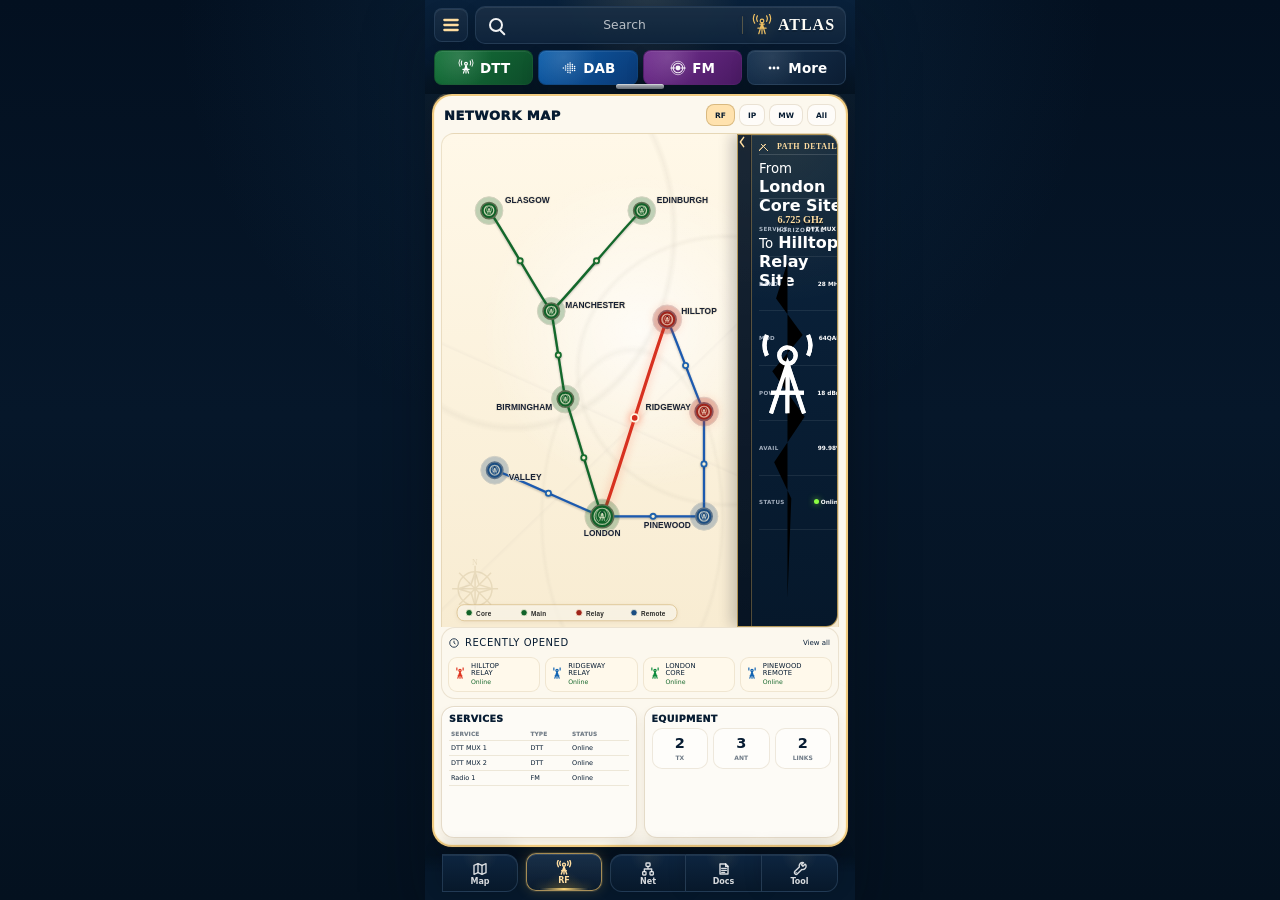
==== index.html @ 949248e1 "Update index.html" ====
<!doctype html>
<html lang="en">
<head>
  <meta charset="utf-8" />
  <meta name="viewport" content="width=device-width, initial-scale=1, viewport-fit=cover" />
  <title>RF Atlas</title>
  <link rel="stylesheet" href="./shell.css?v=0.1.54" />
  <link rel="stylesheet" href="./rf.css?v=0.1.54" />
</head>

<body>
  <main class="phone" data-page="rf" data-nav="rf" data-version="0.1.54">
    <section class="content-canvas" aria-label="RF Atlas content">
      <article class="rf-home">
        <section class="rf-network">
          <div class="rf-network-head">
            <h1 class="rf-title">Network map</h1>
            <div class="rf-tabs">
              <span class="rf-tab is-active">RF</span>
              <span class="rf-tab">IP</span>
              <span class="rf-tab">MW</span>
              <span class="rf-tab">All</span>
            </div>
          </div>

          <div class="rf-map-recent">
            <div class="rf-map-paper">
              <input class="rf-path-toggle" id="rfPathPaneToggle" type="checkbox" checked aria-hidden="true" />
              <div class="rf-map-stage" id="rfMapStage" data-demo-map aria-label="Network map"></div>

              <aside class="rf-path-pane" aria-label="Path details">
                <label class="rf-path-handle" for="rfPathPaneToggle" aria-label="Collapse path details">
                  <svg viewBox="0 0 12 20" aria-hidden="true">
                    <path d="M8.5 3L3.5 10l5 7" fill="none" stroke="currentColor" stroke-width="2.2" stroke-linecap="round" stroke-linejoin="round"/>
                  </svg>
                </label>

                <div class="rf-path-pane-body is-clean">
                  <header class="rf-path-pane-head">
                    <span class="rf-path-wave" aria-hidden="true"></span>
                    <strong>Path</strong>
                    <strong>Details</strong>
                  </header>

                  <section class="rf-path-ends" aria-label="Selected path">
                    <div class="rf-path-end is-from">
                      <span class="rf-path-site-dot" aria-hidden="true">
                        <svg viewBox="0 0 24 24" fill="none" stroke="currentColor">
                          <path d="M12 8v12M8 20l4-12 4 12M8 15h8"/>
                          <circle cx="12" cy="6" r="2"/>
                          <path d="M7 6a6 6 0 0 1 0-5M17 1a6 6 0 0 1 0 5"/>
                        </svg>
                      </span>
                      <span class="rf-path-site-copy">
                        <small>From</small>
                        <b>London</b>
                        <b>Core Site</b>
                      </span>
                    </div>

                    <div class="rf-path-mini-flow" aria-hidden="true">
                      <span class="rf-mini-node is-green"></span>
                      <span class="rf-mini-line"></span>
                      <svg class="rf-mini-wave" viewBox="0 0 52 54" preserveAspectRatio="none">
                        <defs>
                          <linearGradient id="rfPaneSignal" x1="0" y1="0" x2="0" y2="54" gradientUnits="userSpaceOnUse">
                            <stop offset="0" stop-color="#8cff43"/>
                            <stop offset=".34" stop-color="#f5ff69"/>
                            <stop offset=".56" stop-color="#ffd94f"/>
                            <stop offset=".78" stop-color="#ff9a42"/>
                            <stop offset="1" stop-color="#ff4432"/>
                          </linearGradient>
                        </defs>
                        <path d="M26 3V14M26 14L20 18L34 22L18 26L35 31L19 36L28 40L26 51" />
                      </svg>
                      <span class="rf-mini-line is-red"></span>
                      <span class="rf-mini-node is-red"></span>
                    </div>

                    <div class="rf-path-frequency">
                      <strong>6.725 GHz</strong>
                      <span>Horizontal</span>
                    </div>

                    <div class="rf-path-end is-to">
                      <span class="rf-path-site-dot" aria-hidden="true">
                        <svg viewBox="0 0 24 24" fill="none" stroke="currentColor">
                          <path d="M12 8v12M8 20l4-12 4 12M8 15h8"/>
                          <circle cx="12" cy="6" r="2"/>
                          <path d="M7 6a6 6 0 0 1 0-5M17 1a6 6 0 0 1 0 5"/>
                        </svg>
                      </span>
                      <span class="rf-path-site-copy">
                        <small>To</small>
                        <b>Hilltop</b>
                        <b>Relay Site</b>
                      </span>
                    </div>
                  </section>

                  <dl class="rf-path-data is-clean">
                    <div><dt>Service</dt><dd>DTT MUX 1</dd></div>
                    <div><dt>Band</dt><dd>28 MHz</dd></div>
                    <div><dt>Mod</dt><dd>64QAM</dd></div>
                    <div><dt>Power</dt><dd>18 dBm</dd></div>
                    <div><dt>Avail</dt><dd>99.98%</dd></div>
                    <div><dt>Status</dt><dd><i></i>Online</dd></div>
                  </dl>
                </div>
              </aside>
            </div>

            <div class="rf-recent">
              <div class="rf-recent-head">
                <h2 class="rf-recent-title">
                  <svg class="rf-clock" viewBox="0 0 24 24" fill="none" stroke="currentColor" aria-hidden="true">
                    <circle cx="12" cy="12" r="8.5"/>
                    <path d="M12 7.5V12l3 2"/>
                  </svg>
                  <span>Recently opened</span>
                </h2>
                <a class="rf-viewall" href="sites.html">View all</a>
              </div>
              <div class="rf-recent-grid">
                <a class="rf-recent-card" href="sites.html">
                  <svg viewBox="0 0 24 24" fill="none" stroke="#df3521" stroke-width="2" aria-hidden="true"><path d="M12 8v12M8 20l4-12 4 12M8 15h8"/><circle cx="12" cy="6" r="2"/><path d="M7 6a6 6 0 0 1 0-5M17 1a6 6 0 0 1 0 5"/></svg>
                  <span><span class="rf-recent-name">Hilltop<br>Relay</span><span class="rf-status">Online</span></span>
                </a>
                <a class="rf-recent-card" href="sites.html">
                  <svg viewBox="0 0 24 24" fill="none" stroke="#1264b2" stroke-width="2" aria-hidden="true"><path d="M12 8v12M8 20l4-12 4 12M8 15h8"/><circle cx="12" cy="6" r="2"/><path d="M7 6a6 6 0 0 1 0-5M17 1a6 6 0 0 1 0 5"/></svg>
                  <span><span class="rf-recent-name">Ridgeway<br>Relay</span><span class="rf-status">Online</span></span>
                </a>
                <a class="rf-recent-card" href="sites.html">
                  <svg viewBox="0 0 24 24" fill="none" stroke="#0d8a3c" stroke-width="2" aria-hidden="true"><path d="M12 8v12M8 20l4-12 4 12M8 15h8"/><circle cx="12" cy="6" r="2"/><path d="M7 6a6 6 0 0 1 0-5M17 1a6 6 0 0 1 0 5"/></svg>
                  <span><span class="rf-recent-name">London<br>Core</span><span class="rf-status">Online</span></span>
                </a>
                <a class="rf-recent-card" href="sites.html">
                  <svg viewBox="0 0 24 24" fill="none" stroke="#1264b2" stroke-width="2" aria-hidden="true"><path d="M12 8v12M8 20l4-12 4 12M8 15h8"/><circle cx="12" cy="6" r="2"/><path d="M7 6a6 6 0 0 1 0-5M17 1a6 6 0 0 1 0 5"/></svg>
                  <span><span class="rf-recent-name">Pinewood<br>Remote</span><span class="rf-status">Online</span></span>
                </a>
              </div>
            </div>
          </div>
        </section>
        <div class="rf-bottom">
          <section class="rf-small">
            <h2 class="rf-small-title">Services</h2>
            <table class="rf-table">
              <tr><th>Service</th><th>Type</th><th>Status</th></tr>
              <tr><td>DTT MUX 1</td><td>DTT</td><td><span class="status">Online</span></td></tr>
              <tr><td>DTT MUX 2</td><td>DTT</td><td><span class="status">Online</span></td></tr>
              <tr><td>Radio 1</td><td>FM</td><td><span class="status">Online</span></td></tr>
            </table>
          </section>

          <section class="rf-small">
            <h2 class="rf-small-title">Equipment</h2>
            <div class="rf-equipment">
              <div class="rf-equipment-item"><strong>2</strong><span>TX</span></div>
              <div class="rf-equipment-item"><strong>3</strong><span>ANT</span></div>
              <div class="rf-equipment-item"><strong>2</strong><span>Links</span></div>
            </div>
          </section>
        </div>
      </article>
    </section>
  </main>

  <script src="./shell.js?v=0.1.54" defer></script>
  <script src="./rf-demo-map.js" defer></script>
</body>
</html>
---- shell.css ----
/* =========================================================
   RF ATLAS SHELL v0.1.54
   Shared shell styling for command bar, quick row, nav,
   burger menu, search panel, and collapsible service row.
========================================================= */

:root {
  --page-width: 430px;

  --navy-top: #09213b;
  --navy-mid: #071a30;
  --navy-low: #051321;
  --shell-blue: #06182b;
  --panel-blue: #0d2540;
  --panel-blue-low: #07182a;
  --navy-outline: rgba(42, 67, 93, 0.72);

  --cream-top: #fffaf0;
  --cream-bottom: #f7ecd4;

  --gold: #edbf63;
  --gold-soft: #ffdda0;
  --gold-border: rgba(237, 191, 99, 0.78);

  --top-shell-height: 94px;
  --top-shell-height-collapsed: 54px;
  --bottom-nav-height: 38px;
  --bottom-lift: 8px;
  --content-gap: 7px;
  --content-radius: 20px;
  --nav-button-width: 76px;
  --nav-active-gap: 8px;
  --command-height: 38px;

  --control-bg:
    linear-gradient(180deg, rgba(255,255,255,0.064), rgba(255,255,255,0.018)),
    rgba(10, 32, 56, 0.94);

  --button-bg:
    radial-gradient(circle at 50% 0%, rgba(255, 217, 133, 0.07), transparent 34%),
    linear-gradient(180deg, var(--panel-blue), var(--panel-blue-low));

  --control-shadow:
    inset 0 1px 0 rgba(255,255,255,0.08),
    0 8px 18px rgba(0,0,0,0.15);
}

* {
  box-sizing: border-box;
  -webkit-tap-highlight-color: transparent;
}

html,
body {
  min-height: 100%;
  margin: 0;
  overflow-x: hidden;
  color: #102033;
  background:
    radial-gradient(circle at 50% 0%, rgba(38,104,156,0.20), transparent 42%),
    linear-gradient(180deg, #031020 0%, #06172a 46%, #04111f 100%);
  font-family: ui-sans-serif, system-ui, -apple-system, BlinkMacSystemFont, "Segoe UI", Arial, sans-serif;
}

body {
  display: flex;
  justify-content: center;
}

a {
  color: inherit;
  text-decoration: none;
}

button,
input {
  font: inherit;
}

button {
  border: 0;
  cursor: pointer;
  appearance: none;
  -webkit-appearance: none;
}

svg {
  display: block;
  flex: 0 0 auto;
}

.phone,
.top-shell,
.bottom-shell,
.shell-backdrop,
.shell-popover {
  width: min(100vw, var(--page-width));
}

.phone {
  position: relative;
  min-height: 100dvh;
  overflow-x: hidden;
  isolation: isolate;
  background:
    radial-gradient(circle at 50% 0%, rgba(255,222,158,0.08), transparent 34%),
    linear-gradient(180deg, var(--shell-blue) 0%, var(--navy-low) 100%);
  box-shadow: 0 22px 60px rgba(2,9,20,0.32);
}

.phone.quick-collapsed {
  --top-shell-height: var(--top-shell-height-collapsed);
}

.top-shell,
.bottom-shell,
.shell-backdrop,
.shell-popover {
  position: fixed;
  left: 50%;
  transform: translateX(-50%);
}

.top-shell {
  top: 0;
  z-index: 40;
  height: var(--top-shell-height);
  padding: 6px 9px var(--content-gap);
  overflow: hidden;
  color: #fff;
  background:
    radial-gradient(circle at 52% -12%, rgba(255,222,158,0.13), transparent 38%),
    linear-gradient(180deg, var(--navy-top) 0%, var(--navy-mid) 62%, var(--navy-low) 100%);
  border-bottom: 0;
  box-shadow: none;
  transition: height 160ms ease;
}

.top-shell::after {
  content: "";
  position: absolute;
  left: 0;
  right: 0;
  bottom: -10px;
  height: 10px;
  pointer-events: none;
  background: linear-gradient(180deg, rgba(3,10,20,0.10), rgba(3,10,20,0));
}

.command-row {
  height: var(--command-height);
  display: grid;
  grid-template-columns: 34px minmax(0, 1fr);
  align-items: center;
  gap: 7px;
}

.menu-button,
.atlas-command,
.quick-chip {
  box-shadow: var(--control-shadow);
}

.menu-button,
.atlas-command {
  background: var(--control-bg);
  border: 1px solid var(--navy-outline);
}

.menu-button {
  width: 34px;
  height: 34px;
  display: grid;
  place-items: center;
  color: var(--gold-soft);
  border-radius: 8px;
}

.menu-button svg {
  width: 20px;
  height: 20px;
  stroke-width: 2.75;
}

.atlas-command {
  height: var(--command-height);
  min-width: 0;
  padding: 0 10px 0 11px;
  display: grid;
  grid-template-columns: 20px minmax(0, 1fr) 1px auto;
  align-items: center;
  gap: 8px;
  color: #fff;
  border-radius: 10px;
}

.search-symbol {
  width: 18px;
  height: 18px;
  position: relative;
  display: block;
}

.search-symbol::before {
  content: "";
  position: absolute;
  left: 2px;
  top: 2px;
  width: 10px;
  height: 10px;
  border: 2.2px solid rgba(255,255,255,0.94);
  border-radius: 50%;
}

.search-symbol::after {
  content: "";
  position: absolute;
  left: 12.5px;
  top: 12.5px;
  width: 7px;
  height: 2.2px;
  border-radius: 999px;
  background: rgba(255,255,255,0.94);
  transform: rotate(45deg);
  transform-origin: left center;
}

.command-search-text {
  min-width: 0;
  color: rgba(255,255,255,0.70);
  font-size: clamp(10.8px, 3vw, 12.3px);
  font-weight: 500;
  letter-spacing: 0.005em;
  line-height: 1;
  white-space: nowrap;
  overflow: hidden;
  text-overflow: ellipsis;
}

.command-divider {
  width: 1px;
  height: 18px;
  border-radius: 99px;
  background: rgba(237,191,99,0.30);
  box-shadow: 0 0 8px rgba(237,191,99,0.10);
}

.atlas-identity {
  display: inline-flex;
  align-items: center;
  justify-content: flex-end;
  gap: 5px;
  min-width: 0;
}

.atlas-transmitter {
  width: 22px;
  height: 22px;
  color: var(--gold);
  filter: drop-shadow(0 3px 8px rgba(237,191,99,0.20));
}

.atlas-mini-word {
  color: #fffdf7;
  font-family: Georgia, "Times New Roman", serif;
  font-size: clamp(13px, 3.7vw, 16px);
  font-weight: 700;
  letter-spacing: 0.06em;
  line-height: 1;
  white-space: nowrap;
  text-shadow: 0 2px 0 rgba(0,0,0,0.15);
}

.quick-access {
  margin-top: 6px;
  display: grid;
  grid-template-columns: repeat(4, minmax(0, 1fr));
  gap: 5px;
  transition: opacity 140ms ease, transform 140ms ease;
}

.quick-chip {
  min-width: 0;
  height: 35px;
  padding: 0 5px;
  display: flex;
  align-items: center;
  justify-content: center;
  gap: 5px;
  color: #fff;
  border-radius: 8px;
  font-size: clamp(11.5px, 3.25vw, 13.5px);
  font-weight: 760;
  letter-spacing: 0.01em;
  overflow: hidden;
}

.quick-chip svg {
  width: 18px;
  height: 18px;
  flex: 0 0 18px;
}

.quick-chip span {
  min-width: 0;
  white-space: nowrap;
  text-align: center;
}

.is-dtt {
  --chip-main: #15733a;
  --chip-dark: #0d4d2a;
  --chip-border: rgba(22,83,46,0.70);
}

.is-dab {
  --chip-main: #0f5fab;
  --chip-dark: #0a3975;
  --chip-border: rgba(14,64,120,0.78);
}

.is-fm {
  --chip-main: #733091;
  --chip-dark: #491962;
  --chip-border: rgba(83,33,105,0.78);
}

.quick-chip:not(.is-more) {
  background:
    radial-gradient(circle at 25% 18%, rgba(255,255,255,0.13), transparent 42%),
    linear-gradient(135deg, var(--chip-main), var(--chip-dark));
  border: 1px solid var(--chip-border);
}

.quick-chip.is-more {
  background:
    radial-gradient(circle at 25% 18%, rgba(255,255,255,0.09), transparent 42%),
    linear-gradient(135deg, #183350, #0b1d33);
  border: 1px solid var(--navy-outline);
  font-weight: 720;
}

.quick-chip.is-current {
  box-shadow: var(--control-shadow), inset 0 -2px 0 rgba(255,221,160,0.52);
}

.quick-toggle {
  position: absolute;
  left: 50%;
  bottom: 3px;
  width: 84px;
  height: 10px;
  padding: 0;
  display: grid;
  place-items: center;
  transform: translateX(-50%);
  color: var(--gold-soft);
  background: transparent;
  border: 0;
  border-radius: 999px;
}

.quick-toggle::before {
  content: "";
  width: 54px;
  height: 5px;
  border-radius: 999px;
  background: linear-gradient(180deg, rgba(192,197,202,0.92), rgba(111,118,127,0.88));
  box-shadow:
    inset 0 1px 0 rgba(255,255,255,0.32),
    0 1px 2px rgba(0,0,0,0.24);
}

.phone.quick-collapsed .quick-access {
  opacity: 0;
  transform: translateY(-8px);
  pointer-events: none;
}

.phone.quick-collapsed .quick-toggle {
  width: 72px;
  height: 10px;
  bottom: 3px;
}

.phone.quick-collapsed .quick-toggle::before {
  width: 42px;
  height: 5px;
  opacity: 0.86;
}

.content-canvas {
  position: relative;
  z-index: 10;
  height: calc(100dvh - var(--top-shell-height) - var(--bottom-nav-height) - var(--bottom-lift) - var(--content-gap));
  margin: var(--top-shell-height) var(--content-gap) calc(var(--bottom-nav-height) + var(--bottom-lift) + var(--content-gap));
  padding: 10px 0;
  overflow-x: hidden;
  overflow-y: auto;
  -webkit-overflow-scrolling: touch;
  background:
    radial-gradient(circle at 50% 37%, rgba(255,255,255,0.78), transparent 39%),
    linear-gradient(180deg, var(--cream-top) 0%, var(--cream-bottom) 100%);
  border: 2px solid var(--gold-border);
  border-radius: var(--content-radius);
  box-shadow:
    inset 0 1px 0 rgba(255,255,255,0.68),
    inset 0 0 0 1px rgba(255,231,168,0.26),
    0 -2px 0 rgba(255,226,160,0.20),
    0 0 0 1px rgba(85,55,10,0.14),
    0 14px 30px rgba(2,9,20,0.26);
  transition: height 160ms ease, margin 160ms ease;
}

.content-canvas::before {
  content: "";
  position: absolute;
  inset: 0;
  z-index: 0;
  pointer-events: none;
  opacity: 0.20;
  background-image:
    linear-gradient(25deg, transparent 0 37%, rgba(66,44,18,0.08) 37.2%, transparent 37.8%),
    linear-gradient(143deg, transparent 0 58%, rgba(66,44,18,0.06) 58.2%, transparent 58.9%),
    radial-gradient(circle at 18% 28%, rgba(33,90,120,0.045), transparent 18%),
    radial-gradient(circle at 82% 56%, rgba(33,90,120,0.04), transparent 20%);
}

.blank-canvas {
  position: absolute;
  inset: 0;
  z-index: 1;
  pointer-events: none;
  background: radial-gradient(circle at 50% 34%, rgba(255,255,255,0.34), transparent 48%);
}

.bottom-shell {
  bottom: var(--bottom-lift);
  z-index: 40;
  padding: 0 10px;
  pointer-events: none;
}

.bottom-shell::before {
  content: "";
  position: absolute;
  left: 0;
  right: 0;
  bottom: calc(var(--bottom-lift) * -1);
  z-index: -1;
  height: calc(var(--bottom-nav-height) + var(--bottom-lift));
  pointer-events: none;
  background: linear-gradient(180deg, rgba(6,24,43,0), var(--shell-blue) 40%, var(--shell-blue) 100%);
}

.bottom-nav {
  height: var(--bottom-nav-height);
  display: flex;
  justify-content: center;
  align-items: stretch;
  overflow: visible;
  background: transparent;
  border: 0;
  box-shadow: none;
  pointer-events: auto;
}

.nav-item {
  position: relative;
  width: var(--nav-button-width);
  min-width: var(--nav-button-width);
  height: var(--bottom-nav-height);
  display: grid;
  place-items: center;
  align-content: center;
  gap: 1px;
  color: rgba(255,255,255,0.84);
  background: var(--button-bg);
  border-top: 1px solid var(--navy-outline);
  border-right: 1px solid rgba(52,78,104,0.72);
  border-bottom: 1px solid var(--navy-outline);
  font-size: 8px;
  font-weight: 680;
  box-shadow:
    inset 0 1px 0 rgba(255,255,255,0.075),
    0 -5px 18px rgba(4,10,18,0.22);
}

.nav-item:first-child,
.nav-item.is-group-start {
  border-left: 1px solid var(--navy-outline);
  border-radius: 12px 0 0 12px;
}

.nav-item:last-child,
.nav-item.is-group-end {
  border-right: 1px solid var(--navy-outline);
  border-radius: 0 12px 12px 0;
}

.nav-item svg {
  width: 16px;
  height: 16px;
  stroke-width: 2.1;
}

.nav-item span {
  position: relative;
  z-index: 2;
  width: 100%;
  text-align: center;
  line-height: 1;
}

.nav-item.is-active {
  z-index: 3;
  margin-inline: var(--nav-active-gap);
  color: var(--gold-soft);
  background:
    radial-gradient(circle at 50% 104%, rgba(255,190,47,0.18), transparent 38%),
    linear-gradient(180deg, rgba(255,255,255,0.052), rgba(255,255,255,0.012)),
    linear-gradient(180deg, var(--panel-blue), var(--panel-blue-low));
  border: 1px solid rgba(237,191,99,0.68);
  border-radius: 10px;
  box-shadow:
    inset 0 1px 0 rgba(255,255,255,0.13),
    0 0 0 1px rgba(255,220,140,0.10),
    0 0 13px rgba(255,199,75,0.18);
  transform: translateY(-1px);
  overflow: hidden;
}

.nav-item.is-active::after {
  content: "";
  position: absolute;
  left: 16%;
  right: 16%;
  bottom: 0;
  height: 2px;
  border-radius: 999px;
  pointer-events: none;
  background: linear-gradient(90deg, transparent, rgba(255,215,120,0.96), transparent);
  box-shadow: 0 0 8px rgba(255,199,75,0.55);
}

.shell-backdrop {
  position: fixed;
  left: 50%;
  top: 0;
  bottom: 0;
  z-index: 60;
  display: none;
  transform: translateX(-50%);
  background: rgba(2,8,16,0.46);
  backdrop-filter: blur(3px);
}

.phone.search-open .shell-backdrop,
.phone.menu-open .shell-backdrop {
  display: block;
}

.shell-popover {
  top: calc(var(--top-shell-height) + 8px);
  z-index: 70;
  display: none;
  padding: 0 var(--content-gap);
  pointer-events: none;
}

.phone.search-open .shell-popover.is-search,
.phone.menu-open .shell-popover.is-menu {
  display: block;
}

.shell-panel {
  max-height: calc(100dvh - var(--top-shell-height) - 22px);
  overflow-y: auto;
  -webkit-overflow-scrolling: touch;
  pointer-events: auto;
  border: 1px solid rgba(237,191,99,0.35);
  border-radius: 18px;
  background:
    radial-gradient(circle at 50% 0%, rgba(255,217,133,0.08), transparent 34%),
    linear-gradient(180deg, rgba(9,29,52,0.98), rgba(5,18,32,0.98));
  box-shadow:
    inset 0 1px 0 rgba(255,255,255,0.08),
    0 16px 34px rgba(0,0,0,0.34);
  overflow: hidden;
}

.shell-panel-head {
  min-height: 42px;
  padding: 10px 12px;
  display: flex;
  align-items: center;
  justify-content: space-between;
  color: var(--gold-soft);
  border-bottom: 1px solid rgba(255,255,255,0.08);
}

.shell-panel-title {
  margin: 0;
  color: #fffdf7;
  font-size: 14px;
  font-weight: 800;
  letter-spacing: 0.04em;
}

.shell-close {
  width: 28px;
  height: 28px;
  display: grid;
  place-items: center;
  color: rgba(255,255,255,0.82);
  background: rgba(255,255,255,0.06);
  border-radius: 9px;
}

.shell-search-input {
  width: calc(100% - 24px);
  height: 36px;
  margin: 12px;
  padding: 0 12px;
  color: #fff;
  background: rgba(255,255,255,0.06);
  border: 1px solid rgba(255,255,255,0.12);
  border-radius: 12px;
  outline: none;
}

.shell-list {
  padding: 0 12px 12px;
  display: grid;
  gap: 8px;
}

.shell-link {
  min-height: 42px;
  padding: 9px 10px;
  display: grid;
  grid-template-columns: minmax(0, 1fr) auto;
  gap: 8px;
  align-items: center;
  color: #fff;
  background: rgba(255,255,255,0.055);
  border: 1px solid rgba(255,255,255,0.08);
  border-radius: 12px;
}

.shell-link small {
  display: block;
  margin-top: 2px;
  color: rgba(255,255,255,0.58);
  font-size: 10px;
}

.shell-link::after {
  content: ">";
  color: var(--gold-soft);
  font-size: 16px;
  line-height: 1;
}

.shell-empty {
  display: none;
  padding: 0 12px 14px;
  color: rgba(255,255,255,0.58);
  font-size: 12px;
}

/* The burger menu footer holds version, connection, and local GitHub key controls. */
.shell-menu-footer {
  margin: 0 12px 12px;
  padding: 10px;
  display: grid;
  gap: 8px;
  color: rgba(255,255,255,0.70);
  background: rgba(255,255,255,0.045);
  border: 1px solid rgba(255,255,255,0.08);
  border-radius: 12px;
}

.shell-menu-version {
  display: flex;
  justify-content: space-between;
  gap: 10px;
  color: rgba(255,255,255,0.62);
  font-size: 10px;
  font-weight: 780;
  letter-spacing: 0.04em;
  text-transform: uppercase;
}

.shell-menu-version strong {
  color: var(--gold-soft);
}

.github-key-label {
  color: rgba(255,255,255,0.72);
  font-size: 10px;
  font-weight: 850;
  letter-spacing: 0.05em;
  text-transform: uppercase;
}

.github-key-row {
  display: grid;
  grid-template-columns: minmax(0, 1fr) auto auto;
  gap: 6px;
}

.github-key-input {
  width: 100%;
  min-width: 0;
  height: 32px;
  padding: 0 9px;
  color: #fff;
  background: rgba(255,255,255,0.06);
  border: 1px solid rgba(255,255,255,0.12);
  border-radius: 10px;
  outline: none;
}

.github-key-button {
  height: 32px;
  padding: 0 9px;
  color: #071c32;
  background: rgba(255,221,160,0.88);
  border-radius: 10px;
  font-size: 10px;
  font-weight: 900;
}

.github-key-button.is-clear {
  color: rgba(255,255,255,0.82);
  background: rgba(255,255,255,0.08);
}

.github-key-note {
  margin: 0;
  color: rgba(255,255,255,0.54);
  font-size: 9px;
  line-height: 1.3;
}

.github-key-state {
  color: var(--gold-soft);
}

@media (max-width: 390px) {
  :root {
    --top-shell-height: 91px;
    --top-shell-height-collapsed: 54px;
    --bottom-nav-height: 35px;
    --nav-button-width: 70px;
    --nav-active-gap: 6px;
    --command-height: 35px;
    --content-gap: 9px;
    --content-radius: 18px;
  }

  .top-shell {
    padding: 6px 8px var(--content-gap);
  }

  .command-row {
    height: var(--command-height);
    grid-template-columns: 32px minmax(0, 1fr);
    gap: 6px;
  }

  .menu-button {
    width: 32px;
    height: 32px;
  }

  .menu-button svg {
    width: 19px;
    height: 19px;
  }

  .atlas-command {
    height: var(--command-height);
    border-radius: 9px;
  }

  .command-search-text {
    font-size: clamp(10.2px, 2.9vw, 11.8px);
  }

  .command-divider {
    height: 16px;
  }

  .atlas-identity {
    gap: 4px;
  }

  .atlas-transmitter {
    width: 21px;
    height: 21px;
  }

  .atlas-mini-word {
    font-size: clamp(12px, 3.3vw, 14px);
  }

  .quick-access {
    margin-top: 5px;
  }

  .quick-chip {
    height: 35px;
    padding-inline: 4px;
    border-radius: 7px;
  }

  .quick-chip svg {
    width: 17px;
    height: 17px;
    flex-basis: 17px;
  }

  .quick-chip.is-more {
    font-size: 11px;
  }

  .bottom-shell {
    padding-inline: 9px;
  }

  .nav-item:first-child,
  .nav-item.is-group-start {
    border-radius: 11px 0 0 11px;
  }

  .nav-item:last-child,
  .nav-item.is-group-end {
    border-radius: 0 11px 11px 0;
  }

  .nav-item {
    font-size: 7.5px;
  }

  .nav-item svg {
    width: 15px;
    height: 15px;
  }

  .nav-item.is-active {
    border-radius: 9px;
  }
}


/* 10. Final shell merge pass
   Removes the last hard seam and turns the pull control into a quiet centre grip. */
.top-shell {
  border-bottom: 0 !important;
  box-shadow: none !important;
}

.top-shell::after {
  background: linear-gradient(180deg, rgba(3,10,20,0.04), rgba(3,10,20,0)) !important;
}

.quick-toggle {
  bottom: 3px !important;
  width: 78px !important;
  height: 10px !important;
}

.quick-toggle::before {
  width: 48px !important;
  height: 5px !important;
  background: linear-gradient(180deg, rgba(194,199,204,0.92), rgba(116,123,132,0.86)) !important;
  box-shadow:
    inset 0 1px 0 rgba(255,255,255,0.34),
    0 1px 2px rgba(0,0,0,0.24) !important;
}


/* 11. RF content rebuild shell tuning
   Keeps the top ribbon merged into the blue inlay and leaves the content area open. */
.top-shell {
  border-bottom: 0 !important;
  box-shadow: none !important;
}

.top-shell::after {
  height: 8px !important;
  background: linear-gradient(180deg, rgba(3,10,20,0.035), rgba(3,10,20,0)) !important;
}

.quick-toggle {
  width: 74px !important;
  height: 10px !important;
  bottom: 3px !important;
}

.quick-toggle::before {
  width: 48px !important;
  height: 5px !important;
  border-radius: 999px !important;
  background: linear-gradient(180deg, rgba(194,199,204,0.94), rgba(110,117,126,0.88)) !important;
  box-shadow:
    inset 0 1px 0 rgba(255,255,255,0.34),
    0 1px 2px rgba(0,0,0,0.24) !important;
}


/* 12. Final blue-frame alignment
   The top ribbon should merge into the dark page instead of drawing a hard seam. */
.top-shell {
  border-bottom: 0 !important;
  box-shadow: none !important;
}

.top-shell::after {
  height: 6px !important;
  background: linear-gradient(180deg, rgba(3,10,20,0.025), rgba(3,10,20,0)) !important;
}
---- rf.css ----
/* =========================================================
   RF ATLAS RF PAGE v0.1.54
   Owns only the content inside the RF page's cream panel.
   Shell/chrome styling lives in shell.css.
========================================================= */

/* 01. RF content canvas
   Sets the RF-specific inside colour and removes scrolling for the dashboard layout. */
.phone[data-page="rf"] .content-canvas {
  overflow: hidden;
  padding: 0;
  background: #fcf8ee;
}

.phone[data-page="rf"] .content-canvas::before {
  opacity: 0.06;
}

/* 02. Main RF dashboard grid
   Keeps the page compact: map/recent area, path card, then two lower cards. */
.rf-home {
  height: 100%;
  min-height: 0;
  padding: 7px;
  display: flex;
  flex-direction: column;
}

/* 03. Network header
   The title and filter buttons sit directly on the RF content background. */
.rf-network {
  flex: 0 0 59%;
  min-height: 0;
  display: grid;
  grid-template-rows: 24px minmax(0, 1fr);
  gap: 6px;
}

.rf-network-head {
  display: grid;
  grid-template-columns: minmax(0, 1fr) auto;
  align-items: center;
  gap: 8px;
  padding: 0 3px;
}

.rf-title {
  margin: 0;
  color: #071c32;
  font-size: 13px;
  line-height: 1;
  font-weight: 950;
  letter-spacing: 0.04em;
  text-transform: uppercase;
}

.rf-tabs {
  display: flex;
  gap: 4px;
}

.rf-tab {
  height: 22px;
  padding: 0 8px;
  display: grid;
  place-items: center;
  color: #071c32;
  background: rgba(255,255,255,0.62);
  border: 1px solid rgba(130,91,22,0.16);
  border-radius: 8px;
  font-size: 7.5px;
  font-weight: 900;
  white-space: nowrap;
}

.rf-tab.is-active {
  background: rgba(255,222,163,0.85);
  border-color: rgba(130,91,22,0.30);
}

/* 04. Map and recently-opened block
   This wrapper is layout-only. The visible panels are the map paper and recent panel. */
.rf-map-recent {
  min-height: 0;
  display: grid;
  grid-template-rows: minmax(0, 1fr) 72px;
  gap: 0;
  overflow: hidden;
  border: 0;
  background: transparent;
  box-shadow: none;
}

/* The map paper has the subtle contour texture. */
.rf-map-paper {
  position: relative;
  min-height: 0;
  overflow: hidden;
  border: 1px solid rgba(130,91,22,0.14);
  border-bottom: 0;
  border-radius: 13px 13px 0 0;
  background:
    radial-gradient(circle at 50% 40%, rgba(255,255,255,0.72), transparent 44%),
    linear-gradient(180deg, #fff8e8, #f8ecd2);
}

.rf-map-paper::before {
  content: "";
  position: absolute;
  inset: 0;
  opacity: 0.30;
  pointer-events: none;
  background-image:
    radial-gradient(ellipse at 18% 20%, transparent 0 34%, rgba(124,119,104,0.22) 35%, transparent 36%),
    radial-gradient(ellipse at 72% 48%, transparent 0 36%, rgba(124,119,104,0.18) 37%, transparent 38%),
    radial-gradient(ellipse at 48% 78%, transparent 0 30%, rgba(124,119,104,0.16) 31%, transparent 32%),
    linear-gradient(24deg, transparent 0 42%, rgba(7,28,50,0.08) 42.25%, transparent 42.8%),
    linear-gradient(136deg, transparent 0 54%, rgba(7,28,50,0.07) 54.25%, transparent 54.8%);
  background-size: 100% 100%;
}

.rf-map-paper svg {
  position: absolute;
  inset: 0;
  z-index: 1;
  width: 100%;
  height: 100%;
}

.rf-map-label,
.rf-map-label-small {
  fill: #071c32;
  font-family: system-ui, -apple-system, BlinkMacSystemFont, "Segoe UI", Arial, sans-serif;
  paint-order: stroke;
  stroke: rgba(255,248,232,0.86);
  stroke-width: 2px;
  stroke-linejoin: round;
}

.rf-map-label {
  font-size: 8.3px;
  font-weight: 900;
}

.rf-map-label-small {
  font-size: 6.8px;
  font-weight: 820;
}

.rf-legend {
  position: absolute;
  left: 8px;
  right: 8px;
  bottom: 4px;
  z-index: 4;
  height: 18px;
  padding: 0 8px;
  display: flex;
  align-items: center;
  justify-content: space-around;
  gap: 4px;
  color: rgba(7,28,50,0.72);
  background: #fcf8ee;
  border: 1px solid rgba(130,91,22,0.12);
  border-radius: 8px;
  font-size: 7px;
  font-weight: 800;
}

.rf-dot {
  display: inline-block;
  width: 6px;
  height: 6px;
  margin-right: 3px;
  border-radius: 50%;
  background: currentColor;
  box-shadow: 0 0 0 1px rgba(7,28,50,0.14);
}

/* 05. Recently opened
   Solid light background, rounded, light typography, and no outlined View all button. */
.rf-recent {
  position: relative;
  z-index: 2;
  min-height: 0;
  padding: 6px;
  display: grid;
  grid-template-rows: 18px minmax(0, 1fr);
  gap: 5px;
  overflow: hidden;
  border: 1px solid rgba(130,91,22,0.14);
  border-radius: 14px;
  background: #fcf8ee;
  box-shadow: none;
}

.rf-recent-head {
  display: flex;
  align-items: center;
  justify-content: space-between;
  gap: 8px;
}

.rf-recent-title {
  margin: 0;
  display: inline-flex;
  align-items: center;
  gap: 5px;
  color: #071c32;
  font-size: 10px;
  line-height: 1;
  font-weight: 520;
  letter-spacing: 0.055em;
  text-transform: uppercase;
}

.rf-clock {
  width: 12px;
  height: 12px;
  flex: 0 0 12px;
  color: #09203a;
  stroke-width: 1.7;
}

.rf-viewall {
  padding: 3px 2px;
  color: #09203a;
  background: transparent;
  border: 0;
  border-radius: 999px;
  font-size: 7px;
  font-weight: 500;
}

.rf-recent-grid {
  min-height: 0;
  display: grid;
  grid-template-columns: repeat(4, minmax(0, 1fr));
  gap: 5px;
}

.rf-recent-card {
  min-width: 0;
  padding: 4px;
  display: grid;
  grid-template-columns: 15px minmax(0, 1fr);
  gap: 3px;
  align-items: center;
  overflow: hidden;
  color: #071c32;
  background: #fff9eb;
  border: 1px solid rgba(130,91,22,0.12);
  border-radius: 9px;
}

.rf-recent-card svg {
  width: 14px;
  height: 14px;
}

.rf-recent-name {
  display: block;
  font-size: 6.8px;
  font-weight: 520;
  line-height: 0.98;
  letter-spacing: 0.015em;
  text-transform: uppercase;
}

.rf-status {
  display: block;
  margin-top: 2px;
  color: #17692e;
  font-size: 6.2px;
  font-weight: 380;
}

/* 06. Custom Path Details card
   Wrapper and CSS for the supplied RF path SVG card. */
.rf-path-slot {
  flex: 0 0 20%;
  min-height: 0;
  margin-top: -1px;
  padding: 0;
  display: grid;
  place-items: stretch;
  overflow: hidden;
  border: 2px solid rgba(237,191,99,0.74);
  border-radius: 14px;
  background: #011532;
  box-shadow:
    inset 0 1px 0 rgba(255,255,255,0.10),
    0 7px 15px rgba(0,0,0,0.16);
}

.rf-path-slot .rf-path {
  width: 100%;
  height: 100%;
  min-height: 0;
  margin: 0;
  overflow: hidden;
  border-radius: 12px;
  background: #011532;
  --bg: #011532;
  --green: #01431c;
  --green-edge: #5e6e51;
  --red: #5f1217;
  --red-edge: #8e575d;
}

.rf-path-slot .rf-path svg {
  display: block;
  width: 100%;
  height: 100%;
  overflow: visible;
  font-family: Arial, sans-serif;
  transform: scale(1.012);
  transform-origin: center;
}

.rf-path-slot .rf-path .title,
.rf-path-slot .rf-path .site,
.rf-path-slot .rf-path .freq {
  font-family: Georgia, "Times New Roman", serif;
  fill: #fff;
  font-weight: 700;
  filter: drop-shadow(0 3px 1px rgba(0, 0, 0, .72));
}

.rf-path-slot .rf-path .label,
.rf-path-slot .rf-path .metric-label {
  fill: #b9bfcc;
  font-weight: 700;
  letter-spacing: 3px;
}

.rf-path-slot .rf-path .metric-label {
  fill: #b7bfcc;
  font-size: 13px;
  letter-spacing: 1.5px;
}

.rf-path-slot .rf-path .metric-value {
  fill: #fff;
  font-size: 22px;
  font-weight: 700;
}

.rf-path-slot .rf-path .divider {
  stroke: #b9c6d7;
  stroke-opacity: .18;
  stroke-width: 2;
}

.rf-path-slot .rf-path .signal {
  fill: none;
  stroke: url(#rf-signal);
  stroke-width: 3.6;
  stroke-linecap: round;
  stroke-linejoin: round;
  filter: drop-shadow(0 0 6px rgba(255, 225, 70, .95));
}

.rf-path-slot .rf-path .node-green {
  filter: drop-shadow(0 0 8px rgba(140, 255, 67, .85));
}

.rf-path-slot .rf-path .node-red {
  filter: drop-shadow(0 0 8px rgba(255, 68, 50, .85));
}

/* 07. Lower RF cards
   Services and Equipment share the same tone as the content background. */
.rf-bottom {
  flex: 1 1 auto;
  min-height: 0;
  margin-top: 7px;
  display: grid;
  grid-template-columns: 1fr 1fr;
  gap: 7px;
}

.rf-small {
  min-height: 0;
  padding: 7px;
  overflow: hidden;
  border: 1px solid rgba(130,91,22,0.20);
  border-radius: 13px;
  background: rgba(255,255,255,0.45);
  box-shadow:
    inset 0 1px 0 rgba(255,255,255,0.65),
    0 6px 12px rgba(79,56,16,0.07);
}

.rf-small-title {
  margin: 0 0 5px;
  color: #071c32;
  font-size: 9.5px;
  line-height: 1;
  font-weight: 950;
  letter-spacing: 0.035em;
  text-transform: uppercase;
}

.rf-table {
  width: 100%;
  border-collapse: collapse;
  color: #071c32;
  font-size: 6.5px;
}

.rf-table th,
.rf-table td {
  padding: 3px 2px;
  text-align: left;
  border-bottom: 1px solid rgba(130,91,22,0.13);
}

.rf-table th {
  color: rgba(7,28,50,0.55);
  font-size: 5.6px;
  font-weight: 950;
  letter-spacing: 0.05em;
  text-transform: uppercase;
}

.rf-equipment {
  display: grid;
  grid-template-columns: repeat(3, 1fr);
  gap: 5px;
}

.rf-equipment-item {
  padding: 7px 3px;
  text-align: center;
  border: 1px solid rgba(130,91,22,0.13);
  border-radius: 10px;
  background: rgba(255,255,255,0.48);
}

.rf-equipment-item strong {
  display: block;
  color: #071c32;
  font-size: 14.5px;
  line-height: 1;
}

.rf-equipment-item span {
  display: block;
  margin-top: 3px;
  color: rgba(7,28,50,0.58);
  font-size: 6px;
  font-weight: 900;
  text-transform: uppercase;
}

/* 08. Narrow phones
   Tiny reductions only, preserving the overall layout. */
@media (max-width: 390px) {
  .rf-home {
    padding: 6px;
  }

  .rf-network {
    grid-template-rows: 23px minmax(0, 1fr);
    gap: 5px;
  }

  .rf-tab {
    padding-inline: 6px;
  }

  .rf-recent-grid {
    gap: 4px;
  }

  .rf-recent-card {
    grid-template-columns: 13px minmax(0, 1fr);
    gap: 2px;
  }

  .rf-recent-card svg {
    width: 13px;
    height: 13px;
  }

  .rf-bottom {
    gap: 6px;
  }
}


/* 09. External network map SVG
   The network graph lives in rf-network-map.svg and is loaded into this reserved map paper slot. */
.rf-map-paper {
  display: block;
}

.rf-map-object {
  position: relative;
  z-index: 2;
  width: 100%;
  height: 100%;
  display: block;
  border: 0;
  background: transparent;
}


/* 10. Path details pull-out pane inside Network Map
   The path panel lives inside the map paper, takes roughly 1/4 to 1/3 of the map width,
   and collapses to a full-height handle without moving the rest of the page. */
.rf-network {
  flex: 1 1 auto;
}

.rf-bottom {
  flex: 0 0 18%;
}

.rf-map-paper {
  --path-pane-width: clamp(106px, 28%, 124px);
  --path-handle-width: 16px;
}

.rf-path-toggle {
  position: absolute;
  inline-size: 1px;
  block-size: 1px;
  opacity: 0;
  pointer-events: none;
}

.rf-map-object {
  position: absolute;
  inset: 0 auto 0 0;
  z-index: 2;
  width: calc(100% - var(--path-pane-width) + var(--path-handle-width));
  height: 100%;
  display: block;
  border: 0;
  background: transparent;
  transition: width 180ms ease;
}

.rf-path-toggle:not(:checked) ~ .rf-map-object {
  width: 100%;
}

.rf-path-pane {
  position: absolute;
  top: 0;
  right: 0;
  bottom: 0;
  z-index: 6;
  width: var(--path-pane-width);
  padding-left: var(--path-handle-width);
  overflow: hidden;
  color: #fff;
  border: 1px solid rgba(237,191,99,0.72);
  border-radius: 0 12px 12px 0;
  background:
    radial-gradient(circle at 45% 0%, rgba(255,210,100,0.10), transparent 34%),
    linear-gradient(180deg, #0b243e 0%, #06182b 100%);
  box-shadow:
    inset 0 1px 0 rgba(255,255,255,0.10),
    -6px 0 14px rgba(3,10,20,0.20);
  transform: translateX(0);
  transition: transform 180ms ease;
}

.rf-path-toggle:not(:checked) ~ .rf-path-pane {
  transform: translateX(calc(100% - var(--path-handle-width)));
}

.rf-path-handle {
  position: absolute;
  top: 0;
  left: 0;
  bottom: 0;
  width: var(--path-handle-width);
  display: grid;
  place-items: center;
  color: var(--gold-soft);
  cursor: pointer;
  background:
    linear-gradient(180deg, rgba(255,255,255,0.07), rgba(255,255,255,0.01)),
    rgba(4,16,30,0.78);
  border-right: 1px solid rgba(237,191,99,0.32);
  box-shadow: inset -1px 0 0 rgba(0,0,0,0.24);
}

.rf-path-handle span {
  display: block;
  font-size: 20px;
  line-height: 1;
  transform: rotate(0deg);
  transition: transform 180ms ease;
}

.rf-path-toggle:not(:checked) ~ .rf-path-pane .rf-path-handle span {
  transform: rotate(180deg);
}

.rf-path-pane-body {
  height: 100%;
  min-height: 0;
  padding: 6px 7px 6px 8px;
  display: grid;
  grid-template-rows: 16px 43px minmax(62px, 1fr) 34px 43px auto;
  gap: 4px;
  overflow: hidden;
}

.rf-path-pane-head {
  display: flex;
  align-items: center;
  gap: 5px;
  color: var(--gold-soft);
  border-bottom: 1px solid rgba(255,255,255,0.14);
  font-family: Georgia, "Times New Roman", serif;
  font-size: 9px;
  letter-spacing: 0.06em;
  text-transform: uppercase;
}

.rf-path-wave {
  width: 18px;
  height: 8px;
  flex: 0 0 auto;
  background:
    linear-gradient(135deg, transparent 0 28%, currentColor 29% 35%, transparent 36% 100%),
    linear-gradient(45deg, transparent 0 39%, currentColor 40% 46%, transparent 47% 100%);
  opacity: 0.95;
}

.rf-path-site-mini {
  min-width: 0;
  display: grid;
  grid-template-columns: 24px minmax(0, 1fr);
  gap: 5px;
  align-items: center;
  color: #fff;
}

.rf-path-site-mini svg {
  width: 24px;
  height: 24px;
  padding: 4px;
  border-radius: 999px;
  stroke-width: 1.8;
  background: rgba(255,255,255,0.05);
}

.rf-path-site-mini.is-from svg {
  color: #8cff43;
  border: 1px solid rgba(140,255,67,0.45);
}

.rf-path-site-mini.is-to svg {
  color: #ff6a4b;
  border: 1px solid rgba(255,90,58,0.45);
}

.rf-path-site-mini span {
  display: block;
  min-width: 0;
  font-family: Georgia, "Times New Roman", serif;
  font-size: 10px;
  font-weight: 700;
  line-height: 0.98;
  text-transform: uppercase;
  text-shadow: 0 2px 1px rgba(0,0,0,0.55);
}

.rf-path-site-mini small {
  display: block;
  margin-bottom: 2px;
  color: rgba(220,226,238,0.76);
  font-family: Arial, sans-serif;
  font-size: 7px;
  font-weight: 700;
  letter-spacing: 0.16em;
}

.rf-path-vertical-graphic {
  position: relative;
  min-height: 0;
  display: grid;
  place-items: center;
}

.rf-path-vertical-graphic svg {
  width: 74%;
  height: 100%;
  overflow: visible;
  filter: drop-shadow(0 0 5px rgba(255,215,80,0.72));
}

.rf-pane-trunk,
.rf-pane-pulse {
  fill: none;
  stroke: url(#rfPaneSignal);
  stroke-width: 4;
  stroke-linecap: round;
  stroke-linejoin: round;
}

.rf-pane-pulse {
  stroke-width: 3.2;
}

.rf-node {
  position: absolute;
  left: 50%;
  width: 12px;
  height: 12px;
  margin-left: -6px;
  border-radius: 999px;
  background: #fff;
}

.rf-node.is-green {
  top: 2px;
  border: 3px solid #8cff43;
  box-shadow: 0 0 8px rgba(140,255,67,0.75);
}

.rf-node.is-red {
  bottom: 2px;
  border: 3px solid #ff4931;
  box-shadow: 0 0 8px rgba(255,68,50,0.75);
}

.rf-path-frequency {
  display: grid;
  place-items: center;
  text-align: center;
}

.rf-path-frequency strong {
  color: var(--gold-soft);
  font-family: Georgia, "Times New Roman", serif;
  font-size: 13px;
  line-height: 1;
  white-space: nowrap;
  text-shadow: 0 2px 1px rgba(0,0,0,0.55);
}

.rf-path-frequency span {
  margin-top: 3px;
  color: rgba(230,236,246,0.78);
  font-size: 7px;
  font-weight: 800;
  letter-spacing: 0.12em;
  text-transform: uppercase;
}

.rf-path-data {
  margin: 0;
  padding: 3px 0 0;
  display: grid;
  gap: 1px;
  border-top: 1px solid rgba(255,255,255,0.13);
}

.rf-path-data div {
  display: grid;
  grid-template-columns: minmax(0, 1fr) auto;
  align-items: center;
  gap: 5px;
  min-height: 14px;
  border-bottom: 1px solid rgba(255,255,255,0.08);
}

.rf-path-data dt {
  color: rgba(218,226,240,0.74);
  font-size: 6.5px;
  font-weight: 800;
  letter-spacing: 0.08em;
  text-transform: uppercase;
}

.rf-path-data dd {
  margin: 0;
  color: #fff;
  font-size: 7px;
  font-weight: 800;
  white-space: nowrap;
}

.rf-path-data i {
  display: inline-block;
  width: 6px;
  height: 6px;
  margin-right: 3px;
  border-radius: 999px;
  background: #8cff43;
  box-shadow: 0 0 6px rgba(140,255,67,0.76);
}

/* Narrow-screen trim for the side pane. */
@media (max-width: 390px) {
  .rf-map-paper {
    --path-pane-width: clamp(98px, 28%, 112px);
    --path-handle-width: 15px;
  }

  .rf-path-pane-body {
    padding-inline: 6px;
    grid-template-rows: 15px 38px minmax(54px, 1fr) 30px 38px auto;
  }

  .rf-path-frequency strong {
    font-size: 12px;
  }

  .rf-path-site-mini span {
    font-size: 9px;
  }

  .rf-path-data dt,
  .rf-path-data dd {
    font-size: 6px;
  }
}


/* 11. Demo network map renderer
   Replaces the external SVG object with a generated SVG stage.
   The graph redraws into the available width when the side pane opens/closes. */
.rf-map-paper {
  position: relative;
  isolation: isolate;
}

.rf-map-object {
  display: none !important;
}

.rf-map-stage {
  position: absolute;
  top: 0;
  left: 0;
  bottom: 0;
  right: calc(var(--path-pane-width) - var(--path-handle-width));
  z-index: 2;
  overflow: hidden;
  border-radius: 12px 0 0 0;
  transition: right 180ms ease;
}

.rf-path-toggle:not(:checked) ~ .rf-map-stage {
  right: var(--path-handle-width);
}

.rf-map-stage svg {
  width: 100%;
  height: 100%;
  display: block;
  overflow: visible;
}

.demo-map-bg {
  fill: transparent;
}

.demo-route {
  fill: none;
  stroke-linecap: round;
  stroke-linejoin: round;
  filter: drop-shadow(0 1.5px 1px rgba(0,0,0,0.22));
}

.demo-route.is-main {
  stroke: #13682b;
  stroke-width: 3.2;
}

.demo-route.is-backup {
  stroke: #1c5aaf;
  stroke-width: 3;
}

.demo-route.is-alert {
  stroke: #d73120;
  stroke-width: 4.5;
  filter: drop-shadow(0 0 5px rgba(250,90,49,0.46));
}

.demo-link-soft {
  opacity: 0.14;
  stroke-width: 7;
}

.demo-node .halo {
  opacity: 0.34;
}

.demo-node .core,
.demo-node .main {
  fill: #106228;
  stroke: #5e6e51;
}

.demo-node .remote {
  fill: #1b4d81;
  stroke: #5b7289;
}

.demo-node .relay {
  fill: #9f231a;
  stroke: #8e575d;
  filter: drop-shadow(0 0 5px rgba(255,93,50,0.36));
}

.demo-node .inner-ring {
  fill: none;
  stroke: rgba(255,247,222,0.64);
  stroke-width: 1.2;
}

.demo-node .mast {
  fill: none;
  stroke: #fff7de;
  stroke-linecap: round;
  stroke-linejoin: round;
  stroke-width: 1.8;
}

.demo-label {
  font-family: "Arial Narrow", "Roboto Condensed", "Helvetica Neue Condensed", Arial, sans-serif;
  paint-order: stroke fill;
  stroke: rgba(239,229,207,0.92);
  stroke-linejoin: round;
  text-transform: uppercase;
}

.demo-label .name {
  fill: #172033;
  stroke-width: 2px;
  font-size: 12px;
  font-weight: 850;
  letter-spacing: 0.2px;
}

.demo-label .type {
  stroke-width: 1.4px;
  font-size: 7.5px;
  font-weight: 850;
  letter-spacing: 0.9px;
}

.demo-label.core .type,
.demo-label.main .type {
  fill: #176e2f;
}

.demo-label.relay .type {
  fill: #bc2f21;
}

.demo-label.remote .type {
  fill: #1e62ae;
}

.demo-route-dot {
  fill: #f7efd3;
  stroke-width: 2.4;
  filter: drop-shadow(0 1px 1px rgba(0,0,0,0.24));
}

.demo-route-dot.green {
  stroke: #176e2f;
}

.demo-route-dot.blue {
  stroke: #1e62ae;
}

.demo-route-dot.red {
  fill: #d72d1e;
  stroke: #fff8e6;
  filter: drop-shadow(0 0 4px rgba(255,90,49,0.65));
}

.demo-compass {
  opacity: 0.22;
  fill: none;
  stroke: #9f8751;
  stroke-width: 1.5;
}

.demo-compass text {
  fill: #9f8751;
  stroke: none;
  font-family: Georgia, "Times New Roman", serif;
  font-size: 8px;
}

.demo-legend {
  fill: rgba(252,248,238,0.70);
  stroke: rgba(200,162,93,0.48);
  stroke-width: 1;
  filter: drop-shadow(0 1px 2px rgba(108,85,41,0.12));
}

.demo-legend-text {
  fill: #2a2a28;
  font-family: "Arial Narrow", Arial, sans-serif;
  font-size: 7.5px;
  font-weight: 760;
  letter-spacing: 0.2px;
}

/* Give the map a little more breathing room on very narrow phones. */
@media (max-width: 390px) {
  .demo-label .name {
    font-size: 10.5px;
  }

  .demo-label .type {
    font-size: 6.8px;
  }
}


/* 12. Demo map restraint pass
   Keeps the good open/close resizing, but stops the graph becoming an oversized sticker pile. */
.rf-map-paper {
  --path-pane-width: clamp(94px, 25.5%, 108px);
  --path-handle-width: 14px;
}

.rf-map-stage {
  right: calc(var(--path-pane-width) - var(--path-handle-width));
}

.rf-path-toggle:not(:checked) ~ .rf-map-stage {
  right: var(--path-handle-width);
}

.rf-path-pane {
  width: var(--path-pane-width);
  padding-left: var(--path-handle-width);
  border-radius: 0 12px 12px 0;
}

.rf-path-handle {
  width: var(--path-handle-width);
}

.rf-path-handle svg {
  width: 8px;
  height: 14px;
  transform: rotate(0deg);
  transition: transform 180ms ease;
}

.rf-path-toggle:not(:checked) ~ .rf-path-pane .rf-path-handle svg {
  transform: rotate(180deg);
}

.rf-path-pane-body {
  padding: 5px 6px 5px 7px;
  grid-template-rows: 15px 37px minmax(46px, .95fr) 27px 37px auto;
  gap: 3px;
}

.rf-path-pane-head {
  gap: 4px;
  font-size: 8px;
  line-height: 1;
}

.rf-path-wave {
  width: 14px;
  height: 7px;
}

.rf-path-site-mini {
  grid-template-columns: 20px minmax(0, 1fr);
  gap: 4px;
}

.rf-path-site-mini svg {
  width: 20px;
  height: 20px;
  padding: 3px;
}

.rf-path-site-mini span {
  font-size: 8.2px;
  line-height: 0.96;
  overflow-wrap: normal;
}

.rf-path-site-mini small {
  margin-bottom: 1px;
  font-size: 5.7px;
  letter-spacing: 0.13em;
}

.rf-path-vertical-graphic svg {
  width: 58%;
  max-width: 46px;
}

.rf-node {
  width: 9px;
  height: 9px;
  margin-left: -4.5px;
}

.rf-node.is-green,
.rf-node.is-red {
  border-width: 2.2px;
}

.rf-path-frequency strong {
  font-size: 10.2px;
}

.rf-path-frequency span {
  margin-top: 2px;
  font-size: 5.7px;
}

.rf-path-data {
  gap: 0;
}

.rf-path-data div {
  min-height: 12px;
  gap: 3px;
}

.rf-path-data dt {
  font-size: 5.6px;
  letter-spacing: 0.06em;
}

.rf-path-data dd {
  font-size: 5.8px;
}

.rf-path-data i {
  width: 5px;
  height: 5px;
  margin-right: 2px;
}

/* Generated demo graph: fixed visual sizes, flexible positions. */
.demo-node .halo {
  opacity: 0.26;
}

.demo-route.is-main {
  stroke-width: 2.35;
}

.demo-route.is-backup {
  stroke-width: 2.25;
}

.demo-route.is-alert {
  stroke-width: 3.2;
}

.demo-link-soft {
  stroke-width: 5;
}

.demo-route-dot {
  stroke-width: 1.8;
}

.demo-label .name {
  font-size: 8.4px;
  stroke-width: 1.55px;
  letter-spacing: 0.08px;
}

.demo-label .type {
  font-size: 5.3px;
  stroke-width: 1px;
  letter-spacing: 0.55px;
}

.demo-label.hide-type .type {
  display: none;
}

.demo-compass {
  opacity: 0.18;
}

.demo-legend-text {
  font-size: 6.4px;
}

@media (max-width: 390px) {
  .rf-map-paper {
    --path-pane-width: clamp(88px, 25%, 100px);
    --path-handle-width: 13px;
  }

  .rf-path-pane-body {
    padding-inline: 5px;
    grid-template-rows: 14px 34px minmax(40px, .9fr) 25px 34px auto;
  }

  .demo-label .name {
    font-size: 7.6px;
  }

  .demo-label .type {
    font-size: 4.9px;
  }
}
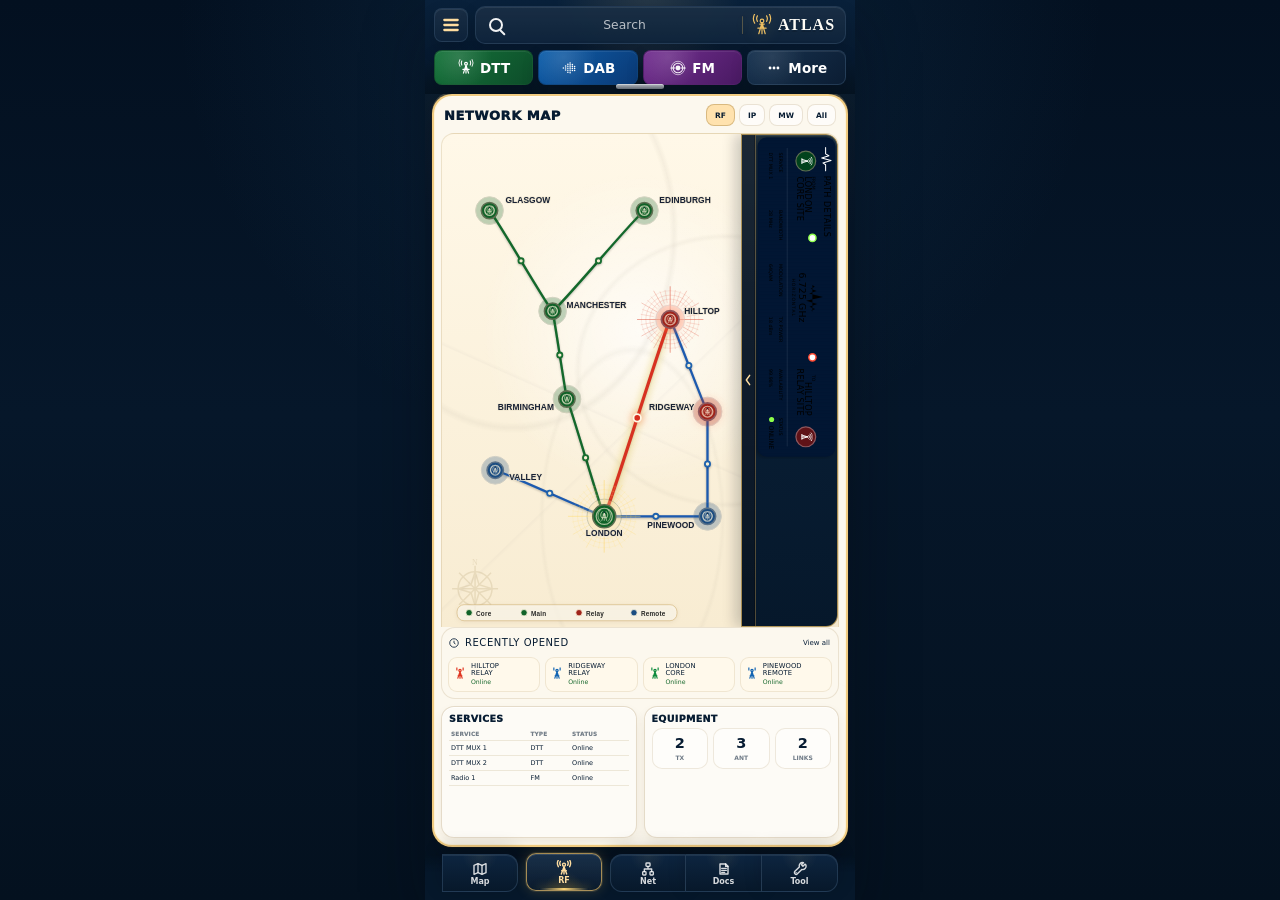
==== commit f8fd4bb3: "Update index.html" ====
--- a/index.html
+++ b/index.html
@@ -35,77 +35,89 @@
                   </svg>
                 </label>
 
-                <div class="rf-path-pane-body is-clean">
-                  <header class="rf-path-pane-head">
-                    <span class="rf-path-wave" aria-hidden="true"></span>
-                    <strong>Path</strong>
-                    <strong>Details</strong>
-                  </header>
+                <div class="rf-path-pane-body is-svg-card">
+                  <svg class="rf-path-card-vertical" viewBox="0 0 270 1080" role="img" aria-label="Selected path details">
+                    <defs>
+                      <linearGradient id="rfPathSignal" x1="343" x2="741" gradientUnits="userSpaceOnUse">
+                        <stop offset="0" stop-color="#8cff43"/>
+                        <stop offset=".08" stop-color="#8cff43"/>
+                        <stop offset=".16" stop-color="#f5ff69"/>
+                        <stop offset=".42" stop-color="#f5ff69"/>
+                        <stop offset=".50" stop-color="#ffd94f"/>
+                        <stop offset=".62" stop-color="#ffb24c"/>
+                        <stop offset=".72" stop-color="#ff9a42"/>
+                        <stop offset=".92" stop-color="#ff7a3b"/>
+                        <stop offset="1" stop-color="#ff4432"/>
+                      </linearGradient>
 
-                  <section class="rf-path-ends" aria-label="Selected path">
-                    <div class="rf-path-end is-from">
-                      <span class="rf-path-site-dot" aria-hidden="true">
-                        <svg viewBox="0 0 24 24" fill="none" stroke="currentColor">
-                          <path d="M12 8v12M8 20l4-12 4 12M8 15h8"/>
-                          <circle cx="12" cy="6" r="2"/>
-                          <path d="M7 6a6 6 0 0 1 0-5M17 1a6 6 0 0 1 0 5"/>
-                        </svg>
-                      </span>
-                      <span class="rf-path-site-copy">
-                        <small>From</small>
-                        <b>London</b>
-                        <b>Core Site</b>
-                      </span>
-                    </div>
+                      <pattern id="rfPathScan" width="12" height="270" patternUnits="userSpaceOnUse">
+                        <path d="M1 0V270" stroke="#fff" stroke-opacity=".035"/>
+                        <path d="M8 0V270" stroke="#76a3ca" stroke-opacity=".025"/>
+                      </pattern>
 
-                    <div class="rf-path-mini-flow" aria-hidden="true">
-                      <span class="rf-mini-node is-green"></span>
-                      <span class="rf-mini-line"></span>
-                      <svg class="rf-mini-wave" viewBox="0 0 52 54" preserveAspectRatio="none">
-                        <defs>
-                          <linearGradient id="rfPaneSignal" x1="0" y1="0" x2="0" y2="54" gradientUnits="userSpaceOnUse">
-                            <stop offset="0" stop-color="#8cff43"/>
-                            <stop offset=".34" stop-color="#f5ff69"/>
-                            <stop offset=".56" stop-color="#ffd94f"/>
-                            <stop offset=".78" stop-color="#ff9a42"/>
-                            <stop offset="1" stop-color="#ff4432"/>
-                          </linearGradient>
-                        </defs>
-                        <path d="M26 3V14M26 14L20 18L34 22L18 26L35 31L19 36L28 40L26 51" />
-                      </svg>
-                      <span class="rf-mini-line is-red"></span>
-                      <span class="rf-mini-node is-red"></span>
-                    </div>
+                      <symbol id="rfPathMast" viewBox="0 0 44 44">
+                        <path d="M22 16v19M14 35h16M16 35l6-19 6 19" fill="none" stroke="currentColor" stroke-width="3" stroke-linecap="round" stroke-linejoin="round"/>
+                        <circle cx="22" cy="16" r="2.4" fill="currentColor"/>
+                        <path d="M17 12c3-3 7-3 10 0M13 8c5.4-5.2 12.6-5.2 18 0M9 4c7.4-7 18.6-7 26 0" fill="none" stroke="currentColor" stroke-width="3" stroke-linecap="round"/>
+                      </symbol>
+                    </defs>
 
-                    <div class="rf-path-frequency">
-                      <strong>6.725 GHz</strong>
-                      <span>Horizontal</span>
-                    </div>
+                    <g class="rf-path-card-art" transform="translate(270 0) rotate(90)">
+                      <rect x="8" y="5" width="1064" height="260" rx="31" fill="#011532" filter="drop-shadow(0 8px 9px rgba(0,0,0,.32))"/>
+                      <rect x="13" y="10" width="1054" height="250" rx="27" fill="url(#rfPathScan)" opacity=".72"/>
 
-                    <div class="rf-path-end is-to">
-                      <span class="rf-path-site-dot" aria-hidden="true">
-                        <svg viewBox="0 0 24 24" fill="none" stroke="currentColor">
-                          <path d="M12 8v12M8 20l4-12 4 12M8 15h8"/>
-                          <circle cx="12" cy="6" r="2"/>
-                          <path d="M7 6a6 6 0 0 1 0-5M17 1a6 6 0 0 1 0 5"/>
-                        </svg>
-                      </span>
-                      <span class="rf-path-site-copy">
-                        <small>To</small>
-                        <b>Hilltop</b>
-                        <b>Relay Site</b>
-                      </span>
-                    </div>
-                  </section>
+                      <path d="M42 38h21l6-11 8 24 8-31 8 27 6-9h20" fill="none" stroke="#fff" stroke-width="3.4" stroke-linecap="round" stroke-linejoin="round"/>
+                      <text x="136" y="44" class="rf-path-title" font-size="27" letter-spacing="1.5">PATH DETAILS</text>
 
-                  <dl class="rf-path-data is-clean">
-                    <div><dt>Service</dt><dd>DTT MUX 1</dd></div>
-                    <div><dt>Band</dt><dd>28 MHz</dd></div>
-                    <div><dt>Mod</dt><dd>64QAM</dd></div>
-                    <div><dt>Power</dt><dd>18 dBm</dd></div>
-                    <div><dt>Avail</dt><dd>99.98%</dd></div>
-                    <div><dt>Status</dt><dd><i></i>Online</dd></div>
-                  </dl>
+                      <circle cx="87" cy="104" r="33" fill="#01431c" stroke="#5e6e51" stroke-width="4"/>
+                      <use href="#rfPathMast" x="65" y="82" width="44" height="44" color="#fff"/>
+                      <text x="138" y="84" class="rf-path-label" font-size="15">FROM</text>
+                      <text x="138" y="108" class="rf-path-site" font-size="27" letter-spacing=".6">LONDON</text>
+                      <text x="138" y="132" class="rf-path-site" font-size="27" letter-spacing=".6">CORE SITE</text>
+
+                      <path class="rf-path-signal" d="M343 82 L500 82 L506 74 L512 88 L520 68 L528 93 L540 47 L552 103 L563 66 L572 92 L580 73 L586 86 L588 82 L741 82"/>
+                      <circle class="rf-path-node-green" cx="343" cy="82" r="12" fill="#fff" stroke="#8dff49" stroke-width="5"/>
+                      <circle class="rf-path-node-red" cx="741" cy="82" r="12" fill="#fff" stroke="#ff4931" stroke-width="5"/>
+
+                      <text x="542" y="126" text-anchor="middle" class="rf-path-freq" font-size="31" letter-spacing=".5">6.725 GHz</text>
+                      <text x="542" y="149" text-anchor="middle" class="rf-path-label" font-size="15" letter-spacing="3">HORIZONTAL</text>
+
+                      <text x="800" y="84" class="rf-path-label" font-size="15">TO</text>
+                      <text x="936" y="108" text-anchor="end" class="rf-path-site" font-size="27" letter-spacing=".6">HILLTOP</text>
+                      <text x="936" y="132" text-anchor="end" class="rf-path-site" font-size="27" letter-spacing=".6">RELAY SITE</text>
+                      <circle cx="1006" cy="104" r="33" fill="#5f1217" stroke="#8e575d" stroke-width="4"/>
+                      <use href="#rfPathMast" x="984" y="82" width="44" height="44" color="#fff"/>
+
+                      <line x1="43" y1="166" x2="1038" y2="166" stroke="#b9c6d7" stroke-opacity=".20" stroke-width="2"/>
+
+                      <g>
+                        <line x1="212" y1="184" x2="212" y2="236" class="rf-path-divider"/>
+                        <line x1="392" y1="184" x2="392" y2="236" class="rf-path-divider"/>
+                        <line x1="568" y1="184" x2="568" y2="236" class="rf-path-divider"/>
+                        <line x1="743" y1="184" x2="743" y2="236" class="rf-path-divider"/>
+                        <line x1="910" y1="184" x2="910" y2="236" class="rf-path-divider"/>
+
+                        <text x="58" y="195" class="rf-path-metric-label">SERVICE</text>
+                        <text x="58" y="228" class="rf-path-metric-value" letter-spacing=".2">DTT MUX 1</text>
+
+                        <text x="250" y="195" class="rf-path-metric-label">BANDWIDTH</text>
+                        <text x="250" y="228" class="rf-path-metric-value">28 MHz</text>
+
+                        <text x="430" y="195" class="rf-path-metric-label">MODULATION</text>
+                        <text x="430" y="228" class="rf-path-metric-value">64QAM</text>
+
+                        <text x="606" y="195" class="rf-path-metric-label">TX POWER</text>
+                        <text x="606" y="228" class="rf-path-metric-value">18 dBm</text>
+
+                        <text x="780" y="195" class="rf-path-metric-label">AVAILABILITY</text>
+                        <text x="780" y="228" class="rf-path-metric-value">99.98%</text>
+
+                        <text x="942" y="195" class="rf-path-metric-label">STATUS</text>
+                        <circle class="rf-path-node-green" cx="948" cy="218" r="8.5" fill="#8dff49"/>
+                        <text x="968" y="228" class="rf-path-metric-value" font-size="21">ONLINE</text>
+                      </g>
+                    </g>
+                  </svg>
                 </div>
               </aside>
             </div>
--- a/rf.css
+++ b/rf.css
@@ -1,11 +1,15 @@
 /* =========================================================
-   RF ATLAS RF PAGE v0.1.54
-   Owns only the content inside the RF page's cream panel.
-   Shell/chrome styling lives in shell.css.
+   RF ATLAS — RF PAGE STYLES
+   This file owns only the RF page content inside the shell.
+   Shell/chrome styling belongs in shell.css.
 ========================================================= */
 
-/* 01. RF content canvas
-   Sets the RF-specific inside colour and removes scrolling for the dashboard layout. */
+
+/* =========================================================
+   01. RF CONTENT CANVAS
+   The cream RF dashboard area.
+========================================================= */
+
 .phone[data-page="rf"] .content-canvas {
   overflow: hidden;
   padding: 0;
@@ -16,8 +20,6 @@
   opacity: 0.06;
 }
 
-/* 02. Main RF dashboard grid
-   Keeps the page compact: map/recent area, path card, then two lower cards. */
 .rf-home {
   height: 100%;
   min-height: 0;
@@ -26,10 +28,14 @@
   flex-direction: column;
 }
 
-/* 03. Network header
-   The title and filter buttons sit directly on the RF content background. */
+
+/* =========================================================
+   02. NETWORK HEADER
+   Title and RF/IP/MW/All buttons.
+========================================================= */
+
 .rf-network {
-  flex: 0 0 59%;
+  flex: 1 1 auto;
   min-height: 0;
   display: grid;
   grid-template-rows: 24px minmax(0, 1fr);
@@ -78,8 +84,12 @@
   border-color: rgba(130,91,22,0.30);
 }
 
-/* 04. Map and recently-opened block
-   This wrapper is layout-only. The visible panels are the map paper and recent panel. */
+
+/* =========================================================
+   03. MAP + RECENTLY OPENED BLOCK
+   Map paper owns the graph and side Path Details pane.
+========================================================= */
+
 .rf-map-recent {
   min-height: 0;
   display: grid;
@@ -91,11 +101,14 @@
   box-shadow: none;
 }
 
-/* The map paper has the subtle contour texture. */
 .rf-map-paper {
+  --path-pane-width: clamp(92px, 24.5%, 104px);
+  --path-handle-width: 14px;
+
   position: relative;
   min-height: 0;
   overflow: hidden;
+  isolation: isolate;
   border: 1px solid rgba(130,91,22,0.14);
   border-bottom: 0;
   border-radius: 13px 13px 0 0;
@@ -119,66 +132,588 @@
   background-size: 100% 100%;
 }
 
-.rf-map-paper svg {
+.rf-map-stage {
   position: absolute;
-  inset: 0;
-  z-index: 1;
+  top: 0;
+  left: 0;
+  bottom: 0;
+  right: calc(var(--path-pane-width) - var(--path-handle-width));
+  z-index: 2;
+  overflow: hidden;
+  border-radius: 12px 0 0 0;
+  transition: right 180ms ease;
+}
+
+.rf-path-toggle:not(:checked) ~ .rf-map-stage {
+  right: var(--path-handle-width);
+}
+
+.rf-map-stage svg {
   width: 100%;
   height: 100%;
-}
-
-.rf-map-label,
-.rf-map-label-small {
-  fill: #071c32;
-  font-family: system-ui, -apple-system, BlinkMacSystemFont, "Segoe UI", Arial, sans-serif;
-  paint-order: stroke;
-  stroke: rgba(255,248,232,0.86);
-  stroke-width: 2px;
+  display: block;
+  overflow: visible;
+}
+
+
+/* =========================================================
+   04. PATH DETAILS SIDE PANE
+   Collapsible vertical pane inside the Network Map card.
+========================================================= */
+
+.rf-path-toggle {
+  position: absolute;
+  inline-size: 1px;
+  block-size: 1px;
+  opacity: 0;
+  pointer-events: none;
+}
+
+.rf-path-pane {
+  --pane-line: rgba(255,255,255,0.13);
+  --pane-soft: rgba(219,228,242,0.76);
+
+  position: absolute;
+  top: 0;
+  right: 0;
+  bottom: 0;
+  z-index: 6;
+  width: var(--path-pane-width);
+  padding-left: var(--path-handle-width);
+  overflow: hidden;
+  color: #fff;
+  border: 1px solid rgba(237,191,99,0.70);
+  border-radius: 0 12px 12px 0;
+  background:
+    radial-gradient(circle at 45% 0%, rgba(255,210,100,0.10), transparent 34%),
+    linear-gradient(180deg, #0b243e 0%, #06182b 100%);
+  box-shadow:
+    inset 0 1px 0 rgba(255,255,255,0.10),
+    -6px 0 14px rgba(3,10,20,0.20);
+  transform: translateX(0);
+  transition: transform 180ms ease;
+}
+
+.rf-path-toggle:not(:checked) ~ .rf-path-pane {
+  transform: translateX(calc(100% - var(--path-handle-width)));
+}
+
+.rf-path-handle {
+  position: absolute;
+  top: 0;
+  left: 0;
+  bottom: 0;
+  width: var(--path-handle-width);
+  display: grid;
+  place-items: center;
+  color: var(--gold-soft);
+  cursor: pointer;
+  background:
+    linear-gradient(180deg, rgba(255,255,255,0.07), rgba(255,255,255,0.01)),
+    rgba(4,16,30,0.78);
+  border-right: 1px solid rgba(237,191,99,0.32);
+  box-shadow: inset -1px 0 0 rgba(0,0,0,0.24);
+}
+
+.rf-path-handle svg {
+  width: 8px;
+  height: 14px;
+  transform: rotate(0deg);
+  transition: transform 180ms ease;
+}
+
+.rf-path-toggle:not(:checked) ~ .rf-path-pane .rf-path-handle svg {
+  transform: rotate(180deg);
+}
+
+.rf-path-pane-body.is-clean {
+  height: 100%;
+  min-height: 0;
+  padding: 5px 6px 5px 7px;
+  display: grid;
+  grid-template-rows: 22px minmax(0, 1fr) auto;
+  gap: 5px;
+  overflow: hidden;
+}
+
+.rf-path-pane-head {
+  min-width: 0;
+  display: grid;
+  grid-template-columns: 18px minmax(0, 1fr);
+  grid-template-rows: 1fr 1fr;
+  align-items: center;
+  gap: 0 4px;
+  padding-bottom: 4px;
+  border-bottom: 1px solid var(--pane-line);
+}
+
+.rf-path-pane-head .rf-path-wave {
+  grid-row: 1 / 3;
+  width: 16px;
+  height: 11px;
+  color: var(--gold-soft);
+}
+
+.rf-path-pane-head strong {
+  min-width: 0;
+  color: var(--gold-soft);
+  font-family: Georgia, "Times New Roman", serif;
+  font-size: 8px;
+  line-height: 0.86;
+  letter-spacing: 0.07em;
+  text-transform: uppercase;
+  white-space: nowrap;
+}
+
+.rf-path-wave {
+  width: 16px;
+  height: 10px;
+  background:
+    linear-gradient(135deg, transparent 0 28%, currentColor 29% 35%, transparent 36% 100%),
+    linear-gradient(45deg, transparent 0 39%, currentColor 40% 46%, transparent 47% 100%);
+  opacity: 0.95;
+}
+
+.rf-path-ends {
+  min-height: 0;
+  display: grid;
+  grid-template-rows: auto minmax(40px, 1fr) auto auto;
+  gap: 5px;
+  overflow: hidden;
+}
+
+.rf-path-end {
+  min-width: 0;
+  display: grid;
+  grid-template-columns: 20px minmax(0, 1fr);
+  gap: 5px;
+  align-items: center;
+}
+
+.rf-path-site-dot {
+  width: 20px;
+  height: 20px;
+  display: grid;
+  place-items: center;
+  border-radius: 999px;
+  background: rgba(255,255,255,0.05);
+}
+
+.rf-path-site-dot svg {
+  width: 15px;
+  height: 15px;
+  stroke-width: 1.8;
+}
+
+.rf-path-end.is-from .rf-path-site-dot {
+  color: #8cff43;
+  border: 1px solid rgba(140,255,67,0.46);
+  box-shadow: 0 0 7px rgba(140,255,67,0.18);
+}
+
+.rf-path-end.is-to .rf-path-site-dot {
+  color: #ff6a4b;
+  border: 1px solid rgba(255,90,58,0.46);
+  box-shadow: 0 0 7px rgba(255,90,58,0.18);
+}
+
+.rf-path-site-copy {
+  min-width: 0;
+  display: block;
+  overflow: hidden;
+}
+
+.rf-path-site-copy small {
+  display: block;
+  margin: 0 0 1px;
+  color: var(--pane-soft);
+  font-size: 5.6px;
+  font-weight: 800;
+  letter-spacing: 0.15em;
+  text-transform: uppercase;
+}
+
+.rf-path-site-copy b {
+  display: block;
+  max-width: 100%;
+  color: #fff;
+  overflow: hidden;
+  font-family: Georgia, "Times New Roman", serif;
+  font-size: 8.4px;
+  font-weight: 700;
+  line-height: 0.92;
+  text-transform: uppercase;
+  text-overflow: clip;
+  white-space: nowrap;
+  text-shadow: 0 2px 1px rgba(0,0,0,0.55);
+}
+
+.rf-path-mini-flow {
+  position: relative;
+  min-height: 0;
+  display: grid;
+  grid-template-rows: 9px 1fr minmax(31px, 43px) 1fr 9px;
+  justify-items: center;
+  align-items: stretch;
+}
+
+.rf-mini-node {
+  width: 9px;
+  height: 9px;
+  border-radius: 999px;
+  background: #fff;
+  z-index: 2;
+}
+
+.rf-mini-node.is-green {
+  border: 2.2px solid #8cff43;
+  box-shadow: 0 0 7px rgba(140,255,67,0.72);
+}
+
+.rf-mini-node.is-red {
+  border: 2.2px solid #ff4931;
+  box-shadow: 0 0 7px rgba(255,68,50,0.72);
+}
+
+.rf-mini-line {
+  width: 2px;
+  min-height: 8px;
+  border-radius: 99px;
+  background: linear-gradient(180deg, #8cff43, #ffd94f);
+  box-shadow: 0 0 6px rgba(255,215,80,0.45);
+}
+
+.rf-mini-line.is-red {
+  background: linear-gradient(180deg, #ffb24c, #ff4931);
+}
+
+.rf-mini-wave {
+  width: 34px;
+  height: 100%;
+  min-height: 31px;
+  max-height: 43px;
+  overflow: visible;
+  filter: drop-shadow(0 0 5px rgba(255,215,80,0.70));
+}
+
+.rf-mini-wave path {
+  fill: none;
+  stroke: url(#rfPaneSignal);
+  stroke-width: 3.4;
+  stroke-linecap: round;
   stroke-linejoin: round;
 }
 
-.rf-map-label {
-  font-size: 8.3px;
-  font-weight: 900;
-}
-
-.rf-map-label-small {
-  font-size: 6.8px;
-  font-weight: 820;
-}
-
-.rf-legend {
-  position: absolute;
-  left: 8px;
-  right: 8px;
-  bottom: 4px;
-  z-index: 4;
-  height: 18px;
-  padding: 0 8px;
-  display: flex;
+.rf-path-frequency {
+  margin-top: -1px;
+  text-align: center;
+}
+
+.rf-path-frequency strong {
+  display: block;
+  color: var(--gold-soft);
+  font-family: Georgia, "Times New Roman", serif;
+  font-size: 10.4px;
+  line-height: 1;
+  white-space: nowrap;
+  text-shadow: 0 2px 1px rgba(0,0,0,0.55);
+}
+
+.rf-path-frequency span {
+  display: block;
+  margin-top: 2px;
+  color: var(--pane-soft);
+  font-size: 5.7px;
+  font-weight: 850;
+  letter-spacing: 0.13em;
+  text-transform: uppercase;
+}
+
+
+/* =========================================================
+   05. PATH DETAILS DATA LIST
+========================================================= */
+
+.rf-path-data.is-clean {
+  margin: 0;
+  padding: 4px 0 0;
+  display: grid;
+  gap: 0;
+  border-top: 1px solid var(--pane-line);
+}
+
+.rf-path-data.is-clean div {
+  display: grid;
+  grid-template-columns: minmax(0, 1fr) auto;
   align-items: center;
-  justify-content: space-around;
   gap: 4px;
-  color: rgba(7,28,50,0.72);
-  background: #fcf8ee;
-  border: 1px solid rgba(130,91,22,0.12);
-  border-radius: 8px;
-  font-size: 7px;
-  font-weight: 800;
-}
-
-.rf-dot {
+  min-height: 12px;
+  border-bottom: 1px solid rgba(255,255,255,0.08);
+}
+
+.rf-path-data.is-clean dt {
+  color: rgba(218,226,240,0.76);
+  font-size: 5.6px;
+  font-weight: 850;
+  letter-spacing: 0.07em;
+  text-transform: uppercase;
+}
+
+.rf-path-data.is-clean dd {
+  margin: 0;
+  color: #fff;
+  font-size: 5.9px;
+  font-weight: 850;
+  white-space: nowrap;
+}
+
+.rf-path-data.is-clean i {
   display: inline-block;
-  width: 6px;
-  height: 6px;
+  width: 5px;
+  height: 5px;
   margin-right: 3px;
-  border-radius: 50%;
-  background: currentColor;
-  box-shadow: 0 0 0 1px rgba(7,28,50,0.14);
-}
-
-/* 05. Recently opened
-   Solid light background, rounded, light typography, and no outlined View all button. */
+  border-radius: 999px;
+  background: #8cff43;
+  box-shadow: 0 0 6px rgba(140,255,67,0.76);
+}
+
+
+/* =========================================================
+   06. GENERATED DEMO MAP
+   rf-demo-map.js draws these classes.
+========================================================= */
+
+.demo-map-bg {
+  fill: transparent;
+}
+
+.demo-route {
+  fill: none;
+  stroke-linecap: round;
+  stroke-linejoin: round;
+  filter: drop-shadow(0 1.5px 1px rgba(0,0,0,0.22));
+}
+
+.demo-route.is-main {
+  stroke: #13682b;
+  stroke-width: 2.35;
+}
+
+.demo-route.is-backup {
+  stroke: #1c5aaf;
+  stroke-width: 2.25;
+}
+
+.demo-route.is-alert {
+  stroke: #d73120;
+  stroke-width: 3.2;
+}
+
+.demo-route.is-selected-path {
+  filter:
+    drop-shadow(0 0 4px rgba(255,225,70,0.72))
+    drop-shadow(0 1.5px 1px rgba(0,0,0,0.22));
+}
+
+.demo-link-soft {
+  opacity: 0.14;
+  stroke-width: 5;
+}
+
+.demo-route-dot {
+  fill: #f7efd3;
+  stroke-width: 1.8;
+  filter: drop-shadow(0 1px 1px rgba(0,0,0,0.24));
+}
+
+.demo-route-dot.green {
+  stroke: #176e2f;
+}
+
+.demo-route-dot.blue {
+  stroke: #1e62ae;
+}
+
+.demo-route-dot.red {
+  fill: #d72d1e;
+  stroke: #fff8e6;
+  filter: drop-shadow(0 0 4px rgba(255,90,49,0.65));
+}
+
+.demo-node .halo {
+  opacity: 0.26;
+}
+
+.demo-node.is-selected .selected-halo {
+  opacity: 0.30;
+  fill: #ffe3a0;
+}
+
+
+.demo-node.is-selected.relay .selected-halo {
+  fill: #ff5d32;
+  opacity: 0.20;
+}
+
+.demo-node.is-selected.relay .selected-ring {
+  stroke: rgba(215,59,35,0.80);
+  opacity: 0.42;
+  filter:
+    drop-shadow(0 0 5px rgba(255,93,50,0.62))
+    drop-shadow(0 0 12px rgba(255,93,50,0.28));
+}
+
+.demo-original-halo {
+  pointer-events: none;
+}
+
+.demo-original-halo .relay-halo-ring {
+  fill: none;
+  stroke: rgba(255,217,105,0.88);
+  stroke-width: 1.15;
+  opacity: 0.42;
+}
+
+.demo-original-halo .relay-halo-ring.is-outer {
+  opacity: 0.28;
+}
+
+.demo-original-halo .relay-halo-line {
+  fill: none;
+  stroke: rgba(255,217,105,0.95);
+  stroke-width: 1.15;
+  stroke-linecap: round;
+  opacity: 0.36;
+}
+
+.demo-original-halo .relay-halo-line.strong {
+  stroke-width: 1.55;
+  opacity: 0.42;
+}
+
+.demo-node.relay .demo-original-halo .relay-halo-ring {
+  stroke: rgba(215,59,35,0.92);
+  opacity: 0.34;
+}
+
+.demo-node.relay .demo-original-halo .relay-halo-ring.is-outer {
+  opacity: 0.22;
+}
+
+.demo-node.relay .demo-original-halo .relay-halo-line {
+  stroke: rgba(215,59,35,0.95);
+  opacity: 0.36;
+}
+
+.demo-node.relay .demo-original-halo .relay-halo-line.strong {
+  opacity: 0.44;
+}
+
+.demo-node .core,
+.demo-node .main {
+  fill: #106228;
+  stroke: #5e6e51;
+}
+
+.demo-node .remote {
+  fill: #1b4d81;
+  stroke: #5b7289;
+}
+
+.demo-node .relay {
+  fill: #9f231a;
+  stroke: #8e575d;
+  filter: drop-shadow(0 0 5px rgba(255,93,50,0.36));
+}
+
+.demo-node .inner-ring {
+  fill: none;
+  stroke: rgba(255,247,222,0.64);
+  stroke-width: 1.2;
+}
+
+.demo-node .mast {
+  fill: none;
+  stroke: #fff7de;
+  stroke-linecap: round;
+  stroke-linejoin: round;
+  stroke-width: 1.8;
+}
+
+.demo-label {
+  font-family: "Arial Narrow", "Roboto Condensed", "Helvetica Neue Condensed", Arial, sans-serif;
+  paint-order: stroke fill;
+  stroke: rgba(239,229,207,0.92);
+  stroke-linejoin: round;
+  text-transform: uppercase;
+}
+
+.demo-label .name {
+  fill: #172033;
+  stroke-width: 1.55px;
+  font-size: 8.4px;
+  font-weight: 850;
+  letter-spacing: 0.08px;
+}
+
+.demo-label .type {
+  stroke-width: 1px;
+  font-size: 5.3px;
+  font-weight: 850;
+  letter-spacing: 0.55px;
+}
+
+.demo-label.hide-type .type {
+  display: none;
+}
+
+.demo-label.core .type,
+.demo-label.main .type {
+  fill: #176e2f;
+}
+
+.demo-label.relay .type {
+  fill: #bc2f21;
+}
+
+.demo-label.remote .type {
+  fill: #1e62ae;
+}
+
+.demo-compass {
+  opacity: 0.18;
+  fill: none;
+  stroke: #9f8751;
+  stroke-width: 1.5;
+}
+
+.demo-compass text {
+  fill: #9f8751;
+  stroke: none;
+  font-family: Georgia, "Times New Roman", serif;
+  font-size: 8px;
+}
+
+.demo-legend {
+  fill: rgba(252,248,238,0.70);
+  stroke: rgba(200,162,93,0.48);
+  stroke-width: 1;
+  filter: drop-shadow(0 1px 2px rgba(108,85,41,0.12));
+}
+
+.demo-legend-text {
+  fill: #2a2a28;
+  font-family: "Arial Narrow", Arial, sans-serif;
+  font-size: 6.4px;
+  font-weight: 760;
+  letter-spacing: 0.2px;
+}
+
+
+/* =========================================================
+   07. RECENTLY OPENED
+========================================================= */
+
 .rf-recent {
   position: relative;
   z-index: 2;
@@ -275,104 +810,14 @@
   font-weight: 380;
 }
 
-/* 06. Custom Path Details card
-   Wrapper and CSS for the supplied RF path SVG card. */
-.rf-path-slot {
-  flex: 0 0 20%;
-  min-height: 0;
-  margin-top: -1px;
-  padding: 0;
-  display: grid;
-  place-items: stretch;
-  overflow: hidden;
-  border: 2px solid rgba(237,191,99,0.74);
-  border-radius: 14px;
-  background: #011532;
-  box-shadow:
-    inset 0 1px 0 rgba(255,255,255,0.10),
-    0 7px 15px rgba(0,0,0,0.16);
-}
-
-.rf-path-slot .rf-path {
-  width: 100%;
-  height: 100%;
-  min-height: 0;
-  margin: 0;
-  overflow: hidden;
-  border-radius: 12px;
-  background: #011532;
-  --bg: #011532;
-  --green: #01431c;
-  --green-edge: #5e6e51;
-  --red: #5f1217;
-  --red-edge: #8e575d;
-}
-
-.rf-path-slot .rf-path svg {
-  display: block;
-  width: 100%;
-  height: 100%;
-  overflow: visible;
-  font-family: Arial, sans-serif;
-  transform: scale(1.012);
-  transform-origin: center;
-}
-
-.rf-path-slot .rf-path .title,
-.rf-path-slot .rf-path .site,
-.rf-path-slot .rf-path .freq {
-  font-family: Georgia, "Times New Roman", serif;
-  fill: #fff;
-  font-weight: 700;
-  filter: drop-shadow(0 3px 1px rgba(0, 0, 0, .72));
-}
-
-.rf-path-slot .rf-path .label,
-.rf-path-slot .rf-path .metric-label {
-  fill: #b9bfcc;
-  font-weight: 700;
-  letter-spacing: 3px;
-}
-
-.rf-path-slot .rf-path .metric-label {
-  fill: #b7bfcc;
-  font-size: 13px;
-  letter-spacing: 1.5px;
-}
-
-.rf-path-slot .rf-path .metric-value {
-  fill: #fff;
-  font-size: 22px;
-  font-weight: 700;
-}
-
-.rf-path-slot .rf-path .divider {
-  stroke: #b9c6d7;
-  stroke-opacity: .18;
-  stroke-width: 2;
-}
-
-.rf-path-slot .rf-path .signal {
-  fill: none;
-  stroke: url(#rf-signal);
-  stroke-width: 3.6;
-  stroke-linecap: round;
-  stroke-linejoin: round;
-  filter: drop-shadow(0 0 6px rgba(255, 225, 70, .95));
-}
-
-.rf-path-slot .rf-path .node-green {
-  filter: drop-shadow(0 0 8px rgba(140, 255, 67, .85));
-}
-
-.rf-path-slot .rf-path .node-red {
-  filter: drop-shadow(0 0 8px rgba(255, 68, 50, .85));
-}
-
-/* 07. Lower RF cards
-   Services and Equipment share the same tone as the content background. */
+
+/* =========================================================
+   08. LOWER CARDS
+   Services and Equipment.
+========================================================= */
+
 .rf-bottom {
-  flex: 1 1 auto;
+  flex: 0 0 18%;
   min-height: 0;
   margin-top: 7px;
   display: grid;
@@ -454,8 +899,11 @@
   text-transform: uppercase;
 }
 
-/* 08. Narrow phones
-   Tiny reductions only, preserving the overall layout. */
+
+/* =========================================================
+   09. SMALL SCREEN TRIM
+========================================================= */
+
 @media (max-width: 390px) {
   .rf-home {
     padding: 6px;
@@ -470,6 +918,25 @@
     padding-inline: 6px;
   }
 
+  .rf-map-paper {
+    --path-pane-width: clamp(88px, 24.5%, 98px);
+    --path-handle-width: 13px;
+  }
+
+  .rf-path-pane-body.is-clean {
+    padding-inline: 5px;
+    gap: 4px;
+  }
+
+  .rf-path-site-copy b {
+    font-size: 7.8px;
+  }
+
+  .rf-path-data.is-clean dt,
+  .rf-path-data.is-clean dd {
+    font-size: 5.35px;
+  }
+
   .rf-recent-grid {
     gap: 4px;
   }
@@ -488,733 +955,3 @@
     gap: 6px;
   }
 }
-
-
-/* 09. External network map SVG
-   The network graph lives in rf-network-map.svg and is loaded into this reserved map paper slot. */
-.rf-map-paper {
-  display: block;
-}
-
-.rf-map-object {
-  position: relative;
-  z-index: 2;
-  width: 100%;
-  height: 100%;
-  display: block;
-  border: 0;
-  background: transparent;
-}
-
-
-/* 10. Path details pull-out pane inside Network Map
-   The path panel lives inside the map paper, takes roughly 1/4 to 1/3 of the map width,
-   and collapses to a full-height handle without moving the rest of the page. */
-.rf-network {
-  flex: 1 1 auto;
-}
-
-.rf-bottom {
-  flex: 0 0 18%;
-}
-
-.rf-map-paper {
-  --path-pane-width: clamp(106px, 28%, 124px);
-  --path-handle-width: 16px;
-}
-
-.rf-path-toggle {
-  position: absolute;
-  inline-size: 1px;
-  block-size: 1px;
-  opacity: 0;
-  pointer-events: none;
-}
-
-.rf-map-object {
-  position: absolute;
-  inset: 0 auto 0 0;
-  z-index: 2;
-  width: calc(100% - var(--path-pane-width) + var(--path-handle-width));
-  height: 100%;
-  display: block;
-  border: 0;
-  background: transparent;
-  transition: width 180ms ease;
-}
-
-.rf-path-toggle:not(:checked) ~ .rf-map-object {
-  width: 100%;
-}
-
-.rf-path-pane {
-  position: absolute;
-  top: 0;
-  right: 0;
-  bottom: 0;
-  z-index: 6;
-  width: var(--path-pane-width);
-  padding-left: var(--path-handle-width);
-  overflow: hidden;
-  color: #fff;
-  border: 1px solid rgba(237,191,99,0.72);
-  border-radius: 0 12px 12px 0;
-  background:
-    radial-gradient(circle at 45% 0%, rgba(255,210,100,0.10), transparent 34%),
-    linear-gradient(180deg, #0b243e 0%, #06182b 100%);
-  box-shadow:
-    inset 0 1px 0 rgba(255,255,255,0.10),
-    -6px 0 14px rgba(3,10,20,0.20);
-  transform: translateX(0);
-  transition: transform 180ms ease;
-}
-
-.rf-path-toggle:not(:checked) ~ .rf-path-pane {
-  transform: translateX(calc(100% - var(--path-handle-width)));
-}
-
-.rf-path-handle {
-  position: absolute;
-  top: 0;
-  left: 0;
-  bottom: 0;
-  width: var(--path-handle-width);
-  display: grid;
-  place-items: center;
-  color: var(--gold-soft);
-  cursor: pointer;
-  background:
-    linear-gradient(180deg, rgba(255,255,255,0.07), rgba(255,255,255,0.01)),
-    rgba(4,16,30,0.78);
-  border-right: 1px solid rgba(237,191,99,0.32);
-  box-shadow: inset -1px 0 0 rgba(0,0,0,0.24);
-}
-
-.rf-path-handle span {
-  display: block;
-  font-size: 20px;
-  line-height: 1;
-  transform: rotate(0deg);
-  transition: transform 180ms ease;
-}
-
-.rf-path-toggle:not(:checked) ~ .rf-path-pane .rf-path-handle span {
-  transform: rotate(180deg);
-}
-
-.rf-path-pane-body {
-  height: 100%;
-  min-height: 0;
-  padding: 6px 7px 6px 8px;
-  display: grid;
-  grid-template-rows: 16px 43px minmax(62px, 1fr) 34px 43px auto;
-  gap: 4px;
-  overflow: hidden;
-}
-
-.rf-path-pane-head {
-  display: flex;
-  align-items: center;
-  gap: 5px;
-  color: var(--gold-soft);
-  border-bottom: 1px solid rgba(255,255,255,0.14);
-  font-family: Georgia, "Times New Roman", serif;
-  font-size: 9px;
-  letter-spacing: 0.06em;
-  text-transform: uppercase;
-}
-
-.rf-path-wave {
-  width: 18px;
-  height: 8px;
-  flex: 0 0 auto;
-  background:
-    linear-gradient(135deg, transparent 0 28%, currentColor 29% 35%, transparent 36% 100%),
-    linear-gradient(45deg, transparent 0 39%, currentColor 40% 46%, transparent 47% 100%);
-  opacity: 0.95;
-}
-
-.rf-path-site-mini {
-  min-width: 0;
-  display: grid;
-  grid-template-columns: 24px minmax(0, 1fr);
-  gap: 5px;
-  align-items: center;
-  color: #fff;
-}
-
-.rf-path-site-mini svg {
-  width: 24px;
-  height: 24px;
-  padding: 4px;
-  border-radius: 999px;
-  stroke-width: 1.8;
-  background: rgba(255,255,255,0.05);
-}
-
-.rf-path-site-mini.is-from svg {
-  color: #8cff43;
-  border: 1px solid rgba(140,255,67,0.45);
-}
-
-.rf-path-site-mini.is-to svg {
-  color: #ff6a4b;
-  border: 1px solid rgba(255,90,58,0.45);
-}
-
-.rf-path-site-mini span {
-  display: block;
-  min-width: 0;
-  font-family: Georgia, "Times New Roman", serif;
-  font-size: 10px;
-  font-weight: 700;
-  line-height: 0.98;
-  text-transform: uppercase;
-  text-shadow: 0 2px 1px rgba(0,0,0,0.55);
-}
-
-.rf-path-site-mini small {
-  display: block;
-  margin-bottom: 2px;
-  color: rgba(220,226,238,0.76);
-  font-family: Arial, sans-serif;
-  font-size: 7px;
-  font-weight: 700;
-  letter-spacing: 0.16em;
-}
-
-.rf-path-vertical-graphic {
-  position: relative;
-  min-height: 0;
-  display: grid;
-  place-items: center;
-}
-
-.rf-path-vertical-graphic svg {
-  width: 74%;
-  height: 100%;
-  overflow: visible;
-  filter: drop-shadow(0 0 5px rgba(255,215,80,0.72));
-}
-
-.rf-pane-trunk,
-.rf-pane-pulse {
-  fill: none;
-  stroke: url(#rfPaneSignal);
-  stroke-width: 4;
-  stroke-linecap: round;
-  stroke-linejoin: round;
-}
-
-.rf-pane-pulse {
-  stroke-width: 3.2;
-}
-
-.rf-node {
-  position: absolute;
-  left: 50%;
-  width: 12px;
-  height: 12px;
-  margin-left: -6px;
-  border-radius: 999px;
-  background: #fff;
-}
-
-.rf-node.is-green {
-  top: 2px;
-  border: 3px solid #8cff43;
-  box-shadow: 0 0 8px rgba(140,255,67,0.75);
-}
-
-.rf-node.is-red {
-  bottom: 2px;
-  border: 3px solid #ff4931;
-  box-shadow: 0 0 8px rgba(255,68,50,0.75);
-}
-
-.rf-path-frequency {
-  display: grid;
-  place-items: center;
-  text-align: center;
-}
-
-.rf-path-frequency strong {
-  color: var(--gold-soft);
-  font-family: Georgia, "Times New Roman", serif;
-  font-size: 13px;
-  line-height: 1;
-  white-space: nowrap;
-  text-shadow: 0 2px 1px rgba(0,0,0,0.55);
-}
-
-.rf-path-frequency span {
-  margin-top: 3px;
-  color: rgba(230,236,246,0.78);
-  font-size: 7px;
-  font-weight: 800;
-  letter-spacing: 0.12em;
-  text-transform: uppercase;
-}
-
-.rf-path-data {
-  margin: 0;
-  padding: 3px 0 0;
-  display: grid;
-  gap: 1px;
-  border-top: 1px solid rgba(255,255,255,0.13);
-}
-
-.rf-path-data div {
-  display: grid;
-  grid-template-columns: minmax(0, 1fr) auto;
-  align-items: center;
-  gap: 5px;
-  min-height: 14px;
-  border-bottom: 1px solid rgba(255,255,255,0.08);
-}
-
-.rf-path-data dt {
-  color: rgba(218,226,240,0.74);
-  font-size: 6.5px;
-  font-weight: 800;
-  letter-spacing: 0.08em;
-  text-transform: uppercase;
-}
-
-.rf-path-data dd {
-  margin: 0;
-  color: #fff;
-  font-size: 7px;
-  font-weight: 800;
-  white-space: nowrap;
-}
-
-.rf-path-data i {
-  display: inline-block;
-  width: 6px;
-  height: 6px;
-  margin-right: 3px;
-  border-radius: 999px;
-  background: #8cff43;
-  box-shadow: 0 0 6px rgba(140,255,67,0.76);
-}
-
-/* Narrow-screen trim for the side pane. */
-@media (max-width: 390px) {
-  .rf-map-paper {
-    --path-pane-width: clamp(98px, 28%, 112px);
-    --path-handle-width: 15px;
-  }
-
-  .rf-path-pane-body {
-    padding-inline: 6px;
-    grid-template-rows: 15px 38px minmax(54px, 1fr) 30px 38px auto;
-  }
-
-  .rf-path-frequency strong {
-    font-size: 12px;
-  }
-
-  .rf-path-site-mini span {
-    font-size: 9px;
-  }
-
-  .rf-path-data dt,
-  .rf-path-data dd {
-    font-size: 6px;
-  }
-}
-
-
-/* 11. Demo network map renderer
-   Replaces the external SVG object with a generated SVG stage.
-   The graph redraws into the available width when the side pane opens/closes. */
-.rf-map-paper {
-  position: relative;
-  isolation: isolate;
-}
-
-.rf-map-object {
-  display: none !important;
-}
-
-.rf-map-stage {
-  position: absolute;
-  top: 0;
-  left: 0;
-  bottom: 0;
-  right: calc(var(--path-pane-width) - var(--path-handle-width));
-  z-index: 2;
-  overflow: hidden;
-  border-radius: 12px 0 0 0;
-  transition: right 180ms ease;
-}
-
-.rf-path-toggle:not(:checked) ~ .rf-map-stage {
-  right: var(--path-handle-width);
-}
-
-.rf-map-stage svg {
-  width: 100%;
-  height: 100%;
-  display: block;
-  overflow: visible;
-}
-
-.demo-map-bg {
-  fill: transparent;
-}
-
-.demo-route {
-  fill: none;
-  stroke-linecap: round;
-  stroke-linejoin: round;
-  filter: drop-shadow(0 1.5px 1px rgba(0,0,0,0.22));
-}
-
-.demo-route.is-main {
-  stroke: #13682b;
-  stroke-width: 3.2;
-}
-
-.demo-route.is-backup {
-  stroke: #1c5aaf;
-  stroke-width: 3;
-}
-
-.demo-route.is-alert {
-  stroke: #d73120;
-  stroke-width: 4.5;
-  filter: drop-shadow(0 0 5px rgba(250,90,49,0.46));
-}
-
-.demo-link-soft {
-  opacity: 0.14;
-  stroke-width: 7;
-}
-
-.demo-node .halo {
-  opacity: 0.34;
-}
-
-.demo-node .core,
-.demo-node .main {
-  fill: #106228;
-  stroke: #5e6e51;
-}
-
-.demo-node .remote {
-  fill: #1b4d81;
-  stroke: #5b7289;
-}
-
-.demo-node .relay {
-  fill: #9f231a;
-  stroke: #8e575d;
-  filter: drop-shadow(0 0 5px rgba(255,93,50,0.36));
-}
-
-.demo-node .inner-ring {
-  fill: none;
-  stroke: rgba(255,247,222,0.64);
-  stroke-width: 1.2;
-}
-
-.demo-node .mast {
-  fill: none;
-  stroke: #fff7de;
-  stroke-linecap: round;
-  stroke-linejoin: round;
-  stroke-width: 1.8;
-}
-
-.demo-label {
-  font-family: "Arial Narrow", "Roboto Condensed", "Helvetica Neue Condensed", Arial, sans-serif;
-  paint-order: stroke fill;
-  stroke: rgba(239,229,207,0.92);
-  stroke-linejoin: round;
-  text-transform: uppercase;
-}
-
-.demo-label .name {
-  fill: #172033;
-  stroke-width: 2px;
-  font-size: 12px;
-  font-weight: 850;
-  letter-spacing: 0.2px;
-}
-
-.demo-label .type {
-  stroke-width: 1.4px;
-  font-size: 7.5px;
-  font-weight: 850;
-  letter-spacing: 0.9px;
-}
-
-.demo-label.core .type,
-.demo-label.main .type {
-  fill: #176e2f;
-}
-
-.demo-label.relay .type {
-  fill: #bc2f21;
-}
-
-.demo-label.remote .type {
-  fill: #1e62ae;
-}
-
-.demo-route-dot {
-  fill: #f7efd3;
-  stroke-width: 2.4;
-  filter: drop-shadow(0 1px 1px rgba(0,0,0,0.24));
-}
-
-.demo-route-dot.green {
-  stroke: #176e2f;
-}
-
-.demo-route-dot.blue {
-  stroke: #1e62ae;
-}
-
-.demo-route-dot.red {
-  fill: #d72d1e;
-  stroke: #fff8e6;
-  filter: drop-shadow(0 0 4px rgba(255,90,49,0.65));
-}
-
-.demo-compass {
-  opacity: 0.22;
-  fill: none;
-  stroke: #9f8751;
-  stroke-width: 1.5;
-}
-
-.demo-compass text {
-  fill: #9f8751;
-  stroke: none;
-  font-family: Georgia, "Times New Roman", serif;
-  font-size: 8px;
-}
-
-.demo-legend {
-  fill: rgba(252,248,238,0.70);
-  stroke: rgba(200,162,93,0.48);
-  stroke-width: 1;
-  filter: drop-shadow(0 1px 2px rgba(108,85,41,0.12));
-}
-
-.demo-legend-text {
-  fill: #2a2a28;
-  font-family: "Arial Narrow", Arial, sans-serif;
-  font-size: 7.5px;
-  font-weight: 760;
-  letter-spacing: 0.2px;
-}
-
-/* Give the map a little more breathing room on very narrow phones. */
-@media (max-width: 390px) {
-  .demo-label .name {
-    font-size: 10.5px;
-  }
-
-  .demo-label .type {
-    font-size: 6.8px;
-  }
-}
-
-
-/* 12. Demo map restraint pass
-   Keeps the good open/close resizing, but stops the graph becoming an oversized sticker pile. */
-.rf-map-paper {
-  --path-pane-width: clamp(94px, 25.5%, 108px);
-  --path-handle-width: 14px;
-}
-
-.rf-map-stage {
-  right: calc(var(--path-pane-width) - var(--path-handle-width));
-}
-
-.rf-path-toggle:not(:checked) ~ .rf-map-stage {
-  right: var(--path-handle-width);
-}
-
-.rf-path-pane {
-  width: var(--path-pane-width);
-  padding-left: var(--path-handle-width);
-  border-radius: 0 12px 12px 0;
-}
-
-.rf-path-handle {
-  width: var(--path-handle-width);
-}
-
-.rf-path-handle svg {
-  width: 8px;
-  height: 14px;
-  transform: rotate(0deg);
-  transition: transform 180ms ease;
-}
-
-.rf-path-toggle:not(:checked) ~ .rf-path-pane .rf-path-handle svg {
-  transform: rotate(180deg);
-}
-
-.rf-path-pane-body {
-  padding: 5px 6px 5px 7px;
-  grid-template-rows: 15px 37px minmax(46px, .95fr) 27px 37px auto;
-  gap: 3px;
-}
-
-.rf-path-pane-head {
-  gap: 4px;
-  font-size: 8px;
-  line-height: 1;
-}
-
-.rf-path-wave {
-  width: 14px;
-  height: 7px;
-}
-
-.rf-path-site-mini {
-  grid-template-columns: 20px minmax(0, 1fr);
-  gap: 4px;
-}
-
-.rf-path-site-mini svg {
-  width: 20px;
-  height: 20px;
-  padding: 3px;
-}
-
-.rf-path-site-mini span {
-  font-size: 8.2px;
-  line-height: 0.96;
-  overflow-wrap: normal;
-}
-
-.rf-path-site-mini small {
-  margin-bottom: 1px;
-  font-size: 5.7px;
-  letter-spacing: 0.13em;
-}
-
-.rf-path-vertical-graphic svg {
-  width: 58%;
-  max-width: 46px;
-}
-
-.rf-node {
-  width: 9px;
-  height: 9px;
-  margin-left: -4.5px;
-}
-
-.rf-node.is-green,
-.rf-node.is-red {
-  border-width: 2.2px;
-}
-
-.rf-path-frequency strong {
-  font-size: 10.2px;
-}
-
-.rf-path-frequency span {
-  margin-top: 2px;
-  font-size: 5.7px;
-}
-
-.rf-path-data {
-  gap: 0;
-}
-
-.rf-path-data div {
-  min-height: 12px;
-  gap: 3px;
-}
-
-.rf-path-data dt {
-  font-size: 5.6px;
-  letter-spacing: 0.06em;
-}
-
-.rf-path-data dd {
-  font-size: 5.8px;
-}
-
-.rf-path-data i {
-  width: 5px;
-  height: 5px;
-  margin-right: 2px;
-}
-
-/* Generated demo graph: fixed visual sizes, flexible positions. */
-.demo-node .halo {
-  opacity: 0.26;
-}
-
-.demo-route.is-main {
-  stroke-width: 2.35;
-}
-
-.demo-route.is-backup {
-  stroke-width: 2.25;
-}
-
-.demo-route.is-alert {
-  stroke-width: 3.2;
-}
-
-.demo-link-soft {
-  stroke-width: 5;
-}
-
-.demo-route-dot {
-  stroke-width: 1.8;
-}
-
-.demo-label .name {
-  font-size: 8.4px;
-  stroke-width: 1.55px;
-  letter-spacing: 0.08px;
-}
-
-.demo-label .type {
-  font-size: 5.3px;
-  stroke-width: 1px;
-  letter-spacing: 0.55px;
-}
-
-.demo-label.hide-type .type {
-  display: none;
-}
-
-.demo-compass {
-  opacity: 0.18;
-}
-
-.demo-legend-text {
-  font-size: 6.4px;
-}
-
-@media (max-width: 390px) {
-  .rf-map-paper {
-    --path-pane-width: clamp(88px, 25%, 100px);
-    --path-handle-width: 13px;
-  }
-
-  .rf-path-pane-body {
-    padding-inline: 5px;
-    grid-template-rows: 14px 34px minmax(40px, .9fr) 25px 34px auto;
-  }
-
-  .demo-label .name {
-    font-size: 7.6px;
-  }
-
-  .demo-label .type {
-    font-size: 4.9px;
-  }
-}
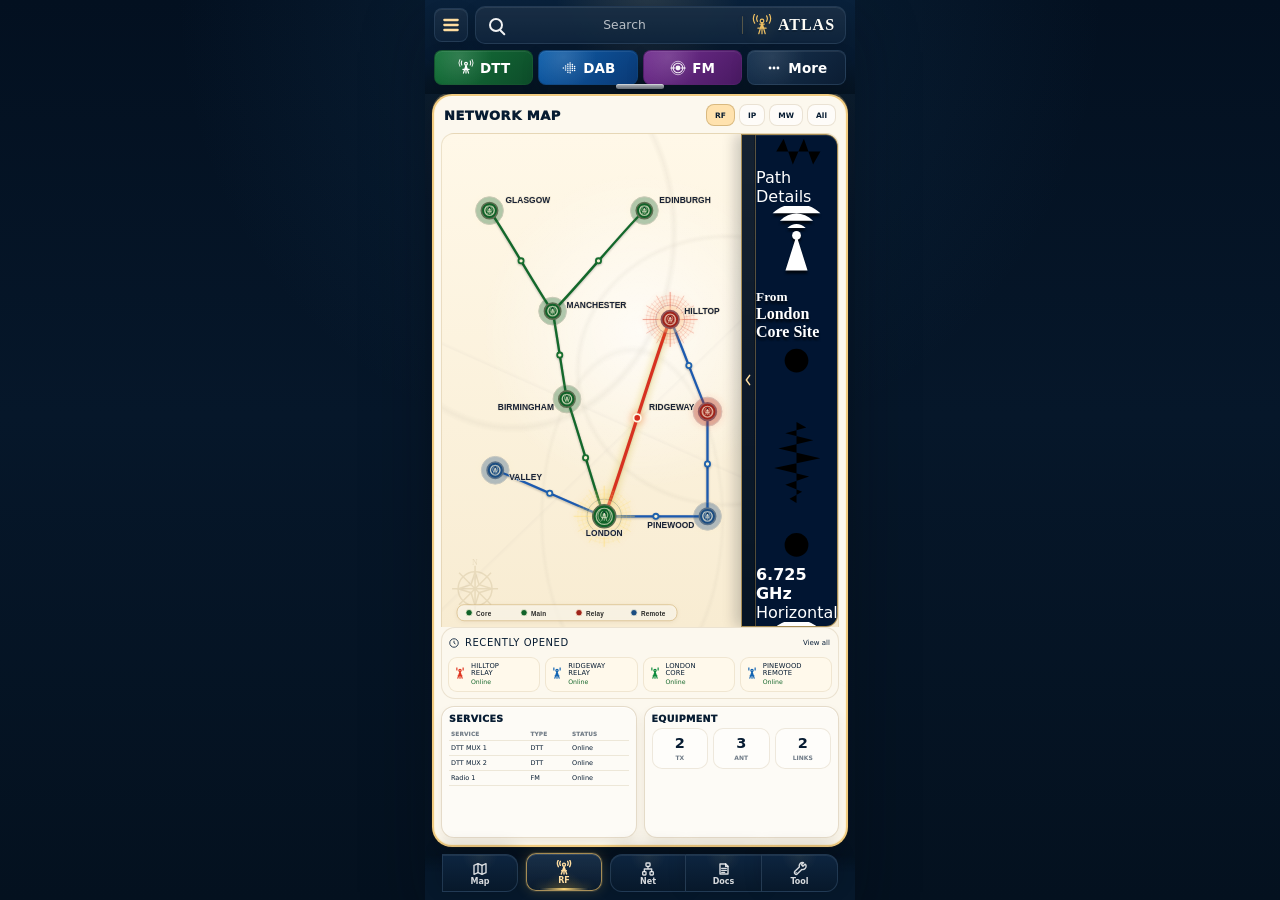
==== commit 790a9006: "Update index.html" ====
--- a/index.html
+++ b/index.html
@@ -35,89 +35,77 @@
                   </svg>
                 </label>
 
-                <div class="rf-path-pane-body is-svg-card">
-                  <svg class="rf-path-card-vertical" viewBox="0 0 270 1080" role="img" aria-label="Selected path details">
+                <div class="rf-path-pane-body is-panel">
+                  <header class="rf-path-pane-title">
+                    <svg class="rf-path-title-wave" viewBox="0 0 44 18" aria-hidden="true">
+                      <path d="M2 9h9l4-7 5 14 6-14 5 14 4-7h7" />
+                    </svg>
+                    <span>Path Details</span>
+                  </header>
+
+                  <section class="rf-path-site is-from" aria-label="From site">
+                    <span class="rf-path-mast">
+                      <svg viewBox="0 0 44 44" aria-hidden="true">
+                        <path d="M22 16v19M14 35h16M16 35l6-19 6 19" />
+                        <circle cx="22" cy="16" r="2.4" />
+                        <path d="M17 12c3-3 7-3 10 0M13 8c5.4-5.2 12.6-5.2 18 0M9 4c7.4-7 18.6-7 26 0" />
+                      </svg>
+                    </span>
+                    <span class="rf-path-site-copy">
+                      <small>From</small>
+                      <b>London</b>
+                      <b>Core Site</b>
+                    </span>
+                  </section>
+
+                  <svg class="rf-path-signal-vertical" viewBox="0 0 58 160" aria-label="RF path signal">
                     <defs>
-                      <linearGradient id="rfPathSignal" x1="343" x2="741" gradientUnits="userSpaceOnUse">
+                      <linearGradient id="rfPaneSignalVertical" x1="0" x2="132" gradientUnits="userSpaceOnUse">
                         <stop offset="0" stop-color="#8cff43"/>
-                        <stop offset=".08" stop-color="#8cff43"/>
-                        <stop offset=".16" stop-color="#f5ff69"/>
-                        <stop offset=".42" stop-color="#f5ff69"/>
-                        <stop offset=".50" stop-color="#ffd94f"/>
-                        <stop offset=".62" stop-color="#ffb24c"/>
-                        <stop offset=".72" stop-color="#ff9a42"/>
-                        <stop offset=".92" stop-color="#ff7a3b"/>
+                        <stop offset=".12" stop-color="#f5ff69"/>
+                        <stop offset=".44" stop-color="#f5ff69"/>
+                        <stop offset=".54" stop-color="#ffd94f"/>
+                        <stop offset=".68" stop-color="#ffb24c"/>
+                        <stop offset=".84" stop-color="#ff8d40"/>
                         <stop offset="1" stop-color="#ff4432"/>
                       </linearGradient>
-
-                      <pattern id="rfPathScan" width="12" height="270" patternUnits="userSpaceOnUse">
-                        <path d="M1 0V270" stroke="#fff" stroke-opacity=".035"/>
-                        <path d="M8 0V270" stroke="#76a3ca" stroke-opacity=".025"/>
-                      </pattern>
-
-                      <symbol id="rfPathMast" viewBox="0 0 44 44">
-                        <path d="M22 16v19M14 35h16M16 35l6-19 6 19" fill="none" stroke="currentColor" stroke-width="3" stroke-linecap="round" stroke-linejoin="round"/>
-                        <circle cx="22" cy="16" r="2.4" fill="currentColor"/>
-                        <path d="M17 12c3-3 7-3 10 0M13 8c5.4-5.2 12.6-5.2 18 0M9 4c7.4-7 18.6-7 26 0" fill="none" stroke="currentColor" stroke-width="3" stroke-linecap="round"/>
-                      </symbol>
                     </defs>
 
-                    <g class="rf-path-card-art" transform="translate(270 0) rotate(90)">
-                      <rect x="8" y="5" width="1064" height="260" rx="31" fill="#011532" filter="drop-shadow(0 8px 9px rgba(0,0,0,.32))"/>
-                      <rect x="13" y="10" width="1054" height="250" rx="27" fill="url(#rfPathScan)" opacity=".72"/>
-
-                      <path d="M42 38h21l6-11 8 24 8-31 8 27 6-9h20" fill="none" stroke="#fff" stroke-width="3.4" stroke-linecap="round" stroke-linejoin="round"/>
-                      <text x="136" y="44" class="rf-path-title" font-size="27" letter-spacing="1.5">PATH DETAILS</text>
-
-                      <circle cx="87" cy="104" r="33" fill="#01431c" stroke="#5e6e51" stroke-width="4"/>
-                      <use href="#rfPathMast" x="65" y="82" width="44" height="44" color="#fff"/>
-                      <text x="138" y="84" class="rf-path-label" font-size="15">FROM</text>
-                      <text x="138" y="108" class="rf-path-site" font-size="27" letter-spacing=".6">LONDON</text>
-                      <text x="138" y="132" class="rf-path-site" font-size="27" letter-spacing=".6">CORE SITE</text>
-
-                      <path class="rf-path-signal" d="M343 82 L500 82 L506 74 L512 88 L520 68 L528 93 L540 47 L552 103 L563 66 L572 92 L580 73 L586 86 L588 82 L741 82"/>
-                      <circle class="rf-path-node-green" cx="343" cy="82" r="12" fill="#fff" stroke="#8dff49" stroke-width="5"/>
-                      <circle class="rf-path-node-red" cx="741" cy="82" r="12" fill="#fff" stroke="#ff4931" stroke-width="5"/>
-
-                      <text x="542" y="126" text-anchor="middle" class="rf-path-freq" font-size="31" letter-spacing=".5">6.725 GHz</text>
-                      <text x="542" y="149" text-anchor="middle" class="rf-path-label" font-size="15" letter-spacing="3">HORIZONTAL</text>
-
-                      <text x="800" y="84" class="rf-path-label" font-size="15">TO</text>
-                      <text x="936" y="108" text-anchor="end" class="rf-path-site" font-size="27" letter-spacing=".6">HILLTOP</text>
-                      <text x="936" y="132" text-anchor="end" class="rf-path-site" font-size="27" letter-spacing=".6">RELAY SITE</text>
-                      <circle cx="1006" cy="104" r="33" fill="#5f1217" stroke="#8e575d" stroke-width="4"/>
-                      <use href="#rfPathMast" x="984" y="82" width="44" height="44" color="#fff"/>
-
-                      <line x1="43" y1="166" x2="1038" y2="166" stroke="#b9c6d7" stroke-opacity=".20" stroke-width="2"/>
-
-                      <g>
-                        <line x1="212" y1="184" x2="212" y2="236" class="rf-path-divider"/>
-                        <line x1="392" y1="184" x2="392" y2="236" class="rf-path-divider"/>
-                        <line x1="568" y1="184" x2="568" y2="236" class="rf-path-divider"/>
-                        <line x1="743" y1="184" x2="743" y2="236" class="rf-path-divider"/>
-                        <line x1="910" y1="184" x2="910" y2="236" class="rf-path-divider"/>
-
-                        <text x="58" y="195" class="rf-path-metric-label">SERVICE</text>
-                        <text x="58" y="228" class="rf-path-metric-value" letter-spacing=".2">DTT MUX 1</text>
-
-                        <text x="250" y="195" class="rf-path-metric-label">BANDWIDTH</text>
-                        <text x="250" y="228" class="rf-path-metric-value">28 MHz</text>
-
-                        <text x="430" y="195" class="rf-path-metric-label">MODULATION</text>
-                        <text x="430" y="228" class="rf-path-metric-value">64QAM</text>
-
-                        <text x="606" y="195" class="rf-path-metric-label">TX POWER</text>
-                        <text x="606" y="228" class="rf-path-metric-value">18 dBm</text>
-
-                        <text x="780" y="195" class="rf-path-metric-label">AVAILABILITY</text>
-                        <text x="780" y="228" class="rf-path-metric-value">99.98%</text>
-
-                        <text x="942" y="195" class="rf-path-metric-label">STATUS</text>
-                        <circle class="rf-path-node-green" cx="948" cy="218" r="8.5" fill="#8dff49"/>
-                        <text x="968" y="228" class="rf-path-metric-value" font-size="21">ONLINE</text>
-                      </g>
+                    <g class="rf-signal-turned" transform="translate(29 14) rotate(90)">
+                      <path d="M0 0 L44 0 L48 -7 L52 8 L57 -12 L63 13 L70 -17 L77 16 L83 -9 L89 8 L94 -4 L99 5 L102 0 L132 0" />
+                      <circle class="is-green" cx="0" cy="0" r="8.5" />
+                      <circle class="is-red" cx="132" cy="0" r="8.5" />
                     </g>
                   </svg>
+
+                  <div class="rf-path-frequency">
+                    <strong>6.725 GHz</strong>
+                    <span>Horizontal</span>
+                  </div>
+
+                  <section class="rf-path-site is-to" aria-label="To site">
+                    <span class="rf-path-mast">
+                      <svg viewBox="0 0 44 44" aria-hidden="true">
+                        <path d="M22 16v19M14 35h16M16 35l6-19 6 19" />
+                        <circle cx="22" cy="16" r="2.4" />
+                        <path d="M17 12c3-3 7-3 10 0M13 8c5.4-5.2 12.6-5.2 18 0M9 4c7.4-7 18.6-7 26 0" />
+                      </svg>
+                    </span>
+                    <span class="rf-path-site-copy">
+                      <small>To</small>
+                      <b>Hilltop</b>
+                      <b>Relay Site</b>
+                    </span>
+                  </section>
+
+                  <dl class="rf-path-data">
+                    <div><dt>Service</dt><dd>DTT MUX 1</dd></div>
+                    <div><dt>Band</dt><dd>28 MHz</dd></div>
+                    <div><dt>Mod</dt><dd>64QAM</dd></div>
+                    <div><dt>Power</dt><dd>18 dBm</dd></div>
+                    <div><dt>Avail</dt><dd>99.98%</dd></div>
+                    <div><dt>Status</dt><dd><i></i>Online</dd></div>
+                  </dl>
                 </div>
               </aside>
             </div>
--- a/rf.css
+++ b/rf.css
@@ -1,14 +1,10 @@
 /* =========================================================
    RF ATLAS — RF PAGE STYLES
-   This file owns only the RF page content inside the shell.
-   Shell/chrome styling belongs in shell.css.
+   Owns only the RF content inside the shell.
 ========================================================= */
 
 
-/* =========================================================
-   01. RF CONTENT CANVAS
-   The cream RF dashboard area.
-========================================================= */
+/* 01. RF canvas and layout. */
 
 .phone[data-page="rf"] .content-canvas {
   overflow: hidden;
@@ -29,10 +25,7 @@
 }
 
 
-/* =========================================================
-   02. NETWORK HEADER
-   Title and RF/IP/MW/All buttons.
-========================================================= */
+/* 02. Network title and filter buttons. */
 
 .rf-network {
   flex: 1 1 auto;
@@ -85,10 +78,7 @@
 }
 
 
-/* =========================================================
-   03. MAP + RECENTLY OPENED BLOCK
-   Map paper owns the graph and side Path Details pane.
-========================================================= */
+/* 03. Network map card. */
 
 .rf-map-recent {
   min-height: 0;
@@ -98,7 +88,6 @@
   overflow: hidden;
   border: 0;
   background: transparent;
-  box-shadow: none;
 }
 
 .rf-map-paper {
@@ -156,10 +145,7 @@
 }
 
 
-/* =========================================================
-   04. PATH DETAILS SIDE PANE
-   Collapsible vertical pane inside the Network Map card.
-========================================================= */
+/* 04. Collapsible path pane and rotated original path SVG. */
 
 .rf-path-toggle {
   position: absolute;
@@ -170,9 +156,6 @@
 }
 
 .rf-path-pane {
-  --pane-line: rgba(255,255,255,0.13);
-  --pane-soft: rgba(219,228,242,0.76);
-
   position: absolute;
   top: 0;
   right: 0;
@@ -184,9 +167,7 @@
   color: #fff;
   border: 1px solid rgba(237,191,99,0.70);
   border-radius: 0 12px 12px 0;
-  background:
-    radial-gradient(circle at 45% 0%, rgba(255,210,100,0.10), transparent 34%),
-    linear-gradient(180deg, #0b243e 0%, #06182b 100%);
+  background: #011532;
   box-shadow:
     inset 0 1px 0 rgba(255,255,255,0.10),
     -6px 0 14px rgba(3,10,20,0.20);
@@ -218,7 +199,6 @@
 .rf-path-handle svg {
   width: 8px;
   height: 14px;
-  transform: rotate(0deg);
   transition: transform 180ms ease;
 }
 
@@ -226,262 +206,74 @@
   transform: rotate(180deg);
 }
 
-.rf-path-pane-body.is-clean {
+.rf-path-pane-body.is-svg-card {
+  position: relative;
   height: 100%;
   min-height: 0;
-  padding: 5px 6px 5px 7px;
-  display: grid;
-  grid-template-rows: 22px minmax(0, 1fr) auto;
-  gap: 5px;
-  overflow: hidden;
-}
-
-.rf-path-pane-head {
-  min-width: 0;
-  display: grid;
-  grid-template-columns: 18px minmax(0, 1fr);
-  grid-template-rows: 1fr 1fr;
-  align-items: center;
-  gap: 0 4px;
-  padding-bottom: 4px;
-  border-bottom: 1px solid var(--pane-line);
-}
-
-.rf-path-pane-head .rf-path-wave {
-  grid-row: 1 / 3;
-  width: 16px;
-  height: 11px;
-  color: var(--gold-soft);
-}
-
-.rf-path-pane-head strong {
-  min-width: 0;
-  color: var(--gold-soft);
+  padding: 0;
+  overflow: hidden;
+  background: #011532;
+}
+
+.rf-path-card-vertical {
+  width: 100%;
+  height: 100%;
+  display: block;
+}
+
+.rf-path-title,
+.rf-path-site,
+.rf-path-freq {
   font-family: Georgia, "Times New Roman", serif;
-  font-size: 8px;
-  line-height: 0.86;
-  letter-spacing: 0.07em;
-  text-transform: uppercase;
-  white-space: nowrap;
-}
-
-.rf-path-wave {
-  width: 16px;
-  height: 10px;
-  background:
-    linear-gradient(135deg, transparent 0 28%, currentColor 29% 35%, transparent 36% 100%),
-    linear-gradient(45deg, transparent 0 39%, currentColor 40% 46%, transparent 47% 100%);
-  opacity: 0.95;
-}
-
-.rf-path-ends {
-  min-height: 0;
-  display: grid;
-  grid-template-rows: auto minmax(40px, 1fr) auto auto;
-  gap: 5px;
-  overflow: hidden;
-}
-
-.rf-path-end {
-  min-width: 0;
-  display: grid;
-  grid-template-columns: 20px minmax(0, 1fr);
-  gap: 5px;
-  align-items: center;
-}
-
-.rf-path-site-dot {
-  width: 20px;
-  height: 20px;
-  display: grid;
-  place-items: center;
-  border-radius: 999px;
-  background: rgba(255,255,255,0.05);
-}
-
-.rf-path-site-dot svg {
-  width: 15px;
-  height: 15px;
-  stroke-width: 1.8;
-}
-
-.rf-path-end.is-from .rf-path-site-dot {
-  color: #8cff43;
-  border: 1px solid rgba(140,255,67,0.46);
-  box-shadow: 0 0 7px rgba(140,255,67,0.18);
-}
-
-.rf-path-end.is-to .rf-path-site-dot {
-  color: #ff6a4b;
-  border: 1px solid rgba(255,90,58,0.46);
-  box-shadow: 0 0 7px rgba(255,90,58,0.18);
-}
-
-.rf-path-site-copy {
-  min-width: 0;
-  display: block;
-  overflow: hidden;
-}
-
-.rf-path-site-copy small {
-  display: block;
-  margin: 0 0 1px;
-  color: var(--pane-soft);
-  font-size: 5.6px;
-  font-weight: 800;
-  letter-spacing: 0.15em;
-  text-transform: uppercase;
-}
-
-.rf-path-site-copy b {
-  display: block;
-  max-width: 100%;
-  color: #fff;
-  overflow: hidden;
-  font-family: Georgia, "Times New Roman", serif;
-  font-size: 8.4px;
+  fill: #fff;
   font-weight: 700;
-  line-height: 0.92;
-  text-transform: uppercase;
-  text-overflow: clip;
-  white-space: nowrap;
-  text-shadow: 0 2px 1px rgba(0,0,0,0.55);
-}
-
-.rf-path-mini-flow {
-  position: relative;
-  min-height: 0;
-  display: grid;
-  grid-template-rows: 9px 1fr minmax(31px, 43px) 1fr 9px;
-  justify-items: center;
-  align-items: stretch;
-}
-
-.rf-mini-node {
-  width: 9px;
-  height: 9px;
-  border-radius: 999px;
-  background: #fff;
-  z-index: 2;
-}
-
-.rf-mini-node.is-green {
-  border: 2.2px solid #8cff43;
-  box-shadow: 0 0 7px rgba(140,255,67,0.72);
-}
-
-.rf-mini-node.is-red {
-  border: 2.2px solid #ff4931;
-  box-shadow: 0 0 7px rgba(255,68,50,0.72);
-}
-
-.rf-mini-line {
-  width: 2px;
-  min-height: 8px;
-  border-radius: 99px;
-  background: linear-gradient(180deg, #8cff43, #ffd94f);
-  box-shadow: 0 0 6px rgba(255,215,80,0.45);
-}
-
-.rf-mini-line.is-red {
-  background: linear-gradient(180deg, #ffb24c, #ff4931);
-}
-
-.rf-mini-wave {
-  width: 34px;
-  height: 100%;
-  min-height: 31px;
-  max-height: 43px;
-  overflow: visible;
-  filter: drop-shadow(0 0 5px rgba(255,215,80,0.70));
-}
-
-.rf-mini-wave path {
+  filter: drop-shadow(0 3px 1px rgba(0,0,0,.72));
+}
+
+.rf-path-label,
+.rf-path-metric-label {
+  fill: #b9bfcc;
+  font-weight: 700;
+  letter-spacing: 3px;
+}
+
+.rf-path-metric-label {
+  fill: #b7bfcc;
+  font-size: 13px;
+  letter-spacing: 1.5px;
+}
+
+.rf-path-metric-value {
+  fill: #fff;
+  font-size: 22px;
+  font-weight: 700;
+}
+
+.rf-path-divider {
+  stroke: #b9c6d7;
+  stroke-opacity: .18;
+  stroke-width: 2;
+}
+
+.rf-path-signal {
   fill: none;
-  stroke: url(#rfPaneSignal);
-  stroke-width: 3.4;
+  stroke: url(#rfPathSignal);
+  stroke-width: 3.6;
   stroke-linecap: round;
   stroke-linejoin: round;
-}
-
-.rf-path-frequency {
-  margin-top: -1px;
-  text-align: center;
-}
-
-.rf-path-frequency strong {
-  display: block;
-  color: var(--gold-soft);
-  font-family: Georgia, "Times New Roman", serif;
-  font-size: 10.4px;
-  line-height: 1;
-  white-space: nowrap;
-  text-shadow: 0 2px 1px rgba(0,0,0,0.55);
-}
-
-.rf-path-frequency span {
-  display: block;
-  margin-top: 2px;
-  color: var(--pane-soft);
-  font-size: 5.7px;
-  font-weight: 850;
-  letter-spacing: 0.13em;
-  text-transform: uppercase;
-}
-
-
-/* =========================================================
-   05. PATH DETAILS DATA LIST
-========================================================= */
-
-.rf-path-data.is-clean {
-  margin: 0;
-  padding: 4px 0 0;
-  display: grid;
-  gap: 0;
-  border-top: 1px solid var(--pane-line);
-}
-
-.rf-path-data.is-clean div {
-  display: grid;
-  grid-template-columns: minmax(0, 1fr) auto;
-  align-items: center;
-  gap: 4px;
-  min-height: 12px;
-  border-bottom: 1px solid rgba(255,255,255,0.08);
-}
-
-.rf-path-data.is-clean dt {
-  color: rgba(218,226,240,0.76);
-  font-size: 5.6px;
-  font-weight: 850;
-  letter-spacing: 0.07em;
-  text-transform: uppercase;
-}
-
-.rf-path-data.is-clean dd {
-  margin: 0;
-  color: #fff;
-  font-size: 5.9px;
-  font-weight: 850;
-  white-space: nowrap;
-}
-
-.rf-path-data.is-clean i {
-  display: inline-block;
-  width: 5px;
-  height: 5px;
-  margin-right: 3px;
-  border-radius: 999px;
-  background: #8cff43;
-  box-shadow: 0 0 6px rgba(140,255,67,0.76);
-}
-
-
-/* =========================================================
-   06. GENERATED DEMO MAP
-   rf-demo-map.js draws these classes.
-========================================================= */
+  filter: drop-shadow(0 0 6px rgba(255,225,70,.95));
+}
+
+.rf-path-node-green {
+  filter: drop-shadow(0 0 8px rgba(140,255,67,.85));
+}
+
+.rf-path-node-red {
+  filter: drop-shadow(0 0 8px rgba(255,68,50,.85));
+}
+
+
+/* 05. Generated demo map. */
 
 .demo-map-bg {
   fill: transparent;
@@ -541,30 +333,21 @@
 }
 
 .demo-node .halo {
-  opacity: 0.26;
+  opacity: 0.32;
+  filter: drop-shadow(0 0 4px rgba(255,226,146,0.24));
 }
 
 .demo-node.is-selected .selected-halo {
-  opacity: 0.30;
+  opacity: 0.34;
   fill: #ffe3a0;
-}
-
-
-.demo-node.is-selected.relay .selected-halo {
-  fill: #ff5d32;
-  opacity: 0.20;
-}
-
-.demo-node.is-selected.relay .selected-ring {
-  stroke: rgba(215,59,35,0.80);
-  opacity: 0.42;
-  filter:
-    drop-shadow(0 0 5px rgba(255,93,50,0.62))
-    drop-shadow(0 0 12px rgba(255,93,50,0.28));
+  filter: drop-shadow(0 0 8px rgba(255,213,80,0.52));
 }
 
 .demo-original-halo {
   pointer-events: none;
+  filter:
+    drop-shadow(0 0 4px rgba(255,213,80,0.54))
+    drop-shadow(0 0 10px rgba(255,213,80,0.28));
 }
 
 .demo-original-halo .relay-halo-ring {
@@ -591,6 +374,12 @@
   opacity: 0.42;
 }
 
+.demo-node.relay .demo-original-halo {
+  filter:
+    drop-shadow(0 0 4px rgba(255,93,50,0.58))
+    drop-shadow(0 0 10px rgba(255,93,50,0.30));
+}
+
 .demo-node.relay .demo-original-halo .relay-halo-ring {
   stroke: rgba(215,59,35,0.92);
   opacity: 0.34;
@@ -710,9 +499,7 @@
 }
 
 
-/* =========================================================
-   07. RECENTLY OPENED
-========================================================= */
+/* 06. Recently opened. */
 
 .rf-recent {
   position: relative;
@@ -726,7 +513,6 @@
   border: 1px solid rgba(130,91,22,0.14);
   border-radius: 14px;
   background: #fcf8ee;
-  box-shadow: none;
 }
 
 .rf-recent-head {
@@ -811,10 +597,7 @@
 }
 
 
-/* =========================================================
-   08. LOWER CARDS
-   Services and Equipment.
-========================================================= */
+/* 07. Services and Equipment. */
 
 .rf-bottom {
   flex: 0 0 18%;
@@ -900,9 +683,7 @@
 }
 
 
-/* =========================================================
-   09. SMALL SCREEN TRIM
-========================================================= */
+/* 08. Small-screen trim. */
 
 @media (max-width: 390px) {
   .rf-home {
@@ -923,20 +704,6 @@
     --path-handle-width: 13px;
   }
 
-  .rf-path-pane-body.is-clean {
-    padding-inline: 5px;
-    gap: 4px;
-  }
-
-  .rf-path-site-copy b {
-    font-size: 7.8px;
-  }
-
-  .rf-path-data.is-clean dt,
-  .rf-path-data.is-clean dd {
-    font-size: 5.35px;
-  }
-
   .rf-recent-grid {
     gap: 4px;
   }
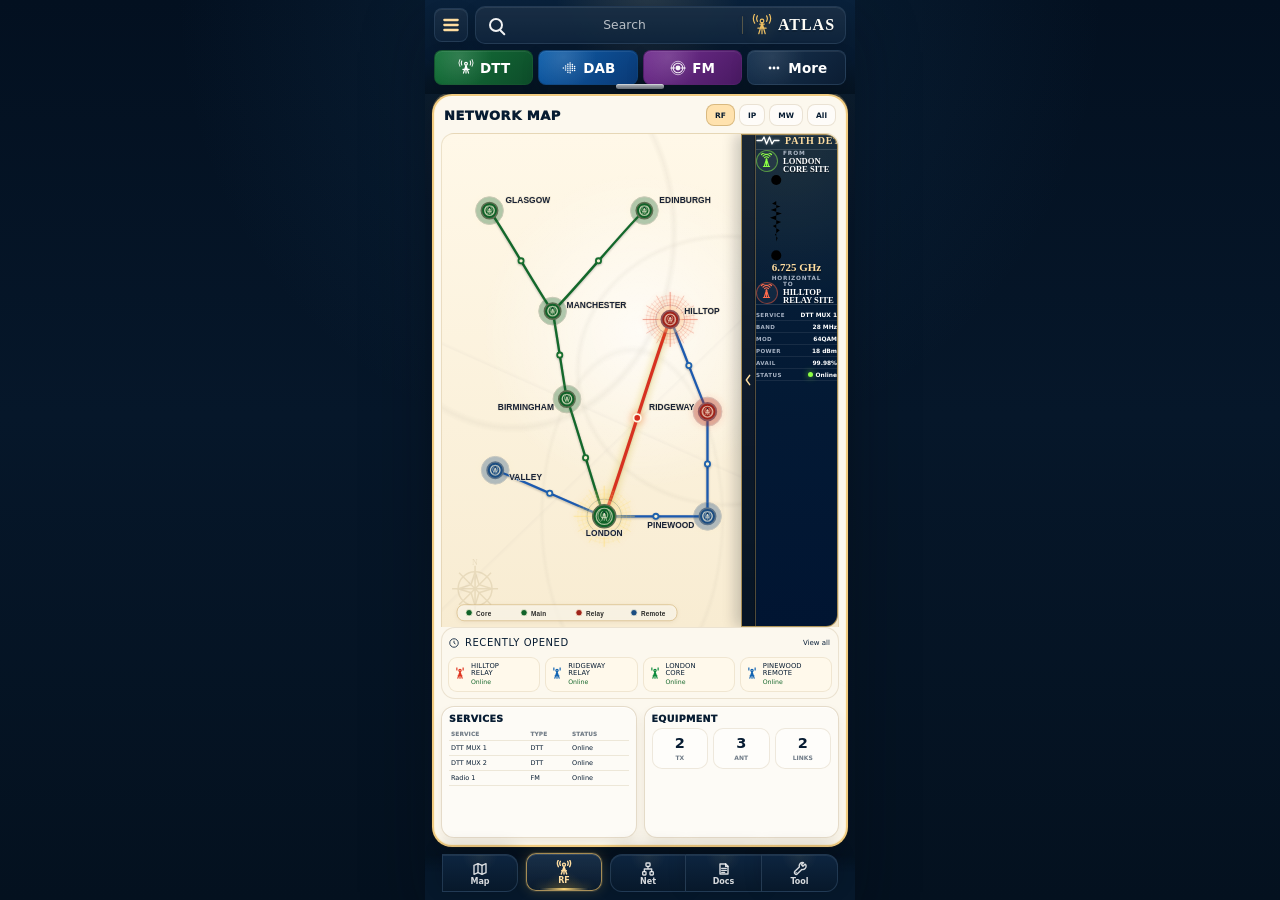
==== commit 28ff1e03: "Update index.html" ====
--- a/index.html
+++ b/index.html
@@ -35,20 +35,20 @@
                   </svg>
                 </label>
 
-                <div class="rf-path-pane-body is-panel">
+                <div class="rf-path-pane-body">
                   <header class="rf-path-pane-title">
-                    <svg class="rf-path-title-wave" viewBox="0 0 44 18" aria-hidden="true">
-                      <path d="M2 9h9l4-7 5 14 6-14 5 14 4-7h7" />
+                    <svg class="rf-path-title-wave" viewBox="0 0 48 18" aria-hidden="true">
+                      <path d="M2 9h10l4-7 5 14 6-14 5 14 4-7h10"/>
                     </svg>
                     <span>Path Details</span>
                   </header>
 
                   <section class="rf-path-site is-from" aria-label="From site">
-                    <span class="rf-path-mast">
-                      <svg viewBox="0 0 44 44" aria-hidden="true">
-                        <path d="M22 16v19M14 35h16M16 35l6-19 6 19" />
-                        <circle cx="22" cy="16" r="2.4" />
-                        <path d="M17 12c3-3 7-3 10 0M13 8c5.4-5.2 12.6-5.2 18 0M9 4c7.4-7 18.6-7 26 0" />
+                    <span class="rf-path-mast" aria-hidden="true">
+                      <svg viewBox="0 0 44 44">
+                        <path d="M22 16v19M14 35h16M16 35l6-19 6 19"/>
+                        <circle cx="22" cy="16" r="2.4"/>
+                        <path d="M17 12c3-3 7-3 10 0M13 8c5.4-5.2 12.6-5.2 18 0M9 4c7.4-7 18.6-7 26 0"/>
                       </svg>
                     </span>
                     <span class="rf-path-site-copy">
@@ -58,24 +58,22 @@
                     </span>
                   </section>
 
-                  <svg class="rf-path-signal-vertical" viewBox="0 0 58 160" aria-label="RF path signal">
+                  <svg class="rf-path-signal-vertical" viewBox="0 0 58 128" aria-label="6.725 GHz selected path">
                     <defs>
-                      <linearGradient id="rfPaneSignalVertical" x1="0" x2="132" gradientUnits="userSpaceOnUse">
+                      <linearGradient id="rfPaneSignalVertical" x1="0" y1="8" x2="0" y2="120" gradientUnits="userSpaceOnUse">
                         <stop offset="0" stop-color="#8cff43"/>
-                        <stop offset=".12" stop-color="#f5ff69"/>
-                        <stop offset=".44" stop-color="#f5ff69"/>
+                        <stop offset=".14" stop-color="#f5ff69"/>
+                        <stop offset=".42" stop-color="#f5ff69"/>
                         <stop offset=".54" stop-color="#ffd94f"/>
-                        <stop offset=".68" stop-color="#ffb24c"/>
-                        <stop offset=".84" stop-color="#ff8d40"/>
+                        <stop offset=".70" stop-color="#ffb24c"/>
+                        <stop offset=".86" stop-color="#ff8d40"/>
                         <stop offset="1" stop-color="#ff4432"/>
                       </linearGradient>
                     </defs>
 
-                    <g class="rf-signal-turned" transform="translate(29 14) rotate(90)">
-                      <path d="M0 0 L44 0 L48 -7 L52 8 L57 -12 L63 13 L70 -17 L77 16 L83 -9 L89 8 L94 -4 L99 5 L102 0 L132 0" />
-                      <circle class="is-green" cx="0" cy="0" r="8.5" />
-                      <circle class="is-red" cx="132" cy="0" r="8.5" />
-                    </g>
+                    <path class="rf-path-signal-line" d="M29 10V40L23 44L35 48L21 53L37 58L20 64L36 70L24 76L34 82L27 88L31 93L29 98V118"/>
+                    <circle class="rf-path-signal-node is-green" cx="29" cy="10" r="7.2"/>
+                    <circle class="rf-path-signal-node is-red" cx="29" cy="118" r="7.2"/>
                   </svg>
 
                   <div class="rf-path-frequency">
@@ -84,11 +82,11 @@
                   </div>
 
                   <section class="rf-path-site is-to" aria-label="To site">
-                    <span class="rf-path-mast">
-                      <svg viewBox="0 0 44 44" aria-hidden="true">
-                        <path d="M22 16v19M14 35h16M16 35l6-19 6 19" />
-                        <circle cx="22" cy="16" r="2.4" />
-                        <path d="M17 12c3-3 7-3 10 0M13 8c5.4-5.2 12.6-5.2 18 0M9 4c7.4-7 18.6-7 26 0" />
+                    <span class="rf-path-mast" aria-hidden="true">
+                      <svg viewBox="0 0 44 44">
+                        <path d="M22 16v19M14 35h16M16 35l6-19 6 19"/>
+                        <circle cx="22" cy="16" r="2.4"/>
+                        <path d="M17 12c3-3 7-3 10 0M13 8c5.4-5.2 12.6-5.2 18 0M9 4c7.4-7 18.6-7 26 0"/>
                       </svg>
                     </span>
                     <span class="rf-path-site-copy">
--- a/rf.css
+++ b/rf.css
@@ -145,7 +145,9 @@
 }
 
 
-/* 04. Collapsible path pane and rotated original path SVG. */
+/* 04. Collapsible path pane and SVG detail pieces.
+   Only the title waveform and the signal line are SVG graphics.
+   The first/signal SVG is turned vertically; the rest is normal layout. */
 
 .rf-path-toggle {
   position: absolute;
@@ -167,7 +169,9 @@
   color: #fff;
   border: 1px solid rgba(237,191,99,0.70);
   border-radius: 0 12px 12px 0;
-  background: #011532;
+  background:
+    radial-gradient(circle at 48% 0%, rgba(255,215,115,0.10), transparent 34%),
+    linear-gradient(180deg, #061f38 0%, #011532 100%);
   box-shadow:
     inset 0 1px 0 rgba(255,255,255,0.10),
     -6px 0 14px rgba(3,10,20,0.20);
@@ -206,70 +210,227 @@
   transform: rotate(180deg);
 }
 
-.rf-path-pane-body.is-svg-card {
-  position: relative;
-  height: 100%;
+.rf-path-pane-body.is-panel {
+  width: 200%;
+  height: 200%;
   min-height: 0;
-  padding: 0;
-  overflow: hidden;
-  background: #011532;
-}
-
-.rf-path-card-vertical {
+  padding: 6px 7px;
+  display: grid;
+  grid-template-rows: 18px auto minmax(70px, 1fr) 28px auto auto;
+  gap: 5px;
+  overflow: hidden;
+  transform: scale(0.5);
+  transform-origin: top left;
+}
+
+.rf-path-pane-title {
+  min-width: 0;
+  display: grid;
+  grid-template-columns: 24px minmax(0, 1fr);
+  align-items: center;
+  gap: 5px;
+  padding-bottom: 3px;
+  border-bottom: 1px solid rgba(255,255,255,0.14);
+}
+
+.rf-path-title-wave {
+  width: 24px;
+  height: 11px;
+  overflow: visible;
+}
+
+.rf-path-title-wave path {
+  fill: none;
+  stroke: #fff;
+  stroke-width: 2.6;
+  stroke-linecap: round;
+  stroke-linejoin: round;
+  filter: drop-shadow(0 0 3px rgba(255,255,255,0.35));
+}
+
+.rf-path-pane-title span {
+  color: var(--gold-soft);
+  font-family: Georgia, "Times New Roman", serif;
+  font-size: 10px;
+  font-weight: 700;
+  letter-spacing: 0.08em;
+  line-height: 1;
+  text-transform: uppercase;
+  white-space: nowrap;
+}
+
+.rf-path-site {
+  min-width: 0;
+  display: grid;
+  grid-template-columns: 22px minmax(0, 1fr);
+  align-items: center;
+  gap: 5px;
+}
+
+.rf-path-mast {
+  width: 22px;
+  height: 22px;
+  display: grid;
+  place-items: center;
+  border-radius: 999px;
+  background: rgba(255,255,255,0.05);
+}
+
+.rf-path-mast svg {
+  width: 17px;
+  height: 17px;
+}
+
+.rf-path-mast path {
+  fill: none;
+  stroke: currentColor;
+  stroke-width: 3;
+  stroke-linecap: round;
+  stroke-linejoin: round;
+}
+
+.rf-path-mast circle {
+  fill: currentColor;
+}
+
+.rf-path-site.is-from .rf-path-mast {
+  color: #8cff43;
+  border: 1px solid rgba(140,255,67,0.48);
+}
+
+.rf-path-site.is-to .rf-path-mast {
+  color: #ff6a4b;
+  border: 1px solid rgba(255,90,58,0.48);
+}
+
+.rf-path-site-copy {
+  min-width: 0;
+  display: block;
+  overflow: hidden;
+}
+
+.rf-path-site-copy small {
+  display: block;
+  margin: 0 0 1px;
+  color: rgba(219,228,242,0.76);
+  font-size: 5.8px;
+  font-weight: 800;
+  letter-spacing: 0.15em;
+  text-transform: uppercase;
+}
+
+.rf-path-site-copy b {
+  display: block;
+  max-width: 100%;
+  overflow: hidden;
+  color: #fff;
+  font-family: Georgia, "Times New Roman", serif;
+  font-size: 8.6px;
+  font-weight: 700;
+  line-height: 0.93;
+  text-transform: uppercase;
+  white-space: nowrap;
+  text-shadow: 0 2px 1px rgba(0,0,0,0.55);
+}
+
+.rf-path-signal-vertical {
   width: 100%;
   height: 100%;
-  display: block;
-}
-
-.rf-path-title,
-.rf-path-site,
-.rf-path-freq {
-  font-family: Georgia, "Times New Roman", serif;
-  fill: #fff;
-  font-weight: 700;
-  filter: drop-shadow(0 3px 1px rgba(0,0,0,.72));
-}
-
-.rf-path-label,
-.rf-path-metric-label {
-  fill: #b9bfcc;
-  font-weight: 700;
-  letter-spacing: 3px;
-}
-
-.rf-path-metric-label {
-  fill: #b7bfcc;
-  font-size: 13px;
-  letter-spacing: 1.5px;
-}
-
-.rf-path-metric-value {
-  fill: #fff;
-  font-size: 22px;
-  font-weight: 700;
-}
-
-.rf-path-divider {
-  stroke: #b9c6d7;
-  stroke-opacity: .18;
-  stroke-width: 2;
-}
-
-.rf-path-signal {
+  min-height: 70px;
+  overflow: visible;
+}
+
+.rf-signal-turned path {
   fill: none;
-  stroke: url(#rfPathSignal);
-  stroke-width: 3.6;
+  stroke: url(#rfPaneSignalVertical);
+  stroke-width: 3.7;
   stroke-linecap: round;
   stroke-linejoin: round;
-  filter: drop-shadow(0 0 6px rgba(255,225,70,.95));
-}
-
-.rf-path-node-green {
-  filter: drop-shadow(0 0 8px rgba(140,255,67,.85));
-}
-
-.rf-path-node-red {
-  filter: drop-shadow(0 0 8px rgba(255,68,50,.85));
+  filter: drop-shadow(0 0 5px rgba(255,225,70,0.76));
+}
+
+.rf-signal-turned circle {
+  fill: #fff;
+  stroke-width: 4.2;
+}
+
+.rf-signal-turned .is-green {
+  stroke: #8dff49;
+  filter: drop-shadow(0 0 7px rgba(140,255,67,0.76));
+}
+
+.rf-signal-turned .is-red {
+  stroke: #ff4931;
+  filter: drop-shadow(0 0 7px rgba(255,68,50,0.76));
+}
+
+.rf-path-frequency {
+  display: grid;
+  place-items: center;
+  text-align: center;
+}
+
+.rf-path-frequency strong {
+  display: block;
+  color: var(--gold-soft);
+  font-family: Georgia, "Times New Roman", serif;
+  font-size: 11px;
+  line-height: 1;
+  white-space: nowrap;
+  text-shadow: 0 2px 1px rgba(0,0,0,0.55);
+}
+
+.rf-path-frequency span {
+  display: block;
+  margin-top: 2px;
+  color: rgba(219,228,242,0.76);
+  font-size: 5.8px;
+  font-weight: 850;
+  letter-spacing: 0.13em;
+  text-transform: uppercase;
+}
+
+.rf-path-data {
+  margin: 0;
+  padding: 4px 0 0;
+  display: grid;
+  gap: 0;
+  border-top: 1px solid rgba(255,255,255,0.13);
+}
+
+.rf-path-data div {
+  min-height: 12px;
+  display: grid;
+  grid-template-columns: minmax(0,1fr) auto;
+  align-items: center;
+  gap: 4px;
+  border-bottom: 1px solid rgba(255,255,255,0.08);
+}
+
+.rf-path-data dt {
+  color: rgba(218,226,240,0.76);
+  font-size: 5.55px;
+  font-weight: 850;
+  letter-spacing: 0.07em;
+  text-transform: uppercase;
+}
+
+.rf-path-data dd {
+  margin: 0;
+  color: #fff;
+  font-size: 5.9px;
+  font-weight: 850;
+  white-space: nowrap;
+}
+
+.rf-path-data i {
+  display: inline-block;
+  width: 5px;
+  height: 5px;
+  margin-right: 3px;
+  border-radius: 999px;
+  background: #8cff43;
+  box-shadow: 0 0 6px rgba(140,255,67,0.76);
 }
 
 
@@ -722,3 +883,20 @@
     gap: 6px;
   }
 }
+
+
+/* 09. Path pane SVG scale trial.
+   The pane contents are half-scale, and the turned signal SVG is also reduced. */
+.rf-path-signal-vertical {
+  width: 50%;
+  height: 50%;
+  min-height: 35px;
+  justify-self: center;
+  align-self: center;
+}
+
+.rf-signal-turned {
+  transform-box: fill-box;
+  transform-origin: center;
+  transform: scale(0.5);
+}
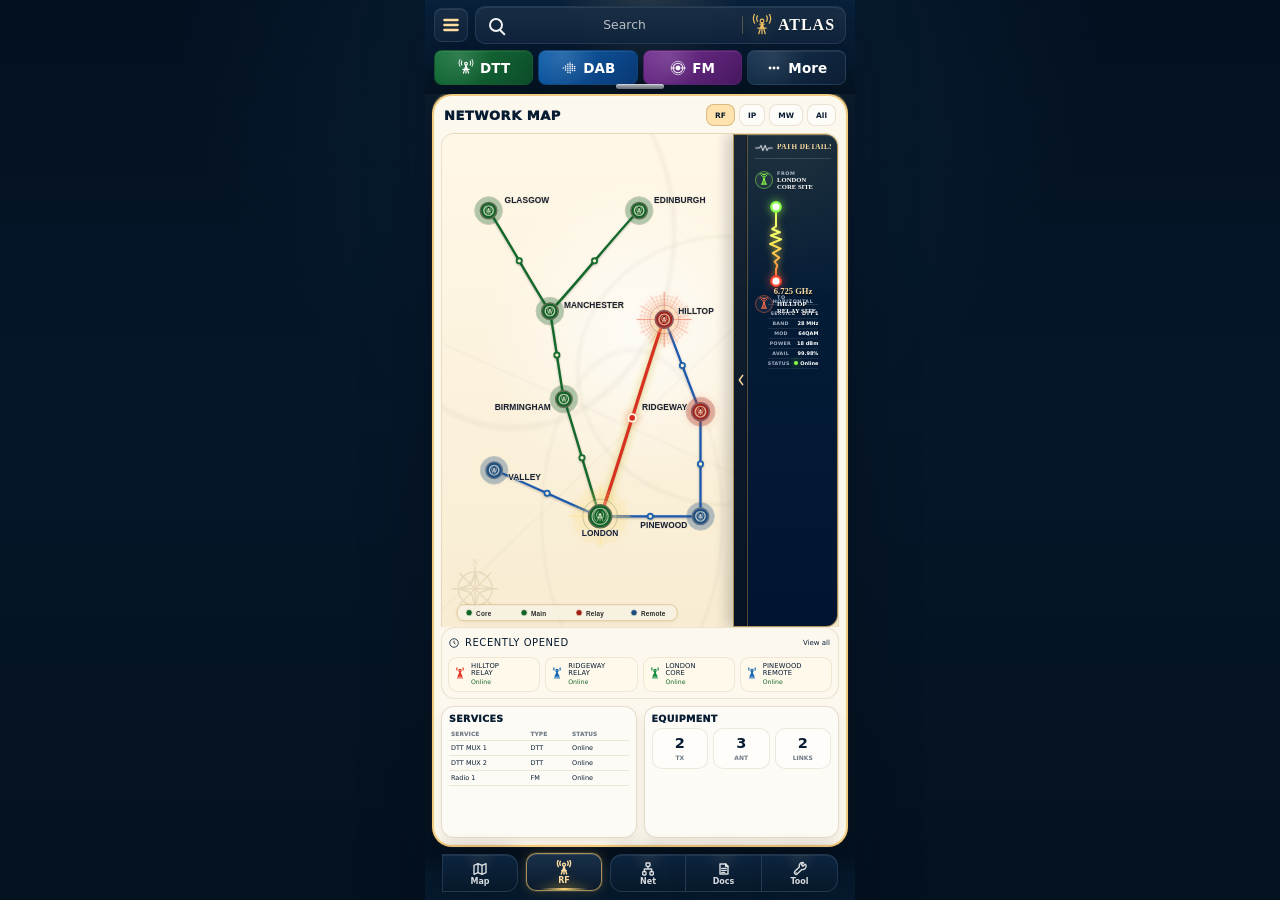
==== commit b8b7827f: "Update index.html" ====
--- a/index.html
+++ b/index.html
@@ -58,28 +58,38 @@
                     </span>
                   </section>
 
-                  <svg class="rf-path-signal-vertical" viewBox="0 0 58 128" aria-label="6.725 GHz selected path">
-                    <defs>
-                      <linearGradient id="rfPaneSignalVertical" x1="0" y1="8" x2="0" y2="120" gradientUnits="userSpaceOnUse">
-                        <stop offset="0" stop-color="#8cff43"/>
-                        <stop offset=".14" stop-color="#f5ff69"/>
-                        <stop offset=".42" stop-color="#f5ff69"/>
-                        <stop offset=".54" stop-color="#ffd94f"/>
-                        <stop offset=".70" stop-color="#ffb24c"/>
-                        <stop offset=".86" stop-color="#ff8d40"/>
-                        <stop offset="1" stop-color="#ff4432"/>
-                      </linearGradient>
-                    </defs>
+                  <section class="rf-path-mid" aria-label="Selected frequency">
+                    <svg class="rf-path-signal-vertical" viewBox="0 0 56 132" aria-label="Selected RF path">
+                      <defs>
+                        <linearGradient id="rfPaneSignalVertical" x1="0" y1="8" x2="0" y2="124" gradientUnits="userSpaceOnUse">
+                          <stop offset="0" stop-color="#8cff43"/>
+                          <stop offset=".14" stop-color="#f5ff69"/>
+                          <stop offset=".42" stop-color="#f5ff69"/>
+                          <stop offset=".55" stop-color="#ffd94f"/>
+                          <stop offset=".70" stop-color="#ffb24c"/>
+                          <stop offset=".86" stop-color="#ff8d40"/>
+                          <stop offset="1" stop-color="#ff4432"/>
+                        </linearGradient>
+                      </defs>
+                      <path class="rf-path-signal-line" d="M28 9V39L22 43L34 48L20 53L36 59L19 66L35 73L23 80L33 87L26 93L30 99L28 105V123"/>
+                      <circle class="rf-path-signal-node is-green" cx="28" cy="9" r="7.2"/>
+                      <circle class="rf-path-signal-node is-red" cx="28" cy="123" r="7.2"/>
+                    </svg>
 
-                    <path class="rf-path-signal-line" d="M29 10V40L23 44L35 48L21 53L37 58L20 64L36 70L24 76L34 82L27 88L31 93L29 98V118"/>
-                    <circle class="rf-path-signal-node is-green" cx="29" cy="10" r="7.2"/>
-                    <circle class="rf-path-signal-node is-red" cx="29" cy="118" r="7.2"/>
-                  </svg>
+                    <div class="rf-path-frequency">
+                      <strong>6.725 GHz</strong>
+                      <span>Horizontal</span>
 
-                  <div class="rf-path-frequency">
-                    <strong>6.725 GHz</strong>
-                    <span>Horizontal</span>
-                  </div>
+                      <dl class="rf-path-data">
+                        <div><dt>Service</dt><dd>DTT 1</dd></div>
+                        <div><dt>Band</dt><dd>28 MHz</dd></div>
+                        <div><dt>Mod</dt><dd>64QAM</dd></div>
+                        <div><dt>Power</dt><dd>18 dBm</dd></div>
+                        <div><dt>Avail</dt><dd>99.98%</dd></div>
+                        <div><dt>Status</dt><dd><i></i>Online</dd></div>
+                      </dl>
+                    </div>
+                  </section>
 
                   <section class="rf-path-site is-to" aria-label="To site">
                     <span class="rf-path-mast" aria-hidden="true">
@@ -95,15 +105,6 @@
                       <b>Relay Site</b>
                     </span>
                   </section>
-
-                  <dl class="rf-path-data">
-                    <div><dt>Service</dt><dd>DTT MUX 1</dd></div>
-                    <div><dt>Band</dt><dd>28 MHz</dd></div>
-                    <div><dt>Mod</dt><dd>64QAM</dd></div>
-                    <div><dt>Power</dt><dd>18 dBm</dd></div>
-                    <div><dt>Avail</dt><dd>99.98%</dd></div>
-                    <div><dt>Status</dt><dd><i></i>Online</dd></div>
-                  </dl>
                 </div>
               </aside>
             </div>
--- a/rf.css
+++ b/rf.css
@@ -91,7 +91,7 @@
 }
 
 .rf-map-paper {
-  --path-pane-width: clamp(92px, 24.5%, 104px);
+  --path-pane-width: clamp(104px, 26.5%, 116px);
   --path-handle-width: 14px;
 
   position: relative;
@@ -145,9 +145,10 @@
 }
 
 
-/* 04. Collapsible path pane and SVG detail pieces.
-   Only the title waveform and the signal line are SVG graphics.
-   The first/signal SVG is turned vertically; the rest is normal layout. */
+/* 04. Collapsible path pane.
+   Clean vertical Path Details panel.
+   The title waveform and selected-signal line are SVG pieces.
+*/
 
 .rf-path-toggle {
   position: absolute;
@@ -185,9 +186,7 @@
 
 .rf-path-handle {
   position: absolute;
-  top: 0;
-  left: 0;
-  bottom: 0;
+  inset: 0 auto 0 0;
   width: var(--path-handle-width);
   display: grid;
   place-items: center;
@@ -210,66 +209,66 @@
   transform: rotate(180deg);
 }
 
-.rf-path-pane-body.is-panel {
-  width: 200%;
-  height: 200%;
+.rf-path-pane-body {
+  height: 100%;
   min-height: 0;
-  padding: 6px 7px;
-  display: grid;
-  grid-template-rows: 18px auto minmax(70px, 1fr) 28px auto auto;
+  padding: 6px 6px 6px 7px;
+  display: grid;
+  grid-template-rows: 18px 32px 86px 24px 32px auto;
   gap: 5px;
   overflow: hidden;
-  transform: scale(0.5);
-  transform-origin: top left;
 }
 
 .rf-path-pane-title {
   min-width: 0;
   display: grid;
-  grid-template-columns: 24px minmax(0, 1fr);
+  grid-template-columns: 18px minmax(0, 1fr);
   align-items: center;
-  gap: 5px;
+  gap: 4px;
   padding-bottom: 3px;
   border-bottom: 1px solid rgba(255,255,255,0.14);
 }
 
 .rf-path-title-wave {
-  width: 24px;
-  height: 11px;
+  width: 18px;
+  height: 8px;
   overflow: visible;
 }
 
 .rf-path-title-wave path {
   fill: none;
   stroke: #fff;
-  stroke-width: 2.6;
+  stroke-width: 2.05;
   stroke-linecap: round;
   stroke-linejoin: round;
-  filter: drop-shadow(0 0 3px rgba(255,255,255,0.35));
+  filter: drop-shadow(0 0 3px rgba(255,255,255,0.30));
 }
 
 .rf-path-pane-title span {
+  min-width: 0;
+  overflow: hidden;
   color: var(--gold-soft);
   font-family: Georgia, "Times New Roman", serif;
-  font-size: 10px;
+  font-size: 7.2px;
   font-weight: 700;
-  letter-spacing: 0.08em;
+  letter-spacing: 0.055em;
   line-height: 1;
   text-transform: uppercase;
   white-space: nowrap;
+  text-overflow: clip;
 }
 
 .rf-path-site {
   min-width: 0;
   display: grid;
-  grid-template-columns: 22px minmax(0, 1fr);
+  grid-template-columns: 18px minmax(0, 1fr);
   align-items: center;
-  gap: 5px;
+  gap: 4px;
 }
 
 .rf-path-mast {
-  width: 22px;
-  height: 22px;
+  width: 18px;
+  height: 18px;
   display: grid;
   place-items: center;
   border-radius: 999px;
@@ -277,8 +276,8 @@
 }
 
 .rf-path-mast svg {
-  width: 17px;
-  height: 17px;
+  width: 14px;
+  height: 14px;
 }
 
 .rf-path-mast path {
@@ -313,9 +312,9 @@
   display: block;
   margin: 0 0 1px;
   color: rgba(219,228,242,0.76);
-  font-size: 5.8px;
+  font-size: 4.85px;
   font-weight: 800;
-  letter-spacing: 0.15em;
+  letter-spacing: 0.12em;
   text-transform: uppercase;
 }
 
@@ -325,41 +324,42 @@
   overflow: hidden;
   color: #fff;
   font-family: Georgia, "Times New Roman", serif;
-  font-size: 8.6px;
+  font-size: 6.65px;
   font-weight: 700;
-  line-height: 0.93;
+  line-height: 0.94;
   text-transform: uppercase;
   white-space: nowrap;
   text-shadow: 0 2px 1px rgba(0,0,0,0.55);
 }
 
 .rf-path-signal-vertical {
-  width: 100%;
-  height: 100%;
-  min-height: 70px;
+  width: 42px;
+  height: 86px;
+  justify-self: center;
+  align-self: center;
   overflow: visible;
 }
 
-.rf-signal-turned path {
+.rf-path-signal-line {
   fill: none;
   stroke: url(#rfPaneSignalVertical);
-  stroke-width: 3.7;
+  stroke-width: 3.05;
   stroke-linecap: round;
   stroke-linejoin: round;
   filter: drop-shadow(0 0 5px rgba(255,225,70,0.76));
 }
 
-.rf-signal-turned circle {
+.rf-path-signal-node {
   fill: #fff;
-  stroke-width: 4.2;
-}
-
-.rf-signal-turned .is-green {
+  stroke-width: 3.5;
+}
+
+.rf-path-signal-node.is-green {
   stroke: #8dff49;
   filter: drop-shadow(0 0 7px rgba(140,255,67,0.76));
 }
 
-.rf-signal-turned .is-red {
+.rf-path-signal-node.is-red {
   stroke: #ff4931;
   filter: drop-shadow(0 0 7px rgba(255,68,50,0.76));
 }
@@ -374,7 +374,7 @@
   display: block;
   color: var(--gold-soft);
   font-family: Georgia, "Times New Roman", serif;
-  font-size: 11px;
+  font-size: 8.55px;
   line-height: 1;
   white-space: nowrap;
   text-shadow: 0 2px 1px rgba(0,0,0,0.55);
@@ -384,9 +384,9 @@
   display: block;
   margin-top: 2px;
   color: rgba(219,228,242,0.76);
-  font-size: 5.8px;
+  font-size: 4.85px;
   font-weight: 850;
-  letter-spacing: 0.13em;
+  letter-spacing: 0.11em;
   text-transform: uppercase;
 }
 
@@ -399,7 +399,7 @@
 }
 
 .rf-path-data div {
-  min-height: 12px;
+  min-height: 10px;
   display: grid;
   grid-template-columns: minmax(0,1fr) auto;
   align-items: center;
@@ -409,25 +409,25 @@
 
 .rf-path-data dt {
   color: rgba(218,226,240,0.76);
-  font-size: 5.55px;
+  font-size: 4.75px;
   font-weight: 850;
-  letter-spacing: 0.07em;
+  letter-spacing: 0.065em;
   text-transform: uppercase;
 }
 
 .rf-path-data dd {
   margin: 0;
   color: #fff;
-  font-size: 5.9px;
+  font-size: 5px;
   font-weight: 850;
   white-space: nowrap;
 }
 
 .rf-path-data i {
   display: inline-block;
-  width: 5px;
-  height: 5px;
-  margin-right: 3px;
+  width: 4.5px;
+  height: 4.5px;
+  margin-right: 2px;
   border-radius: 999px;
   background: #8cff43;
   box-shadow: 0 0 6px rgba(140,255,67,0.76);
@@ -861,7 +861,7 @@
   }
 
   .rf-map-paper {
-    --path-pane-width: clamp(88px, 24.5%, 98px);
+    --path-pane-width: clamp(98px, 26%, 108px);
     --path-handle-width: 13px;
   }
 
@@ -883,20 +883,3 @@
     gap: 6px;
   }
 }
-
-
-/* 09. Path pane SVG scale trial.
-   The pane contents are half-scale, and the turned signal SVG is also reduced. */
-.rf-path-signal-vertical {
-  width: 50%;
-  height: 50%;
-  min-height: 35px;
-  justify-self: center;
-  align-self: center;
-}
-
-.rf-signal-turned {
-  transform-box: fill-box;
-  transform-origin: center;
-  transform: scale(0.5);
-}
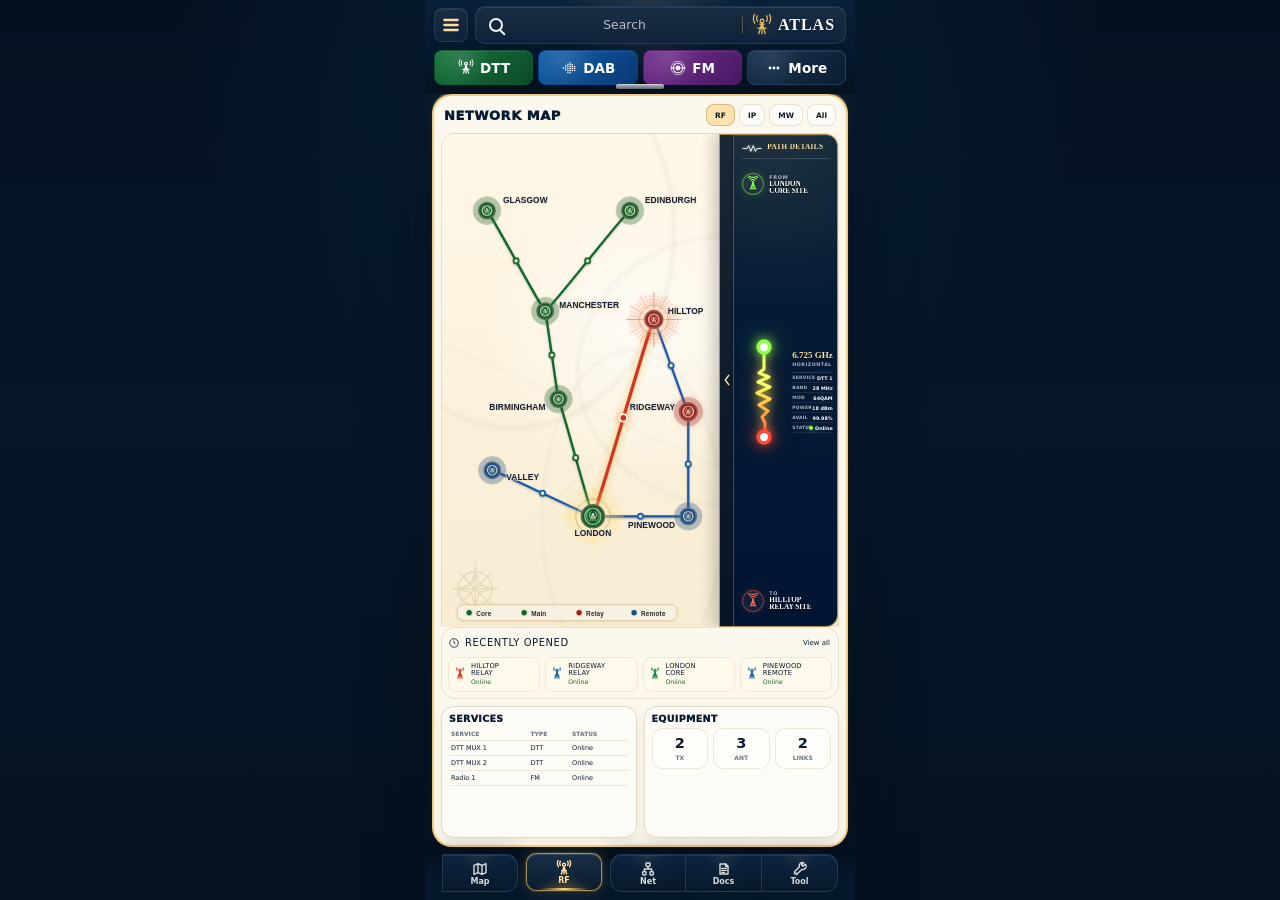
==== commit 4c6e5e72: "Update index.html" ====
--- a/index.html
+++ b/index.html
@@ -59,9 +59,9 @@
                   </section>
 
                   <section class="rf-path-mid" aria-label="Selected frequency">
-                    <svg class="rf-path-signal-vertical" viewBox="0 0 56 132" aria-label="Selected RF path">
+                    <svg class="rf-path-signal-vertical" viewBox="0 0 42 106" aria-label="Selected RF path">
                       <defs>
-                        <linearGradient id="rfPaneSignalVertical" x1="0" y1="8" x2="0" y2="124" gradientUnits="userSpaceOnUse">
+                        <linearGradient id="rfPaneSignalVertical" x1="0" y1="8" x2="0" y2="98" gradientUnits="userSpaceOnUse">
                           <stop offset="0" stop-color="#8cff43"/>
                           <stop offset=".14" stop-color="#f5ff69"/>
                           <stop offset=".42" stop-color="#f5ff69"/>
@@ -71,9 +71,9 @@
                           <stop offset="1" stop-color="#ff4432"/>
                         </linearGradient>
                       </defs>
-                      <path class="rf-path-signal-line" d="M28 9V39L22 43L34 48L20 53L36 59L19 66L35 73L23 80L33 87L26 93L30 99L28 105V123"/>
-                      <circle class="rf-path-signal-node is-green" cx="28" cy="9" r="7.2"/>
-                      <circle class="rf-path-signal-node is-red" cx="28" cy="123" r="7.2"/>
+                      <path class="rf-path-signal-line" d="M21 8V30L16 34L26 38L15 43L27 48L14 54L27 60L16 66L25 72L19 78L22 84V98"/>
+                      <circle class="rf-path-signal-node is-green" cx="21" cy="8" r="5.9"/>
+                      <circle class="rf-path-signal-node is-red" cx="21" cy="98" r="5.9"/>
                     </svg>
 
                     <div class="rf-path-frequency">
--- a/rf.css
+++ b/rf.css
@@ -91,7 +91,7 @@
 }
 
 .rf-map-paper {
-  --path-pane-width: clamp(104px, 26.5%, 116px);
+  --path-pane-width: clamp(118px, 30%, 132px);
   --path-handle-width: 14px;
 
   position: relative;
@@ -146,8 +146,8 @@
 
 
 /* 04. Collapsible path pane.
-   Clean vertical Path Details panel.
-   The title waveform and selected-signal line are SVG pieces.
+   Top and bottom are transmitter/name rows.
+   Middle is split: signal SVG left, frequency/metrics right.
 */
 
 .rf-path-toggle {
@@ -212,36 +212,38 @@
 .rf-path-pane-body {
   height: 100%;
   min-height: 0;
-  padding: 6px 6px 6px 7px;
-  display: grid;
-  grid-template-rows: 18px 32px 86px 24px 32px auto;
-  gap: 5px;
+  padding: 6px 7px 6px 8px;
+  display: grid;
+  grid-template-rows: 18px 38px minmax(118px, 1fr) 38px;
+  gap: 6px;
   overflow: hidden;
 }
 
 .rf-path-pane-title {
   min-width: 0;
   display: grid;
-  grid-template-columns: 18px minmax(0, 1fr);
+  grid-template-columns: 20px minmax(0, 1fr);
   align-items: center;
-  gap: 4px;
+  gap: 5px;
   padding-bottom: 3px;
   border-bottom: 1px solid rgba(255,255,255,0.14);
 }
 
 .rf-path-title-wave {
-  width: 18px;
-  height: 8px;
+  width: 20px;
+  height: 9px;
   overflow: visible;
 }
 
 .rf-path-title-wave path {
   fill: none;
   stroke: #fff;
-  stroke-width: 2.05;
+  stroke-width: 2.15;
   stroke-linecap: round;
   stroke-linejoin: round;
-  filter: drop-shadow(0 0 3px rgba(255,255,255,0.30));
+  filter:
+    drop-shadow(0 0 3px rgba(255,255,255,0.35))
+    drop-shadow(0 0 7px rgba(255,225,135,0.22));
 }
 
 .rf-path-pane-title span {
@@ -251,7 +253,7 @@
   font-family: Georgia, "Times New Roman", serif;
   font-size: 7.2px;
   font-weight: 700;
-  letter-spacing: 0.055em;
+  letter-spacing: 0.05em;
   line-height: 1;
   text-transform: uppercase;
   white-space: nowrap;
@@ -261,14 +263,14 @@
 .rf-path-site {
   min-width: 0;
   display: grid;
-  grid-template-columns: 18px minmax(0, 1fr);
+  grid-template-columns: 22px minmax(0, 1fr);
   align-items: center;
-  gap: 4px;
+  gap: 5px;
 }
 
 .rf-path-mast {
-  width: 18px;
-  height: 18px;
+  width: 22px;
+  height: 22px;
   display: grid;
   place-items: center;
   border-radius: 999px;
@@ -276,8 +278,8 @@
 }
 
 .rf-path-mast svg {
-  width: 14px;
-  height: 14px;
+  width: 16px;
+  height: 16px;
 }
 
 .rf-path-mast path {
@@ -295,11 +297,13 @@
 .rf-path-site.is-from .rf-path-mast {
   color: #8cff43;
   border: 1px solid rgba(140,255,67,0.48);
+  box-shadow: 0 0 8px rgba(140,255,67,0.18);
 }
 
 .rf-path-site.is-to .rf-path-mast {
   color: #ff6a4b;
   border: 1px solid rgba(255,90,58,0.48);
+  box-shadow: 0 0 8px rgba(255,90,58,0.18);
 }
 
 .rf-path-site-copy {
@@ -312,9 +316,9 @@
   display: block;
   margin: 0 0 1px;
   color: rgba(219,228,242,0.76);
-  font-size: 4.85px;
+  font-size: 5px;
   font-weight: 800;
-  letter-spacing: 0.12em;
+  letter-spacing: 0.13em;
   text-transform: uppercase;
 }
 
@@ -324,7 +328,7 @@
   overflow: hidden;
   color: #fff;
   font-family: Georgia, "Times New Roman", serif;
-  font-size: 6.65px;
+  font-size: 7.2px;
   font-weight: 700;
   line-height: 0.94;
   text-transform: uppercase;
@@ -332,9 +336,18 @@
   text-shadow: 0 2px 1px rgba(0,0,0,0.55);
 }
 
+.rf-path-mid {
+  min-width: 0;
+  min-height: 0;
+  display: grid;
+  grid-template-columns: 44px minmax(0, 1fr);
+  align-items: center;
+  gap: 6px;
+}
+
 .rf-path-signal-vertical {
   width: 42px;
-  height: 86px;
+  height: 124px;
   justify-self: center;
   align-self: center;
   overflow: visible;
@@ -343,38 +356,44 @@
 .rf-path-signal-line {
   fill: none;
   stroke: url(#rfPaneSignalVertical);
-  stroke-width: 3.05;
+  stroke-width: 3.15;
   stroke-linecap: round;
   stroke-linejoin: round;
-  filter: drop-shadow(0 0 5px rgba(255,225,70,0.76));
+  filter:
+    drop-shadow(0 0 5px rgba(255,225,70,0.88))
+    drop-shadow(0 0 11px rgba(255,145,55,0.30));
 }
 
 .rf-path-signal-node {
   fill: #fff;
-  stroke-width: 3.5;
+  stroke-width: 3.55;
 }
 
 .rf-path-signal-node.is-green {
   stroke: #8dff49;
-  filter: drop-shadow(0 0 7px rgba(140,255,67,0.76));
+  filter:
+    drop-shadow(0 0 6px rgba(140,255,67,0.90))
+    drop-shadow(0 0 12px rgba(140,255,67,0.28));
 }
 
 .rf-path-signal-node.is-red {
   stroke: #ff4931;
-  filter: drop-shadow(0 0 7px rgba(255,68,50,0.76));
+  filter:
+    drop-shadow(0 0 6px rgba(255,68,50,0.90))
+    drop-shadow(0 0 12px rgba(255,68,50,0.30));
 }
 
 .rf-path-frequency {
-  display: grid;
-  place-items: center;
-  text-align: center;
+  min-width: 0;
+  display: grid;
+  align-content: center;
 }
 
 .rf-path-frequency strong {
   display: block;
   color: var(--gold-soft);
   font-family: Georgia, "Times New Roman", serif;
-  font-size: 8.55px;
+  font-size: 9px;
   line-height: 1;
   white-space: nowrap;
   text-shadow: 0 2px 1px rgba(0,0,0,0.55);
@@ -382,9 +401,9 @@
 
 .rf-path-frequency span {
   display: block;
-  margin-top: 2px;
+  margin: 2px 0 5px;
   color: rgba(219,228,242,0.76);
-  font-size: 4.85px;
+  font-size: 4.75px;
   font-weight: 850;
   letter-spacing: 0.11em;
   text-transform: uppercase;
@@ -392,7 +411,7 @@
 
 .rf-path-data {
   margin: 0;
-  padding: 4px 0 0;
+  padding: 0;
   display: grid;
   gap: 0;
   border-top: 1px solid rgba(255,255,255,0.13);
@@ -409,28 +428,28 @@
 
 .rf-path-data dt {
   color: rgba(218,226,240,0.76);
-  font-size: 4.75px;
+  font-size: 4.5px;
   font-weight: 850;
-  letter-spacing: 0.065em;
+  letter-spacing: 0.055em;
   text-transform: uppercase;
 }
 
 .rf-path-data dd {
   margin: 0;
   color: #fff;
-  font-size: 5px;
+  font-size: 4.85px;
   font-weight: 850;
   white-space: nowrap;
 }
 
 .rf-path-data i {
   display: inline-block;
-  width: 4.5px;
-  height: 4.5px;
+  width: 4.3px;
+  height: 4.3px;
   margin-right: 2px;
   border-radius: 999px;
   background: #8cff43;
-  box-shadow: 0 0 6px rgba(140,255,67,0.76);
+  box-shadow: 0 0 6px rgba(140,255,67,0.86);
 }
 
 
@@ -861,7 +880,7 @@
   }
 
   .rf-map-paper {
-    --path-pane-width: clamp(98px, 26%, 108px);
+    --path-pane-width: clamp(108px, 29%, 122px);
     --path-handle-width: 13px;
   }
 
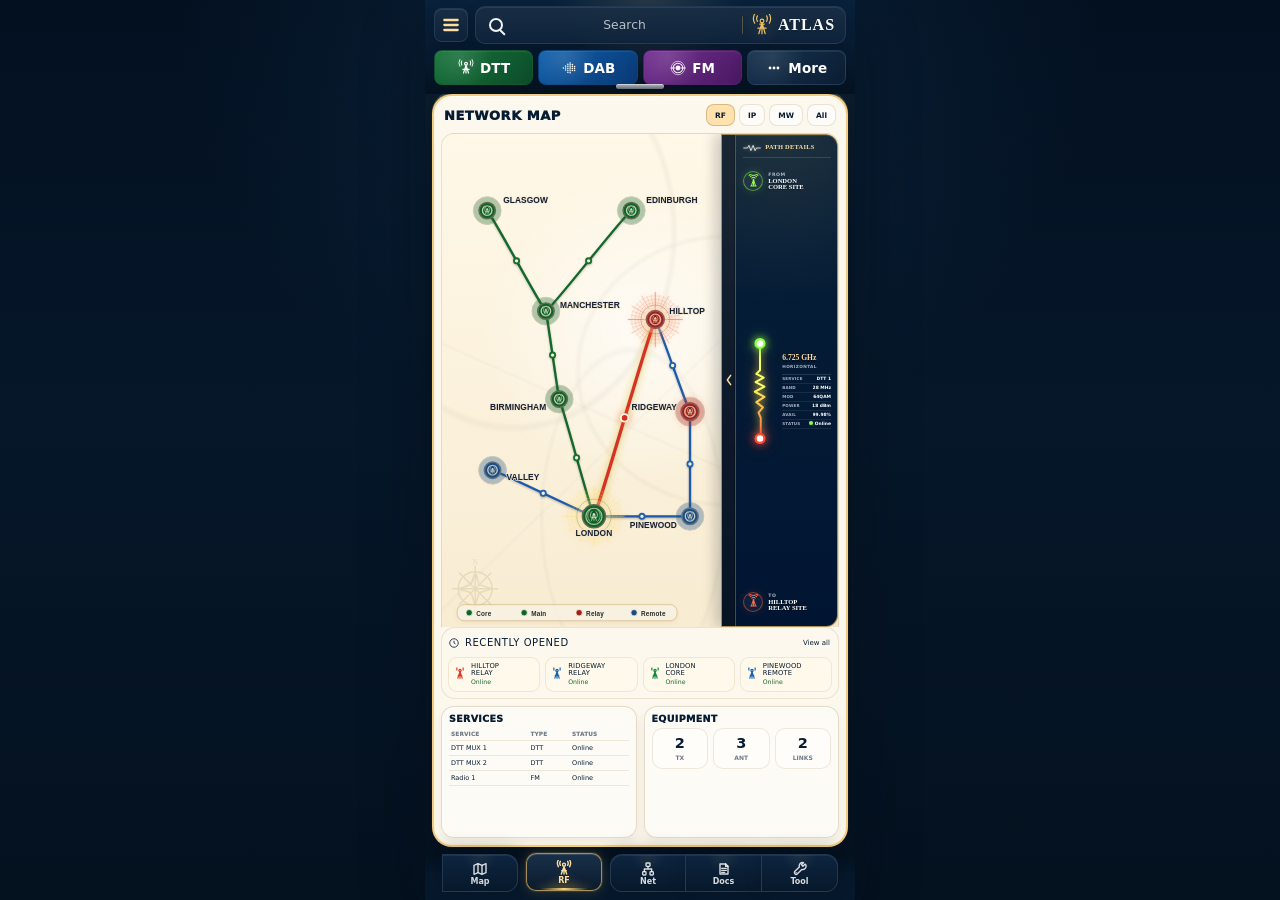
==== commit 503ab422: "Update index.html" ====
--- a/index.html
+++ b/index.html
@@ -59,21 +59,21 @@
                   </section>
 
                   <section class="rf-path-mid" aria-label="Selected frequency">
-                    <svg class="rf-path-signal-vertical" viewBox="0 0 42 106" aria-label="Selected RF path">
+                    <svg class="rf-path-signal-vertical" viewBox="0 0 42 140" aria-label="Selected RF path">
                       <defs>
-                        <linearGradient id="rfPaneSignalVertical" x1="0" y1="8" x2="0" y2="98" gradientUnits="userSpaceOnUse">
+                        <linearGradient id="rfPaneSignalVertical" x1="0" y1="6" x2="0" y2="134" gradientUnits="userSpaceOnUse">
                           <stop offset="0" stop-color="#8cff43"/>
-                          <stop offset=".14" stop-color="#f5ff69"/>
-                          <stop offset=".42" stop-color="#f5ff69"/>
-                          <stop offset=".55" stop-color="#ffd94f"/>
+                          <stop offset=".18" stop-color="#f5ff69"/>
+                          <stop offset=".45" stop-color="#f5ff69"/>
+                          <stop offset=".56" stop-color="#ffd94f"/>
                           <stop offset=".70" stop-color="#ffb24c"/>
                           <stop offset=".86" stop-color="#ff8d40"/>
                           <stop offset="1" stop-color="#ff4432"/>
                         </linearGradient>
                       </defs>
-                      <path class="rf-path-signal-line" d="M21 8V30L16 34L26 38L15 43L27 48L14 54L27 60L16 66L25 72L19 78L22 84V98"/>
-                      <circle class="rf-path-signal-node is-green" cx="21" cy="8" r="5.9"/>
-                      <circle class="rf-path-signal-node is-red" cx="21" cy="98" r="5.9"/>
+                      <path class="rf-path-signal-line" d="M21 6V42L16 47L26 52L15 58L27 64L14 71L27 78L16 85L25 92L19 99L22 106V134"/>
+                      <circle class="rf-path-signal-node is-green" cx="21" cy="6" r="5.9"/>
+                      <circle class="rf-path-signal-node is-red" cx="21" cy="134" r="5.9"/>
                     </svg>
 
                     <div class="rf-path-frequency">
--- a/rf.css
+++ b/rf.css
@@ -91,7 +91,7 @@
 }
 
 .rf-map-paper {
-  --path-pane-width: clamp(118px, 30%, 132px);
+  --path-pane-width: clamp(116px, 29.5%, 128px);
   --path-handle-width: 14px;
 
   position: relative;
@@ -146,8 +146,8 @@
 
 
 /* 04. Collapsible path pane.
-   Top and bottom are transmitter/name rows.
-   Middle is split: signal SVG left, frequency/metrics right.
+   Sleeker vertical layout:
+   top/bottom site rows, signal SVG left, frequency/metrics right.
 */
 
 .rf-path-toggle {
@@ -212,65 +212,65 @@
 .rf-path-pane-body {
   height: 100%;
   min-height: 0;
-  padding: 6px 7px 6px 8px;
-  display: grid;
-  grid-template-rows: 18px 38px minmax(118px, 1fr) 38px;
-  gap: 6px;
+  padding: 6px 6px 6px 7px;
+  display: grid;
+  grid-template-rows: 17px 36px minmax(104px, 1fr) 36px;
+  gap: 5px;
   overflow: hidden;
 }
 
 .rf-path-pane-title {
+  min-width: 0;
+  display: grid;
+  grid-template-columns: 18px minmax(0, 1fr);
+  align-items: center;
+  gap: 4px;
+  padding-bottom: 3px;
+  border-bottom: 1px solid rgba(255,255,255,0.13);
+}
+
+.rf-path-title-wave {
+  width: 18px;
+  height: 8px;
+  overflow: visible;
+}
+
+.rf-path-title-wave path {
+  fill: none;
+  stroke: #fff;
+  stroke-width: 2.05;
+  stroke-linecap: round;
+  stroke-linejoin: round;
+  filter:
+    drop-shadow(0 0 3px rgba(255,255,255,0.34))
+    drop-shadow(0 0 7px rgba(255,225,135,0.20));
+}
+
+.rf-path-pane-title span {
+  min-width: 0;
+  overflow: hidden;
+  color: var(--gold-soft);
+  font-family: Georgia, "Times New Roman", serif;
+  font-size: 6.45px;
+  font-weight: 700;
+  letter-spacing: 0.04em;
+  line-height: 1;
+  text-transform: uppercase;
+  white-space: nowrap;
+  text-overflow: clip;
+}
+
+.rf-path-site {
   min-width: 0;
   display: grid;
   grid-template-columns: 20px minmax(0, 1fr);
   align-items: center;
   gap: 5px;
-  padding-bottom: 3px;
-  border-bottom: 1px solid rgba(255,255,255,0.14);
-}
-
-.rf-path-title-wave {
+}
+
+.rf-path-mast {
   width: 20px;
-  height: 9px;
-  overflow: visible;
-}
-
-.rf-path-title-wave path {
-  fill: none;
-  stroke: #fff;
-  stroke-width: 2.15;
-  stroke-linecap: round;
-  stroke-linejoin: round;
-  filter:
-    drop-shadow(0 0 3px rgba(255,255,255,0.35))
-    drop-shadow(0 0 7px rgba(255,225,135,0.22));
-}
-
-.rf-path-pane-title span {
-  min-width: 0;
-  overflow: hidden;
-  color: var(--gold-soft);
-  font-family: Georgia, "Times New Roman", serif;
-  font-size: 7.2px;
-  font-weight: 700;
-  letter-spacing: 0.05em;
-  line-height: 1;
-  text-transform: uppercase;
-  white-space: nowrap;
-  text-overflow: clip;
-}
-
-.rf-path-site {
-  min-width: 0;
-  display: grid;
-  grid-template-columns: 22px minmax(0, 1fr);
-  align-items: center;
-  gap: 5px;
-}
-
-.rf-path-mast {
-  width: 22px;
-  height: 22px;
+  height: 20px;
   display: grid;
   place-items: center;
   border-radius: 999px;
@@ -278,8 +278,8 @@
 }
 
 .rf-path-mast svg {
-  width: 16px;
-  height: 16px;
+  width: 15px;
+  height: 15px;
 }
 
 .rf-path-mast path {
@@ -297,13 +297,13 @@
 .rf-path-site.is-from .rf-path-mast {
   color: #8cff43;
   border: 1px solid rgba(140,255,67,0.48);
-  box-shadow: 0 0 8px rgba(140,255,67,0.18);
+  box-shadow: 0 0 8px rgba(140,255,67,0.16);
 }
 
 .rf-path-site.is-to .rf-path-mast {
   color: #ff6a4b;
   border: 1px solid rgba(255,90,58,0.48);
-  box-shadow: 0 0 8px rgba(255,90,58,0.18);
+  box-shadow: 0 0 8px rgba(255,90,58,0.16);
 }
 
 .rf-path-site-copy {
@@ -316,9 +316,9 @@
   display: block;
   margin: 0 0 1px;
   color: rgba(219,228,242,0.76);
-  font-size: 5px;
+  font-size: 4.65px;
   font-weight: 800;
-  letter-spacing: 0.13em;
+  letter-spacing: 0.12em;
   text-transform: uppercase;
 }
 
@@ -328,7 +328,7 @@
   overflow: hidden;
   color: #fff;
   font-family: Georgia, "Times New Roman", serif;
-  font-size: 7.2px;
+  font-size: 6.55px;
   font-weight: 700;
   line-height: 0.94;
   text-transform: uppercase;
@@ -340,15 +340,15 @@
   min-width: 0;
   min-height: 0;
   display: grid;
-  grid-template-columns: 44px minmax(0, 1fr);
+  grid-template-columns: 34px minmax(0, 1fr);
   align-items: center;
-  gap: 6px;
+  gap: 5px;
 }
 
 .rf-path-signal-vertical {
-  width: 42px;
-  height: 124px;
-  justify-self: center;
+  width: 34px;
+  height: 104px;
+  justify-self: start;
   align-self: center;
   overflow: visible;
 }
@@ -356,31 +356,31 @@
 .rf-path-signal-line {
   fill: none;
   stroke: url(#rfPaneSignalVertical);
-  stroke-width: 3.15;
+  stroke-width: 2.7;
   stroke-linecap: round;
   stroke-linejoin: round;
   filter:
     drop-shadow(0 0 5px rgba(255,225,70,0.88))
-    drop-shadow(0 0 11px rgba(255,145,55,0.30));
+    drop-shadow(0 0 10px rgba(255,145,55,0.26));
 }
 
 .rf-path-signal-node {
   fill: #fff;
-  stroke-width: 3.55;
+  stroke-width: 3.1;
 }
 
 .rf-path-signal-node.is-green {
   stroke: #8dff49;
   filter:
     drop-shadow(0 0 6px rgba(140,255,67,0.90))
-    drop-shadow(0 0 12px rgba(140,255,67,0.28));
+    drop-shadow(0 0 11px rgba(140,255,67,0.26));
 }
 
 .rf-path-signal-node.is-red {
   stroke: #ff4931;
   filter:
     drop-shadow(0 0 6px rgba(255,68,50,0.90))
-    drop-shadow(0 0 12px rgba(255,68,50,0.30));
+    drop-shadow(0 0 11px rgba(255,68,50,0.28));
 }
 
 .rf-path-frequency {
@@ -391,9 +391,10 @@
 
 .rf-path-frequency strong {
   display: block;
+  overflow: hidden;
   color: var(--gold-soft);
   font-family: Georgia, "Times New Roman", serif;
-  font-size: 9px;
+  font-size: 7.6px;
   line-height: 1;
   white-space: nowrap;
   text-shadow: 0 2px 1px rgba(0,0,0,0.55);
@@ -403,9 +404,9 @@
   display: block;
   margin: 2px 0 5px;
   color: rgba(219,228,242,0.76);
-  font-size: 4.75px;
+  font-size: 4.25px;
   font-weight: 850;
-  letter-spacing: 0.11em;
+  letter-spacing: 0.09em;
   text-transform: uppercase;
 }
 
@@ -418,34 +419,37 @@
 }
 
 .rf-path-data div {
-  min-height: 10px;
+  min-height: 9px;
   display: grid;
   grid-template-columns: minmax(0,1fr) auto;
   align-items: center;
-  gap: 4px;
+  gap: 3px;
   border-bottom: 1px solid rgba(255,255,255,0.08);
 }
 
 .rf-path-data dt {
+  min-width: 0;
+  overflow: hidden;
   color: rgba(218,226,240,0.76);
-  font-size: 4.5px;
+  font-size: 4.05px;
   font-weight: 850;
-  letter-spacing: 0.055em;
+  letter-spacing: 0.045em;
   text-transform: uppercase;
 }
 
 .rf-path-data dd {
   margin: 0;
+  overflow: hidden;
   color: #fff;
-  font-size: 4.85px;
+  font-size: 4.45px;
   font-weight: 850;
   white-space: nowrap;
 }
 
 .rf-path-data i {
   display: inline-block;
-  width: 4.3px;
-  height: 4.3px;
+  width: 4px;
+  height: 4px;
   margin-right: 2px;
   border-radius: 999px;
   background: #8cff43;
@@ -880,7 +884,7 @@
   }
 
   .rf-map-paper {
-    --path-pane-width: clamp(108px, 29%, 122px);
+    --path-pane-width: clamp(106px, 28.5%, 118px);
     --path-handle-width: 13px;
   }
 
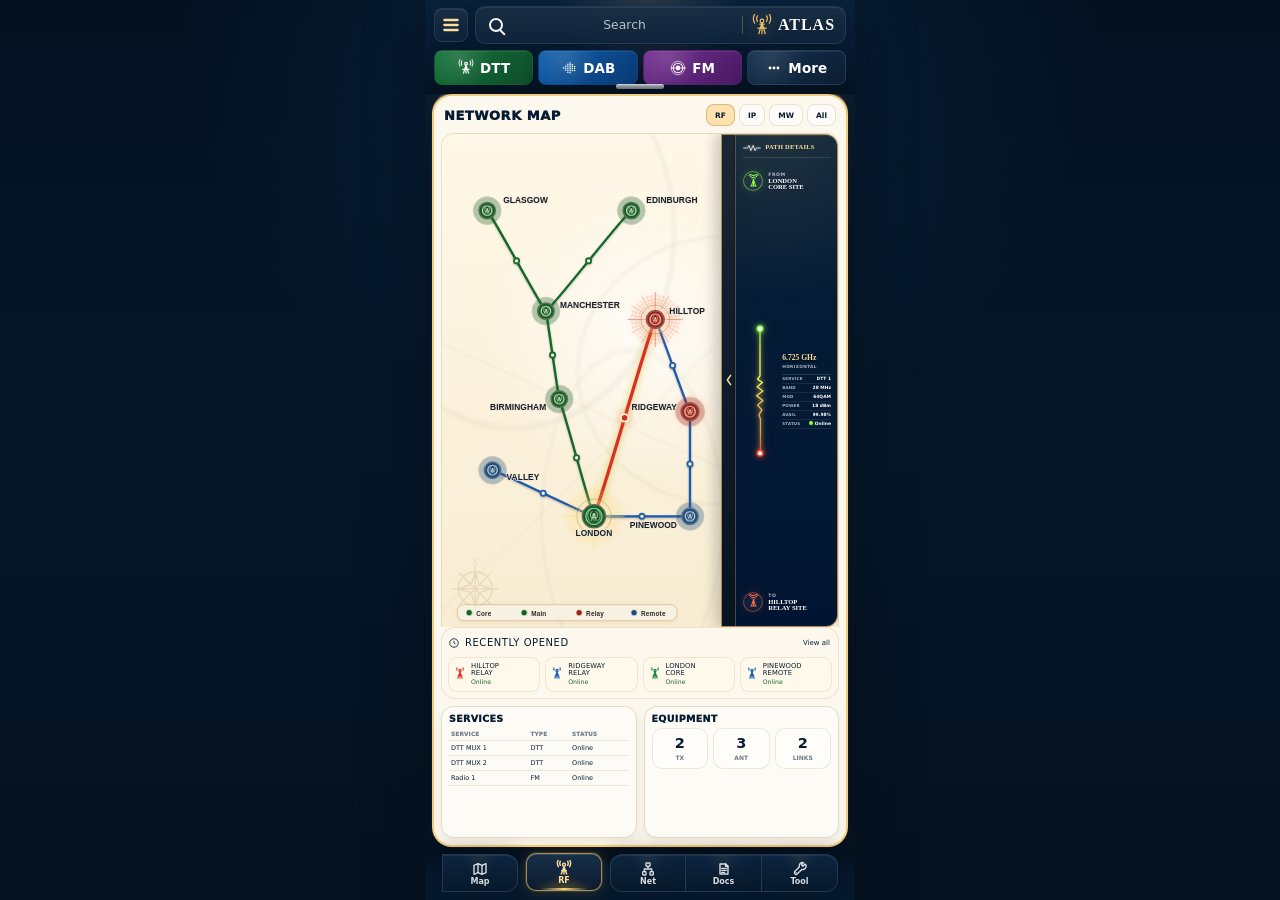
==== commit 8e21ac56: "Update index.html" ====
--- a/index.html
+++ b/index.html
@@ -59,21 +59,21 @@
                   </section>
 
                   <section class="rf-path-mid" aria-label="Selected frequency">
-                    <svg class="rf-path-signal-vertical" viewBox="0 0 42 140" aria-label="Selected RF path">
+                    <svg class="rf-path-signal-vertical" viewBox="0 0 42 280" aria-label="Selected RF path">
                       <defs>
-                        <linearGradient id="rfPaneSignalVertical" x1="0" y1="6" x2="0" y2="134" gradientUnits="userSpaceOnUse">
+                        <linearGradient id="rfPaneSignalVertical" x1="0" y1="8" x2="0" y2="272" gradientUnits="userSpaceOnUse">
                           <stop offset="0" stop-color="#8cff43"/>
-                          <stop offset=".18" stop-color="#f5ff69"/>
-                          <stop offset=".45" stop-color="#f5ff69"/>
-                          <stop offset=".56" stop-color="#ffd94f"/>
-                          <stop offset=".70" stop-color="#ffb24c"/>
-                          <stop offset=".86" stop-color="#ff8d40"/>
+                          <stop offset=".28" stop-color="#f5ff69"/>
+                          <stop offset=".43" stop-color="#f5ff69"/>
+                          <stop offset=".52" stop-color="#ffd94f"/>
+                          <stop offset=".66" stop-color="#ffb24c"/>
+                          <stop offset=".82" stop-color="#ff8d40"/>
                           <stop offset="1" stop-color="#ff4432"/>
                         </linearGradient>
                       </defs>
-                      <path class="rf-path-signal-line" d="M21 6V42L16 47L26 52L15 58L27 64L14 71L27 78L16 85L25 92L19 99L22 106V134"/>
-                      <circle class="rf-path-signal-node is-green" cx="21" cy="6" r="5.9"/>
-                      <circle class="rf-path-signal-node is-red" cx="21" cy="134" r="5.9"/>
+                      <path class="rf-path-signal-line" d="M21 8V108L16 115L26 122L15 131L27 140L14 150L27 160L16 170L25 180L19 190L22 200V272"/>
+                      <circle class="rf-path-signal-node is-green" cx="21" cy="8" r="5.9"/>
+                      <circle class="rf-path-signal-node is-red" cx="21" cy="272" r="5.9"/>
                     </svg>
 
                     <div class="rf-path-frequency">
--- a/rf.css
+++ b/rf.css
@@ -146,8 +146,8 @@
 
 
 /* 04. Collapsible path pane.
-   Sleeker vertical layout:
-   top/bottom site rows, signal SVG left, frequency/metrics right.
+   Sleek vertical layout:
+   top/bottom site rows, extended signal SVG left, frequency/metrics right.
 */
 
 .rf-path-toggle {
@@ -214,7 +214,7 @@
   min-height: 0;
   padding: 6px 6px 6px 7px;
   display: grid;
-  grid-template-rows: 17px 36px minmax(104px, 1fr) 36px;
+  grid-template-rows: 17px 36px minmax(132px, 1fr) 36px;
   gap: 5px;
   overflow: hidden;
 }
@@ -347,7 +347,7 @@
 
 .rf-path-signal-vertical {
   width: 34px;
-  height: 104px;
+  height: 132px;
   justify-self: start;
   align-self: center;
   overflow: visible;
